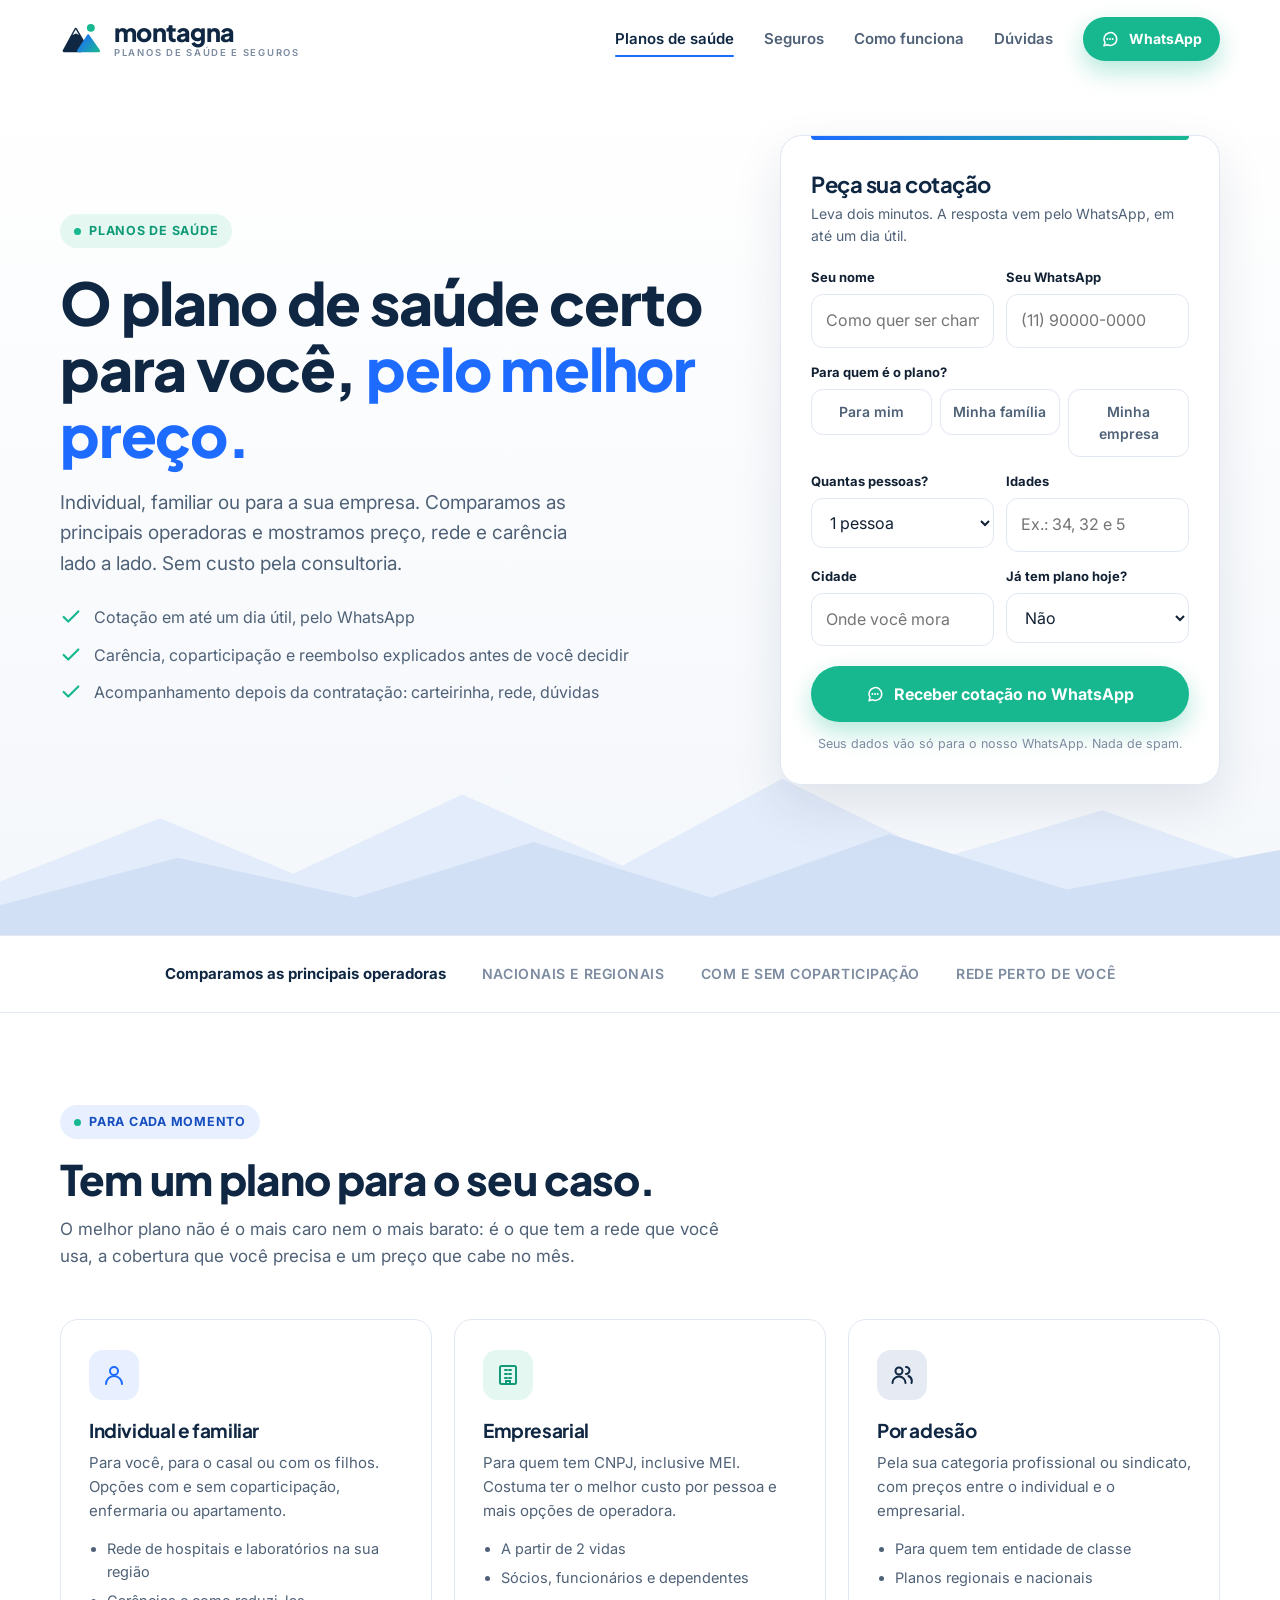
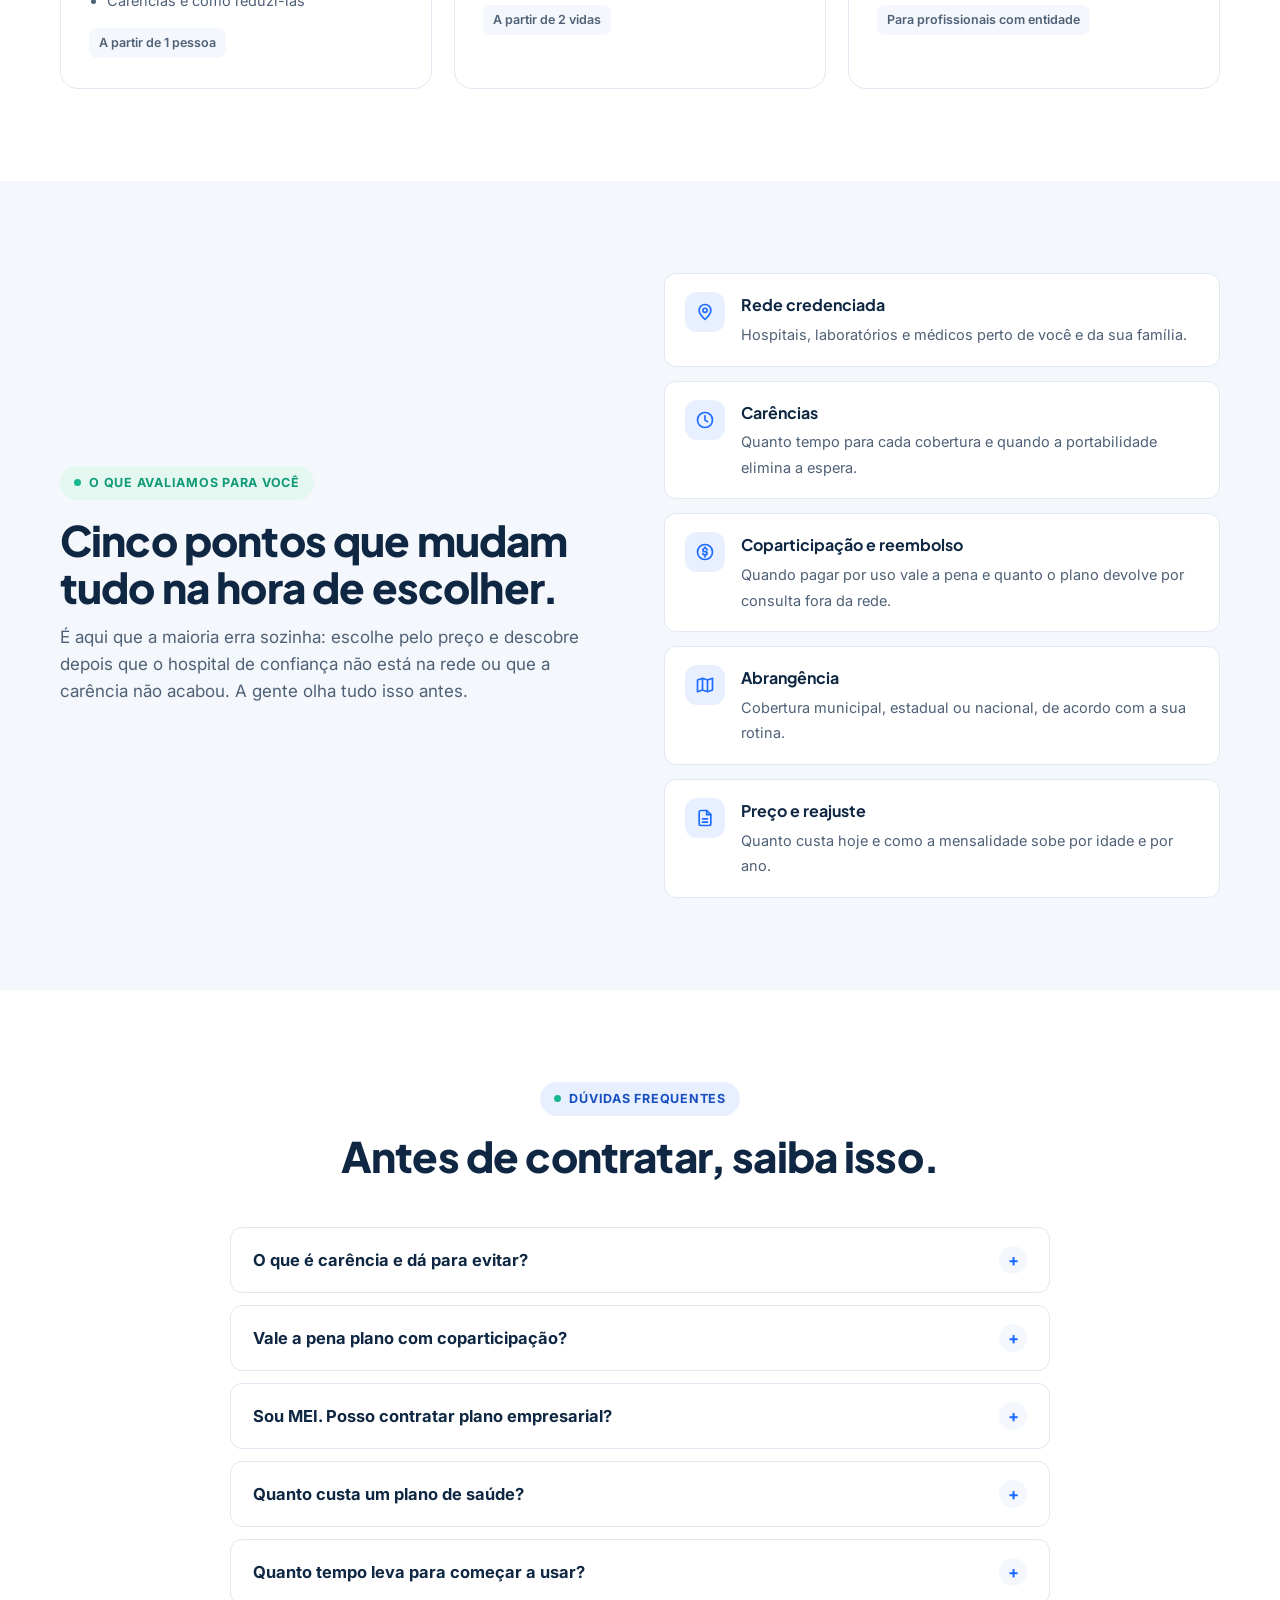
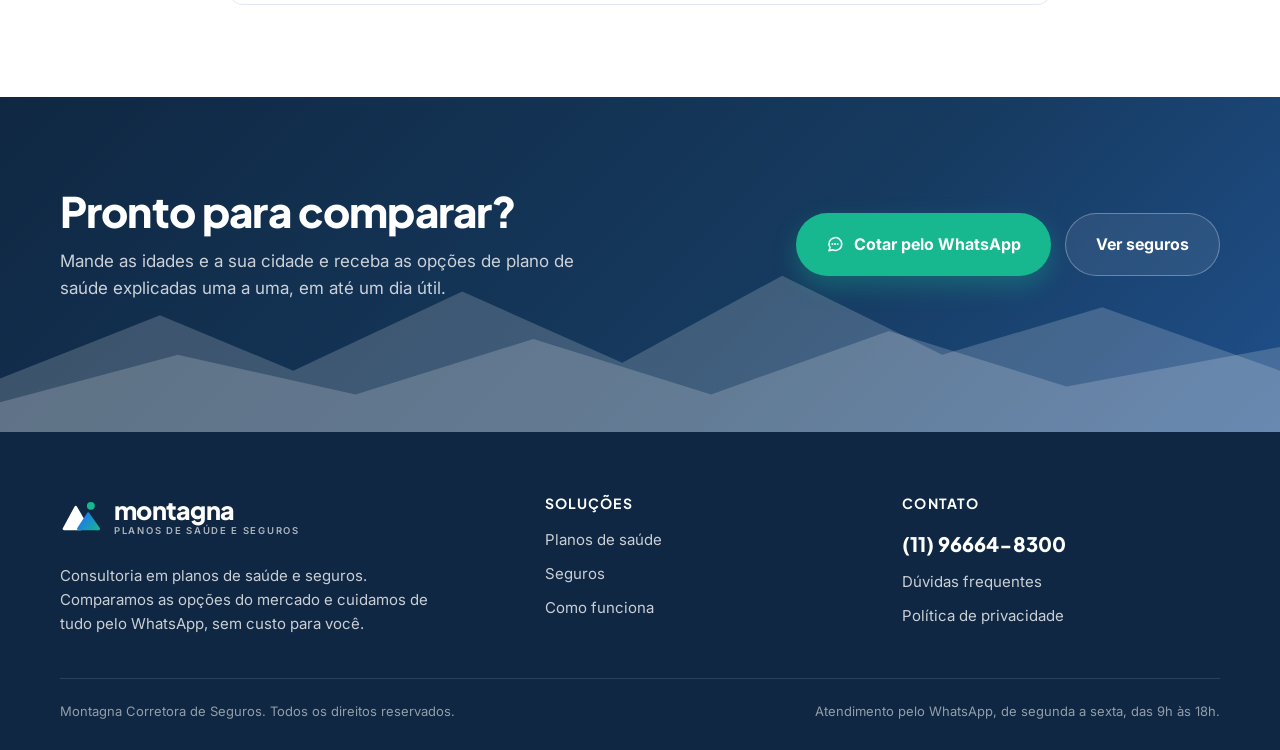
==== planos-de-saude.html @ b4730256 "Site da Montagna: home, planos de saude, seguros, privacidade e logo Site de vendas de planos de sau" ====
<!DOCTYPE html>
<html lang="pt-BR">
<head>
  <meta charset="UTF-8">
  <meta name="viewport" content="width=device-width, initial-scale=1">
  <title>Planos de saúde | Montagna</title>
  <meta name="description" content="Cotação de plano de saúde individual, familiar ou empresarial. Comparamos as principais operadoras e mostramos preço, rede e carência lado a lado. Sem custo pela consultoria.">
  <link rel="icon" href="favicon.svg" type="image/svg+xml">
  <meta property="og:type" content="website">
  <meta property="og:locale" content="pt_BR">
  <meta property="og:site_name" content="Montagna">
  <meta property="og:title" content="Planos de saúde | Montagna">
  <meta property="og:description" content="O plano de saúde certo para você, pelo melhor preço. Cotação em até 1 dia útil pelo WhatsApp.">
  <meta property="og:image" content="img/og.png">
  <link rel="preconnect" href="https://fonts.googleapis.com">
  <link rel="preconnect" href="https://fonts.gstatic.com" crossorigin>
  <link href="https://fonts.googleapis.com/css2?family=Plus+Jakarta+Sans:wght@600;700;800&family=Inter:wght@400;500;600;700&display=swap" rel="stylesheet">
  <link rel="stylesheet" href="estilo.css">
</head>
<body>

<svg width="0" height="0" style="position:absolute" aria-hidden="true">
  <defs>
    <linearGradient id="mg" x1="30" y1="26" x2="60" y2="52" gradientUnits="userSpaceOnUse"><stop offset="0" stop-color="#1E6BFF"/><stop offset="1" stop-color="#17B890"/></linearGradient>
    <symbol id="marca" viewBox="0 0 64 64"><circle cx="47" cy="15" r="6" fill="#17B890"/><path d="M6 50 L24 17 L38 41 L32 50 Z" fill="currentColor" stroke="currentColor" stroke-width="4" stroke-linejoin="round"/><path d="M28 50 L43 27 L59 50 Z" fill="url(#mg)" stroke="url(#mg)" stroke-width="4" stroke-linejoin="round"/><path d="M24 17 L29 26 L24.5 23.5 L19 26 Z" fill="#FFFFFF" opacity="0.92"/></symbol>
    <symbol id="i-check" viewBox="0 0 24 24"><path d="M20 6 9 17l-5-5" fill="none" stroke="currentColor" stroke-width="2.4" stroke-linecap="round" stroke-linejoin="round"/></symbol>
    <symbol id="i-seta" viewBox="0 0 24 24"><path d="M5 12h14M13 6l6 6-6 6" fill="none" stroke="currentColor" stroke-width="2.2" stroke-linecap="round" stroke-linejoin="round"/></symbol>
    <symbol id="i-chat" viewBox="0 0 24 24"><path d="M21 12a8.5 8.5 0 0 1-12.4 7.6L4 21l1.4-4.3A8.5 8.5 0 1 1 21 12z" fill="none" stroke="currentColor" stroke-width="2" stroke-linecap="round" stroke-linejoin="round"/><path d="M8.5 12h.01M12 12h.01M15.5 12h.01" stroke="currentColor" stroke-width="2.6" stroke-linecap="round"/></symbol>
    <symbol id="i-pessoa" viewBox="0 0 24 24"><circle cx="12" cy="8" r="4" fill="none" stroke="currentColor" stroke-width="2"/><path d="M4 21a8 8 0 0 1 16 0" fill="none" stroke="currentColor" stroke-width="2" stroke-linecap="round"/></symbol>
    <symbol id="i-pessoas" viewBox="0 0 24 24"><circle cx="9" cy="8" r="3.5" fill="none" stroke="currentColor" stroke-width="2"/><path d="M2.5 20a6.5 6.5 0 0 1 13 0M16 4a3.5 3.5 0 0 1 0 7M18.5 13a6 6 0 0 1 3 7" fill="none" stroke="currentColor" stroke-width="2" stroke-linecap="round"/></symbol>
    <symbol id="i-predio" viewBox="0 0 24 24"><rect x="4" y="3" width="16" height="18" rx="1.5" fill="none" stroke="currentColor" stroke-width="2"/><path d="M9 7h2M13 7h2M9 11h2M13 11h2M9 15h2M13 15h2M10 21v-3h4v3" fill="none" stroke="currentColor" stroke-width="2" stroke-linecap="round"/></symbol>
    <symbol id="i-pino" viewBox="0 0 24 24"><path d="M12 21s-7-6.2-7-11a7 7 0 0 1 14 0c0 4.8-7 11-7 11z" fill="none" stroke="currentColor" stroke-width="2" stroke-linejoin="round"/><circle cx="12" cy="10" r="2.5" fill="none" stroke="currentColor" stroke-width="2"/></symbol>
    <symbol id="i-relogio" viewBox="0 0 24 24"><circle cx="12" cy="12" r="9" fill="none" stroke="currentColor" stroke-width="2"/><path d="M12 7v5l3 2" fill="none" stroke="currentColor" stroke-width="2" stroke-linecap="round" stroke-linejoin="round"/></symbol>
    <symbol id="i-moeda" viewBox="0 0 24 24"><circle cx="12" cy="12" r="9" fill="none" stroke="currentColor" stroke-width="2"/><path d="M14.5 9.5c0-1.1-1.1-2-2.5-2s-2.5.9-2.5 2 1.1 2 2.5 2 2.5.9 2.5 2-1.1 2-2.5 2-2.5-.9-2.5-2M12 6v1.5M12 16.5V18" fill="none" stroke="currentColor" stroke-width="2" stroke-linecap="round"/></symbol>
    <symbol id="i-mapa" viewBox="0 0 24 24"><path d="M3 6l6-2 6 2 6-2v14l-6 2-6-2-6 2zM9 4v14M15 6v14" fill="none" stroke="currentColor" stroke-width="2" stroke-linejoin="round"/></symbol>
    <symbol id="i-documento" viewBox="0 0 24 24"><path d="M14 3H7a2 2 0 0 0-2 2v14a2 2 0 0 0 2 2h10a2 2 0 0 0 2-2V8z" fill="none" stroke="currentColor" stroke-width="2" stroke-linejoin="round"/><path d="M14 3v5h5M9 13h6M9 17h6" fill="none" stroke="currentColor" stroke-width="2" stroke-linecap="round"/></symbol>
  </defs>
</svg>

<header class="topo" id="topo">
  <div class="dentro topo-dentro">
    <a class="logo" href="index.html" aria-label="Montagna, início"><svg class="logo-marca"><use href="#marca"/></svg><span class="logo-nome">montagna<small>planos de saúde e seguros</small></span></a>
    <nav class="menu" id="menu" aria-label="Principal">
      <a href="planos-de-saude.html" class="ativo">Planos de saúde</a>
      <a href="seguros.html">Seguros</a>
      <a href="index.html#como-funciona">Como funciona</a>
      <a href="#duvidas">Dúvidas</a>
      <a class="botao botao-verde" href="#" data-whats data-conversao="saude" data-mensagem="Olá! Vim pelo site da Montagna e quero uma cotação de plano de saúde."><svg><use href="#i-chat"/></svg>WhatsApp</a>
    </nav>
    <button class="menu-botao" id="menuBotao" aria-expanded="false" aria-controls="menu" aria-label="Abrir menu"><span></span><span></span><span></span></button>
  </div>
</header>

<main>
  <section class="abertura campanha">
    <div class="dentro abertura-dentro">
      <div>
        <span class="etiqueta verde">Planos de saúde</span>
        <h1>O plano de saúde certo para você, <em>pelo melhor preço.</em></h1>
        <p class="apoio">Individual, familiar ou para a sua empresa. Comparamos as principais operadoras e mostramos preço, rede e carência lado a lado. Sem custo pela consultoria.</p>
        <ul class="lista-check">
          <li><svg><use href="#i-check"/></svg><span>Cotação em até um dia útil, pelo WhatsApp</span></li>
          <li><svg><use href="#i-check"/></svg><span>Carência, coparticipação e reembolso explicados antes de você decidir</span></li>
          <li><svg><use href="#i-check"/></svg><span>Acompanhamento depois da contratação: carteirinha, rede, dúvidas</span></li>
        </ul>
      </div>
      <form class="form-cartao sobe" data-cotacao="saude" novalidate>
        <h2>Peça sua cotação</h2>
        <p class="nota">Leva dois minutos. A resposta vem pelo WhatsApp, em até um dia útil.</p>
        <div class="campos-2">
          <div class="campo"><label for="s-nome">Seu nome</label><input id="s-nome" name="nome" data-rotulo="Nome" type="text" autocomplete="name" placeholder="Como quer ser chamado" required></div>
          <div class="campo"><label for="s-tel">Seu WhatsApp</label><input id="s-tel" name="whatsapp" data-rotulo="WhatsApp" type="tel" inputmode="numeric" autocomplete="tel" data-mascara="telefone" placeholder="(11) 90000-0000" required></div>
        </div>
        <div class="campo">
          <span class="campo-rotulo" style="font-size:13px;font-weight:700">Para quem é o plano?</span>
          <div class="opcoes" role="radiogroup" aria-label="Para quem é o plano">
            <label class="opcao"><input type="radio" name="para" data-rotulo="Para quem" value="Para mim" required><span>Para mim</span></label>
            <label class="opcao"><input type="radio" name="para" data-rotulo="Para quem" value="Minha família"><span>Minha família</span></label>
            <label class="opcao"><input type="radio" name="para" data-rotulo="Para quem" value="Minha empresa"><span>Minha empresa</span></label>
          </div>
        </div>
        <div class="campos-2">
          <div class="campo"><label for="s-qtd">Quantas pessoas?</label><select id="s-qtd" name="pessoas" data-rotulo="Pessoas"><option value="1 pessoa">1 pessoa</option><option value="2 pessoas">2 pessoas</option><option value="3 pessoas">3 pessoas</option><option value="4 pessoas">4 pessoas</option><option value="5 ou mais">5 ou mais</option></select></div>
          <div class="campo"><label for="s-idades">Idades</label><input id="s-idades" name="idades" data-rotulo="Idades" type="text" inputmode="numeric" placeholder="Ex.: 34, 32 e 5"></div>
        </div>
        <div class="campos-2">
          <div class="campo"><label for="s-cidade">Cidade</label><input id="s-cidade" name="cidade" data-rotulo="Cidade" type="text" autocomplete="address-level2" placeholder="Onde você mora"></div>
          <div class="campo"><label for="s-tem">Já tem plano hoje?</label><select id="s-tem" name="tem_plano" data-rotulo="Já tem plano"><option value="Não">Não</option><option value="Sim, quero trocar">Sim, quero trocar</option></select></div>
        </div>
        <button class="botao botao-verde botao-grande" type="submit"><svg><use href="#i-chat"/></svg>Receber cotação no WhatsApp</button>
        <p class="form-pe">Seus dados vão só para o nosso WhatsApp. Nada de spam.</p>
        <p class="form-ok" role="status">Abrimos o WhatsApp com os seus dados. É só enviar a mensagem.</p>
      </form>
    </div>
    <svg class="montanhas" viewBox="0 0 1440 240" preserveAspectRatio="none" aria-hidden="true"><path d="M0 240V170L180 90l150 70 190-100 180 90 180-110 180 100 180-60 200 80v80z" fill="#E3ECFA"/><path d="M0 240v-40l200-60 200 50 200-70 200 70 200-80 200 70 240-50v110z" fill="#D2E0F6"/></svg>
  </section>

  <div class="faixa"><div class="dentro faixa-dentro"><b>Comparamos as principais operadoras</b><span>Nacionais e regionais</span><span>Com e sem coparticipação</span><span>Rede perto de você</span></div></div>

  <section class="secao" id="tipos">
    <div class="dentro">
      <div class="cabeca sobe">
        <span class="etiqueta">Para cada momento</span>
        <h2>Tem um plano para o seu caso.</h2>
        <p>O melhor plano não é o mais caro nem o mais barato: é o que tem a rede que você usa, a cobertura que você precisa e um preço que cabe no mês.</p>
      </div>
      <div class="grade-3">
        <article class="cartao sobe"><span class="cartao-icone"><svg><use href="#i-pessoa"/></svg></span><h3>Individual e familiar</h3><p>Para você, para o casal ou com os filhos. Opções com e sem coparticipação, enfermaria ou apartamento.</p><ul><li>Rede de hospitais e laboratórios na sua região</li><li>Carências e como reduzi-las</li></ul><span class="tag">A partir de 1 pessoa</span></article>
        <article class="cartao sobe"><span class="cartao-icone verde"><svg><use href="#i-predio"/></svg></span><h3>Empresarial</h3><p>Para quem tem CNPJ, inclusive MEI. Costuma ter o melhor custo por pessoa e mais opções de operadora.</p><ul><li>A partir de 2 vidas</li><li>Sócios, funcionários e dependentes</li></ul><span class="tag">A partir de 2 vidas</span></article>
        <article class="cartao sobe"><span class="cartao-icone navy"><svg><use href="#i-pessoas"/></svg></span><h3>Por adesão</h3><p>Pela sua categoria profissional ou sindicato, com preços entre o individual e o empresarial.</p><ul><li>Para quem tem entidade de classe</li><li>Planos regionais e nacionais</li></ul><span class="tag">Para profissionais com entidade</span></article>
      </div>
    </div>
  </section>

  <section class="secao neve" id="avaliamos">
    <div class="dentro avaliamos">
      <div class="cabeca sobe">
        <span class="etiqueta verde">O que avaliamos para você</span>
        <h2>Cinco pontos que mudam tudo na hora de escolher.</h2>
        <p>É aqui que a maioria erra sozinha: escolhe pelo preço e descobre depois que o hospital de confiança não está na rede ou que a carência não acabou. A gente olha tudo isso antes.</p>
      </div>
      <div class="avaliamos-lista">
        <div class="avaliamos-item sobe"><i><svg><use href="#i-pino"/></svg></i><div><b>Rede credenciada</b><span>Hospitais, laboratórios e médicos perto de você e da sua família.</span></div></div>
        <div class="avaliamos-item sobe"><i><svg><use href="#i-relogio"/></svg></i><div><b>Carências</b><span>Quanto tempo para cada cobertura e quando a portabilidade elimina a espera.</span></div></div>
        <div class="avaliamos-item sobe"><i><svg><use href="#i-moeda"/></svg></i><div><b>Coparticipação e reembolso</b><span>Quando pagar por uso vale a pena e quanto o plano devolve por consulta fora da rede.</span></div></div>
        <div class="avaliamos-item sobe"><i><svg><use href="#i-mapa"/></svg></i><div><b>Abrangência</b><span>Cobertura municipal, estadual ou nacional, de acordo com a sua rotina.</span></div></div>
        <div class="avaliamos-item sobe"><i><svg><use href="#i-documento"/></svg></i><div><b>Preço e reajuste</b><span>Quanto custa hoje e como a mensalidade sobe por idade e por ano.</span></div></div>
      </div>
    </div>
  </section>

  <section class="secao" id="duvidas">
    <div class="dentro">
      <div class="cabeca centro sobe">
        <span class="etiqueta">Dúvidas frequentes</span>
        <h2>Antes de contratar, saiba isso.</h2>
      </div>
      <div class="faq sobe">
        <details><summary>O que é carência e dá para evitar?</summary><p>Carência é o tempo que você espera para usar cada cobertura depois de contratar. Em geral: 24 horas para urgência, 30 dias para consultas e exames simples e até 180 dias para internações. Se você já tem plano há mais de dois anos, a portabilidade pode zerar a carência no plano novo.</p></details>
        <details><summary>Vale a pena plano com coparticipação?</summary><p>Depende do uso. A mensalidade é menor e você paga um valor por consulta ou exame. Para quem usa pouco, costuma compensar; para famílias com crianças ou tratamentos frequentes, o plano sem coparticipação pode sair mais barato no fim do mês. Fazemos essa conta com você.</p></details>
        <details><summary>Sou MEI. Posso contratar plano empresarial?</summary><p>Pode, em várias operadoras, a partir de duas vidas (você e um dependente, por exemplo). O plano empresarial costuma custar menos por pessoa que o individual.</p></details>
        <details><summary>Quanto custa um plano de saúde?</summary><p>Varia com idade, cidade, operadora, tipo de acomodação e coparticipação. Por isso a cotação é feita para o seu caso: você manda as idades e a cidade e recebe as opções com o valor exato de cada uma.</p></details>
        <details><summary>Quanto tempo leva para começar a usar?</summary><p>Depois da assinatura, o contrato costuma ser ativado em alguns dias e a carteirinha chega em seguida. Acompanhamos essa etapa com você.</p></details>
      </div>
    </div>
  </section>

  <section class="chamada">
    <div class="dentro chamada-dentro">
      <div>
        <h2>Pronto para comparar?</h2>
        <p>Mande as idades e a sua cidade e receba as opções de plano de saúde explicadas uma a uma, em até um dia útil.</p>
      </div>
      <div class="acoes">
        <a class="botao botao-verde botao-grande" href="#" data-whats data-conversao="saude" data-mensagem="Olá! Vim pelo site da Montagna e quero uma cotação de plano de saúde."><svg><use href="#i-chat"/></svg>Cotar pelo WhatsApp</a>
        <a class="botao botao-claro botao-grande" href="seguros.html">Ver seguros</a>
      </div>
    </div>
    <svg class="montanhas" viewBox="0 0 1440 240" preserveAspectRatio="none" aria-hidden="true"><path d="M0 240V170L180 90l150 70 190-100 180 90 180-110 180 100 180-60 200 80v80z" fill="#fff"/><path d="M0 240v-40l200-60 200 50 200-70 200 70 200-80 200 70 240-50v110z" fill="#fff"/></svg>
  </section>
</main>

<footer class="rodape">
  <div class="dentro">
    <div class="rodape-dentro">
      <div class="rodape-marca">
        <a class="logo clara" href="index.html" aria-label="Montagna, início"><svg class="logo-marca" style="color:#fff"><use href="#marca"/></svg><span class="logo-nome">montagna<small>planos de saúde e seguros</small></span></a>
        <p>Consultoria em planos de saúde e seguros. Comparamos as opções do mercado e cuidamos de tudo pelo WhatsApp, sem custo para você.</p>
      </div>
      <div class="rodape-col">
        <h4>Soluções</h4>
        <a href="planos-de-saude.html">Planos de saúde</a>
        <a href="seguros.html">Seguros</a>
        <a href="index.html#como-funciona">Como funciona</a>
      </div>
      <div class="rodape-col">
        <h4>Contato</h4>
        <a class="tel" href="#" data-whats data-mensagem="Olá! Vim pelo site da Montagna." data-telefone>(11) 96664-8300</a>
        <a href="index.html#duvidas">Dúvidas frequentes</a>
        <a href="privacidade.html">Política de privacidade</a>
      </div>
    </div>
    <div class="rodape-pe">
      <p>Montagna Corretora de Seguros. Todos os direitos reservados.</p>
      <p>Atendimento pelo WhatsApp, de segunda a sexta, das 9h às 18h.</p>
    </div>
  </div>
</footer>

<a class="whats-fixo" href="#" data-whats data-conversao="saude" data-mensagem="Olá! Vim pelo site da Montagna e quero uma cotação de plano de saúde." aria-label="Falar no WhatsApp"><svg><use href="#i-chat"/></svg><span>Falar no WhatsApp</span></a>

<script src="script.js" defer></script>
</body>
</html>
---- estilo.css ----
/* Montagna: planos de saude e seguros. Folha unica para as quatro paginas.
   Paleta: montanha (navy) para confianca, azul para o ceu, verde-agua para o "sim" (WhatsApp, acoes). */
:root {
  --navy: #0F2742;
  --navy-2: #163A5F;
  --azul: #1E6BFF;
  --azul-escuro: #174FBF;
  --azul-claro: #E8F0FF;
  --verde: #17B890;
  --verde-escuro: #119A78;
  --verde-claro: #E4F7F1;
  --neve: #F4F7FB;
  --branco: #FFFFFF;
  --texto: #122033;
  --texto-2: #4F6177;
  --texto-3: #7C8BA0;
  --linha: #E1E8F2;
  --raio: 18px;
  --raio-p: 12px;
  --sombra: 0 20px 50px rgba(15, 39, 66, 0.10);
  --sombra-p: 0 8px 24px rgba(15, 39, 66, 0.08);
  --largura: 1160px;
  --titulo: 'Plus Jakarta Sans', system-ui, sans-serif;
  --corpo: 'Inter', system-ui, sans-serif;
}
* { box-sizing: border-box; }
html { scroll-behavior: smooth; -webkit-text-size-adjust: 100%; }
body { margin: 0; font-family: var(--corpo); color: var(--texto); background: var(--branco); line-height: 1.6; overflow-x: hidden; }
img, svg { display: block; max-width: 100%; }
a { color: inherit; }
h1, h2, h3, h4 { font-family: var(--titulo); letter-spacing: -0.02em; line-height: 1.12; margin: 0; }
p { margin: 0; }
.dentro { width: min(var(--largura), calc(100% - 40px)); margin: 0 auto; }
.visualmente-oculto { position: absolute; width: 1px; height: 1px; overflow: hidden; clip: rect(0 0 0 0); white-space: nowrap; }

/* ---------- botoes ---------- */
.botao { display: inline-flex; align-items: center; justify-content: center; gap: 10px; padding: 15px 24px; border-radius: 999px; font-weight: 700; font-size: 15px; text-decoration: none; border: 0; cursor: pointer; font-family: var(--corpo); transition: transform 0.2s ease, box-shadow 0.2s ease, background 0.2s ease; white-space: nowrap; }
.botao svg { width: 18px; height: 18px; }
.botao:hover { transform: translateY(-2px); }
.botao-verde { background: var(--verde); color: #fff; box-shadow: 0 10px 24px rgba(23, 184, 144, 0.32); }
.botao-verde:hover { background: var(--verde-escuro); }
.botao-azul { background: var(--azul); color: #fff; box-shadow: 0 10px 24px rgba(30, 107, 255, 0.28); }
.botao-azul:hover { background: var(--azul-escuro); }
.botao-navy { background: var(--navy); color: #fff; }
.botao-navy:hover { background: var(--navy-2); }
.botao-claro { background: var(--branco); color: var(--navy); border: 1.5px solid var(--linha); }
.botao-claro:hover { border-color: var(--azul); color: var(--azul); }
.botao-grande { padding: 18px 30px; font-size: 16px; }

/* ---------- topo ---------- */
.topo { position: sticky; top: 0; z-index: 50; background: rgba(255, 255, 255, 0.88); backdrop-filter: blur(14px); -webkit-backdrop-filter: blur(14px); border-bottom: 1px solid transparent; transition: border-color 0.3s ease; }
.topo.rolou { border-bottom-color: var(--linha); }
.topo-dentro { display: flex; align-items: center; justify-content: space-between; gap: 24px; height: 78px; }
.logo { display: inline-flex; align-items: center; gap: 12px; text-decoration: none; color: var(--navy); }
.logo-marca { width: 42px; height: 42px; flex: none; }
.logo-nome { font-family: var(--titulo); font-weight: 800; font-size: 25px; letter-spacing: -0.03em; line-height: 1; display: flex; flex-direction: column; gap: 3px; }
.logo-nome small { font-family: var(--corpo); font-weight: 600; font-size: 9.5px; letter-spacing: 0.18em; text-transform: uppercase; color: var(--texto-3); }
.logo.clara { color: #fff; } .logo.clara .logo-nome small { color: rgba(255, 255, 255, 0.65); }
.menu { display: flex; align-items: center; gap: 30px; }
.menu > a:not(.botao) { text-decoration: none; font-weight: 600; font-size: 15px; color: var(--texto-2); padding: 6px 0; position: relative; }
.menu > a:not(.botao)::after { content: ''; position: absolute; left: 0; right: 0; bottom: 0; height: 2px; border-radius: 2px; background: var(--azul); transform: scaleX(0); transition: transform 0.25s ease; transform-origin: left; }
.menu > a:not(.botao):hover::after, .menu > a.ativo::after { transform: scaleX(1); }
.menu > a.ativo { color: var(--navy); }
.menu .botao { padding: 11px 18px; font-size: 14px; }
.menu-botao { display: none; width: 44px; height: 44px; border: 1.5px solid var(--linha); background: #fff; border-radius: 12px; cursor: pointer; flex-direction: column; align-items: center; justify-content: center; gap: 5px; }
.menu-botao span { width: 20px; height: 2px; background: var(--navy); border-radius: 2px; transition: 0.3s ease; }
.menu-botao[aria-expanded="true"] span:nth-child(1) { transform: translateY(7px) rotate(45deg); }
.menu-botao[aria-expanded="true"] span:nth-child(2) { opacity: 0; }
.menu-botao[aria-expanded="true"] span:nth-child(3) { transform: translateY(-7px) rotate(-45deg); }

/* ---------- abertura ---------- */
.abertura { position: relative; background: linear-gradient(180deg, #FFFFFF 0%, var(--neve) 100%); overflow: hidden; }
.abertura-dentro { display: grid; grid-template-columns: 1.05fr 0.95fr; gap: 56px; align-items: center; padding: 72px 0 150px; position: relative; z-index: 2; }
.etiqueta { display: inline-flex; align-items: center; gap: 8px; padding: 7px 14px; border-radius: 999px; background: var(--azul-claro); color: var(--azul-escuro); font-weight: 700; font-size: 12.5px; letter-spacing: 0.06em; text-transform: uppercase; }
.etiqueta::before { content: ''; width: 7px; height: 7px; border-radius: 50%; background: var(--verde); }
.etiqueta.verde { background: var(--verde-claro); color: var(--verde-escuro); }
.abertura h1 { font-size: clamp(38px, 4.6vw, 60px); font-weight: 800; margin: 22px 0 20px; color: var(--navy); }
.abertura h1 em { font-style: normal; color: var(--azul); }
.abertura .apoio { font-size: 19px; color: var(--texto-2); max-width: 540px; }
.acoes { display: flex; flex-wrap: wrap; gap: 14px; margin-top: 32px; }
.provas { display: flex; flex-wrap: wrap; gap: 22px 34px; margin-top: 38px; }
.prova { display: flex; align-items: center; gap: 10px; font-size: 14.5px; color: var(--texto-2); font-weight: 500; }
.prova svg { width: 20px; height: 20px; color: var(--verde); flex: none; }
.montanhas { position: absolute; left: 0; right: 0; bottom: -2px; width: 100%; height: 190px; z-index: 1; pointer-events: none; }

/* cartoes de caminho na home */
.caminhos { display: grid; gap: 18px; }
.caminho { position: relative; display: block; text-decoration: none; color: inherit; background: #fff; border: 1.5px solid var(--linha); border-radius: var(--raio); padding: 26px 26px 26px 94px; box-shadow: var(--sombra-p); transition: transform 0.25s ease, box-shadow 0.25s ease, border-color 0.25s ease; }
.caminho:hover { transform: translateY(-4px); box-shadow: var(--sombra); border-color: transparent; }
.caminho-icone { position: absolute; left: 24px; top: 26px; width: 52px; height: 52px; border-radius: 16px; display: grid; place-items: center; color: #fff; }
.caminho-icone svg { width: 26px; height: 26px; }
.caminho.saude .caminho-icone { background: linear-gradient(135deg, var(--azul), #5B93FF); }
.caminho.seguros .caminho-icone { background: linear-gradient(135deg, var(--navy), var(--navy-2)); }
.caminho h3 { font-size: 21px; color: var(--navy); margin-bottom: 6px; }
.caminho p { color: var(--texto-2); font-size: 15px; }
.caminho .ir { display: inline-flex; align-items: center; gap: 6px; margin-top: 14px; font-weight: 700; color: var(--azul); font-size: 14.5px; }
.caminho .ir svg { width: 16px; height: 16px; transition: transform 0.25s ease; }
.caminho:hover .ir svg { transform: translateX(4px); }

/* ---------- secoes ---------- */
.secao { padding: 92px 0; }
.secao.neve { background: var(--neve); }
.cabeca { max-width: 680px; margin-bottom: 48px; }
.cabeca.centro { margin-left: auto; margin-right: auto; text-align: center; }
.cabeca h2 { font-size: clamp(28px, 3.4vw, 42px); font-weight: 800; color: var(--navy); margin: 16px 0 14px; }
.cabeca p { font-size: 17px; color: var(--texto-2); }
.grade-3 { display: grid; grid-template-columns: repeat(3, 1fr); gap: 22px; }
.grade-4 { display: grid; grid-template-columns: repeat(4, 1fr); gap: 22px; }
.grade-2 { display: grid; grid-template-columns: repeat(2, 1fr); gap: 22px; }
.cartao { background: #fff; border: 1.5px solid var(--linha); border-radius: var(--raio); padding: 30px 28px; transition: transform 0.25s ease, box-shadow 0.25s ease; }
.cartao:hover { transform: translateY(-4px); box-shadow: var(--sombra-p); }
.cartao-icone { width: 50px; height: 50px; border-radius: 14px; background: var(--azul-claro); color: var(--azul); display: grid; place-items: center; margin-bottom: 20px; }
.cartao-icone.verde { background: var(--verde-claro); color: var(--verde-escuro); }
.cartao-icone.navy { background: #E6EBF3; color: var(--navy); }
.cartao-icone svg { width: 24px; height: 24px; }
.cartao h3 { font-size: 19px; color: var(--navy); margin-bottom: 10px; }
.cartao p { color: var(--texto-2); font-size: 15px; }
.cartao ul { margin: 14px 0 0; padding-left: 18px; color: var(--texto-2); font-size: 14.5px; }
.cartao li + li { margin-top: 6px; }
.cartao .tag { display: inline-block; margin-top: 16px; padding: 5px 10px; border-radius: 8px; background: var(--neve); color: var(--texto-2); font-size: 12.5px; font-weight: 600; }

/* passos */
.passos { display: grid; grid-template-columns: repeat(3, 1fr); gap: 22px; counter-reset: passo; }
.passo { position: relative; padding: 30px 28px 30px; background: #fff; border-radius: var(--raio); border: 1.5px solid var(--linha); }
.passo::before { counter-increment: passo; content: counter(passo, decimal-leading-zero); font-family: var(--titulo); font-weight: 800; font-size: 44px; line-height: 1; color: var(--azul-claro); position: absolute; right: 24px; top: 20px; }
.passo h3 { font-size: 19px; color: var(--navy); margin-bottom: 10px; position: relative; padding-right: 72px; }
.passo p { color: var(--texto-2); font-size: 15px; position: relative; }

/* faq */
.faq { max-width: 820px; margin: 0 auto; display: flex; flex-direction: column; gap: 12px; }
.faq details { background: #fff; border: 1.5px solid var(--linha); border-radius: var(--raio-p); padding: 0 22px; }
.faq summary { list-style: none; cursor: pointer; display: flex; justify-content: space-between; align-items: center; gap: 16px; padding: 18px 0; font-weight: 700; font-size: 16.5px; color: var(--navy); }
.faq summary::-webkit-details-marker { display: none; }
.faq summary::after { content: '+'; width: 28px; height: 28px; border-radius: 50%; background: var(--neve); display: grid; place-items: center; color: var(--azul); font-weight: 700; flex: none; transition: transform 0.25s ease; }
.faq details[open] summary::after { content: '\2212'; transform: rotate(180deg); }
.faq details p { padding: 0 0 20px; color: var(--texto-2); font-size: 15.5px; }

/* chamada final */
.chamada { position: relative; overflow: hidden; background: linear-gradient(135deg, var(--navy) 0%, var(--navy-2) 60%, #1F4F8A 100%); color: #fff; }
.chamada-dentro { position: relative; z-index: 2; padding: 90px 0 130px; display: grid; grid-template-columns: 1.2fr 0.8fr; gap: 40px; align-items: center; }
.chamada h2 { font-size: clamp(28px, 3.4vw, 42px); font-weight: 800; }
.chamada p { margin-top: 14px; font-size: 17px; color: rgba(255, 255, 255, 0.78); max-width: 520px; }
.chamada .acoes { justify-content: flex-end; margin-top: 0; }
.chamada .montanhas path { opacity: 0.18; }
.chamada .botao-claro { border-color: rgba(255, 255, 255, 0.3); color: #fff; background: rgba(255, 255, 255, 0.08); }
.chamada .botao-claro:hover { background: rgba(255, 255, 255, 0.16); }

/* ---------- formulario de cotacao ---------- */
.form-cartao { background: #fff; border-radius: 22px; box-shadow: var(--sombra); padding: 30px; border: 1.5px solid var(--linha); position: relative; }
.form-cartao::before { content: ''; position: absolute; left: 30px; right: 30px; top: 0; height: 4px; border-radius: 0 0 6px 6px; background: linear-gradient(90deg, var(--azul), var(--verde)); }
.form-cartao h2 { font-size: 22px; color: var(--navy); margin: 6px 0 6px; }
.form-cartao .nota { font-size: 14px; color: var(--texto-2); margin-bottom: 20px; }
.campo { display: flex; flex-direction: column; gap: 6px; margin-bottom: 14px; }
.campo label { font-size: 13px; font-weight: 700; color: var(--texto); }
.campo input, .campo select, .campo textarea { width: 100%; font: inherit; font-size: 16px; padding: 13px 14px; border: 1.5px solid var(--linha); border-radius: 12px; background: #fff; color: var(--texto); outline: none; transition: border-color 0.2s ease, box-shadow 0.2s ease; }
.campo input:focus, .campo select:focus, .campo textarea:focus { border-color: var(--azul); box-shadow: 0 0 0 4px rgba(30, 107, 255, 0.12); }
.campo input.erro, .campo select.erro { border-color: #E0455A; }
.campo textarea { resize: vertical; min-height: 88px; }
.campos-2 { display: grid; grid-template-columns: 1fr 1fr; gap: 12px; }
.opcoes { display: grid; grid-template-columns: repeat(3, 1fr); gap: 8px; }
.opcao { position: relative; }
.opcao input { position: absolute; opacity: 0; inset: 0; }
.opcao span { display: block; text-align: center; padding: 11px 8px; border: 1.5px solid var(--linha); border-radius: 12px; font-size: 14px; font-weight: 600; color: var(--texto-2); cursor: pointer; transition: 0.2s ease; }
.opcao input:checked + span { border-color: var(--azul); background: var(--azul-claro); color: var(--azul-escuro); }
.opcao input:focus-visible + span { box-shadow: 0 0 0 3px rgba(30, 107, 255, 0.2); }
.form-cartao .botao { width: 100%; margin-top: 6px; }
.form-pe { margin-top: 12px; font-size: 12.5px; color: var(--texto-3); text-align: center; }
.form-ok { display: none; margin-top: 14px; padding: 12px 14px; border-radius: 12px; background: var(--verde-claro); color: var(--verde-escuro); font-weight: 600; font-size: 14px; }
.form-ok.ver { display: block; }

/* paginas de campanha: abertura com formulario */
.abertura.campanha .abertura-dentro { grid-template-columns: 1fr 440px; gap: 48px; padding-top: 56px; }
.lista-check { list-style: none; padding: 0; margin: 26px 0 0; display: grid; gap: 12px; }
.lista-check li { display: flex; gap: 12px; align-items: flex-start; color: var(--texto-2); font-size: 16px; }
.lista-check svg { width: 22px; height: 22px; color: var(--verde); flex: none; margin-top: 1px; }

/* faixa de operadoras / seguradoras (texto, sem logos) */
.faixa { padding: 26px 0; background: #fff; border-top: 1px solid var(--linha); border-bottom: 1px solid var(--linha); }
.faixa-dentro { display: flex; flex-wrap: wrap; gap: 14px 36px; align-items: center; justify-content: center; color: var(--texto-3); font-size: 14px; font-weight: 600; letter-spacing: 0.04em; text-transform: uppercase; }
.faixa-dentro b { color: var(--navy); font-weight: 700; letter-spacing: 0; text-transform: none; font-size: 15px; }

/* comparacao do que avaliamos */
.avaliamos { display: grid; grid-template-columns: 1fr 1fr; gap: 48px; align-items: center; }
.avaliamos .cabeca { margin-bottom: 0; }
.avaliamos-lista { display: grid; gap: 14px; }
.avaliamos-item { display: flex; gap: 16px; padding: 18px 20px; background: #fff; border: 1.5px solid var(--linha); border-radius: var(--raio-p); }
.avaliamos-item b { display: block; color: var(--navy); font-family: var(--titulo); font-size: 16px; margin-bottom: 4px; }
.avaliamos-item span { color: var(--texto-2); font-size: 14.5px; }
.avaliamos-item i { width: 40px; height: 40px; flex: none; border-radius: 12px; background: var(--azul-claro); color: var(--azul); display: grid; place-items: center; font-style: normal; }
.avaliamos-item i svg { width: 20px; height: 20px; }

/* ---------- rodape ---------- */
.rodape { background: var(--navy); color: rgba(255, 255, 255, 0.78); padding: 64px 0 28px; }
.rodape-dentro { display: grid; grid-template-columns: 1.4fr 1fr 1fr; gap: 40px; padding-bottom: 40px; border-bottom: 1px solid rgba(255, 255, 255, 0.12); }
.rodape-marca p { margin-top: 18px; max-width: 380px; font-size: 15px; }
.rodape h4 { color: #fff; font-size: 14px; letter-spacing: 0.08em; text-transform: uppercase; margin-bottom: 16px; }
.rodape-col a { display: block; text-decoration: none; color: rgba(255, 255, 255, 0.78); margin-bottom: 10px; font-size: 15px; }
.rodape-col a:hover { color: #fff; }
.rodape-col .tel { font-family: var(--titulo); font-weight: 800; font-size: 20px; color: #fff; }
.rodape-pe { display: flex; justify-content: space-between; gap: 16px; flex-wrap: wrap; padding-top: 22px; font-size: 13px; color: rgba(255, 255, 255, 0.55); }

/* botao fixo do WhatsApp */
.whats-fixo { position: fixed; right: 20px; bottom: 20px; z-index: 60; display: inline-flex; align-items: center; gap: 10px; padding: 14px 18px; border-radius: 999px; background: var(--verde); color: #fff; text-decoration: none; font-weight: 700; font-size: 15px; box-shadow: 0 14px 30px rgba(23, 184, 144, 0.4); transition: transform 0.2s ease; }
.whats-fixo:hover { transform: translateY(-2px); }
.whats-fixo svg { width: 22px; height: 22px; }
/* some enquanto a abertura (que ja tem o formulario ou os botoes) esta na tela, para nao cobrir nada */
.whats-fixo.escondido { opacity: 0; pointer-events: none; transform: translateY(12px); }
.whats-fixo { transition: transform 0.25s ease, opacity 0.25s ease; }

/* pagina de texto (privacidade) */
.texto-pagina { max-width: 760px; margin: 0 auto; padding: 56px 0 90px; }
.texto-pagina h1 { font-size: clamp(30px, 3.6vw, 42px); color: var(--navy); margin-bottom: 10px; }
.texto-pagina .data { color: var(--texto-3); font-size: 14px; margin-bottom: 36px; }
.texto-pagina h2 { font-size: 21px; color: var(--navy); margin: 34px 0 10px; }
.texto-pagina p, .texto-pagina li { color: var(--texto-2); font-size: 16px; }
.texto-pagina ul { padding-left: 20px; }
.texto-pagina li + li { margin-top: 6px; }

/* ---------- animacao de entrada ---------- */
.sobe { opacity: 0; transform: translateY(14px); transition: opacity 0.6s ease, transform 0.6s ease; }
.sobe.visivel { opacity: 1; transform: none; }
@media (prefers-reduced-motion: reduce) { .sobe { opacity: 1; transform: none; transition: none; } html { scroll-behavior: auto; } }

/* ---------- celular e tablet ---------- */
@media (max-width: 1000px) {
  .abertura-dentro, .abertura.campanha .abertura-dentro { grid-template-columns: 1fr; gap: 36px; padding: 44px 0 120px; }
  .grade-3, .grade-4, .passos { grid-template-columns: 1fr 1fr; }
  .avaliamos { grid-template-columns: 1fr; gap: 28px; }
  .chamada-dentro { grid-template-columns: 1fr; padding: 70px 0 120px; }
  .chamada .acoes { justify-content: flex-start; margin-top: 26px; }
  .rodape-dentro { grid-template-columns: 1fr 1fr; }
  .rodape-marca { grid-column: 1 / -1; }
}
@media (max-width: 760px) {
  .dentro { width: calc(100% - 32px); }
  .topo-dentro { height: 68px; }
  .logo-marca { width: 36px; height: 36px; }
  .logo-nome { font-size: 21px; }
  .logo-nome small { display: none; }
  .menu-botao { display: flex; }
  .menu { position: absolute; left: 16px; right: 16px; top: 76px; flex-direction: column; align-items: stretch; gap: 4px; background: #fff; border: 1.5px solid var(--linha); border-radius: var(--raio); padding: 12px; box-shadow: var(--sombra); opacity: 0; visibility: hidden; transform: translateY(-8px); transition: 0.25s ease; }
  .menu.aberto { opacity: 1; visibility: visible; transform: none; }
  .menu > a:not(.botao) { padding: 12px 10px; font-size: 16px; }
  .menu > a:not(.botao)::after { display: none; }
  .menu .botao { margin-top: 6px; justify-content: center; }
  .abertura-dentro, .abertura.campanha .abertura-dentro { padding: 32px 0 110px; }
  .abertura h1 { font-size: clamp(32px, 9vw, 40px); }
  .abertura .apoio { font-size: 17px; }
  .acoes .botao { width: 100%; }
  .montanhas { height: 110px; }
  .secao { padding: 64px 0; }
  .cabeca { margin-bottom: 30px; }
  .grade-3, .grade-4, .grade-2, .passos { grid-template-columns: 1fr; gap: 14px; }
  .cartao, .passo { padding: 24px 20px; }
  .caminho { padding: 22px 20px 22px 86px; }
  .caminho-icone { left: 20px; top: 22px; width: 48px; height: 48px; }
  .form-cartao { padding: 24px 18px; }
  .campos-2 { grid-template-columns: 1fr; gap: 0; }
  .opcoes { grid-template-columns: 1fr 1fr; }
  .faq summary { font-size: 15.5px; }
  .rodape-dentro { grid-template-columns: 1fr; gap: 28px; }
  .rodape-pe { flex-direction: column; }
  .whats-fixo { right: 14px; bottom: 14px; padding: 13px 15px; }
  .whats-fixo span { display: none; }
  .whats-fixo svg { width: 26px; height: 26px; }
  .faixa-dentro { gap: 10px 20px; font-size: 12.5px; }
}
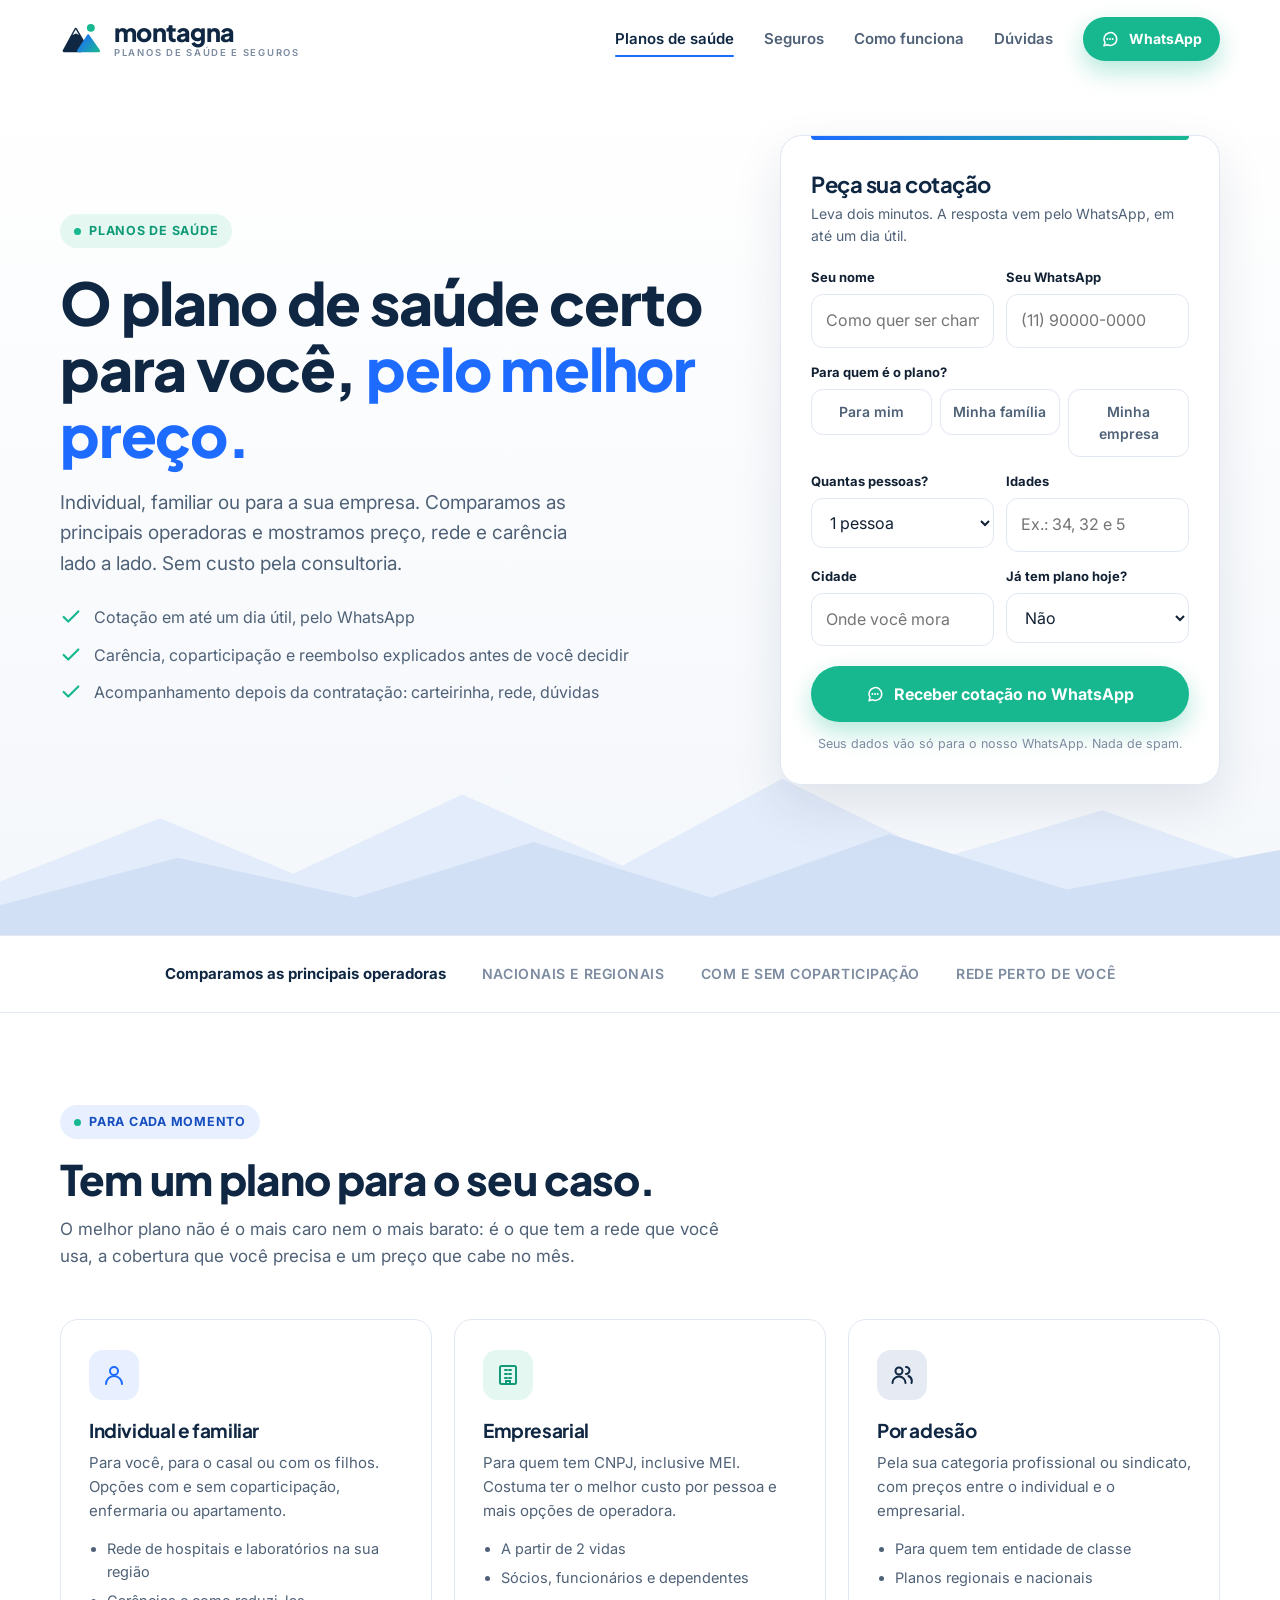
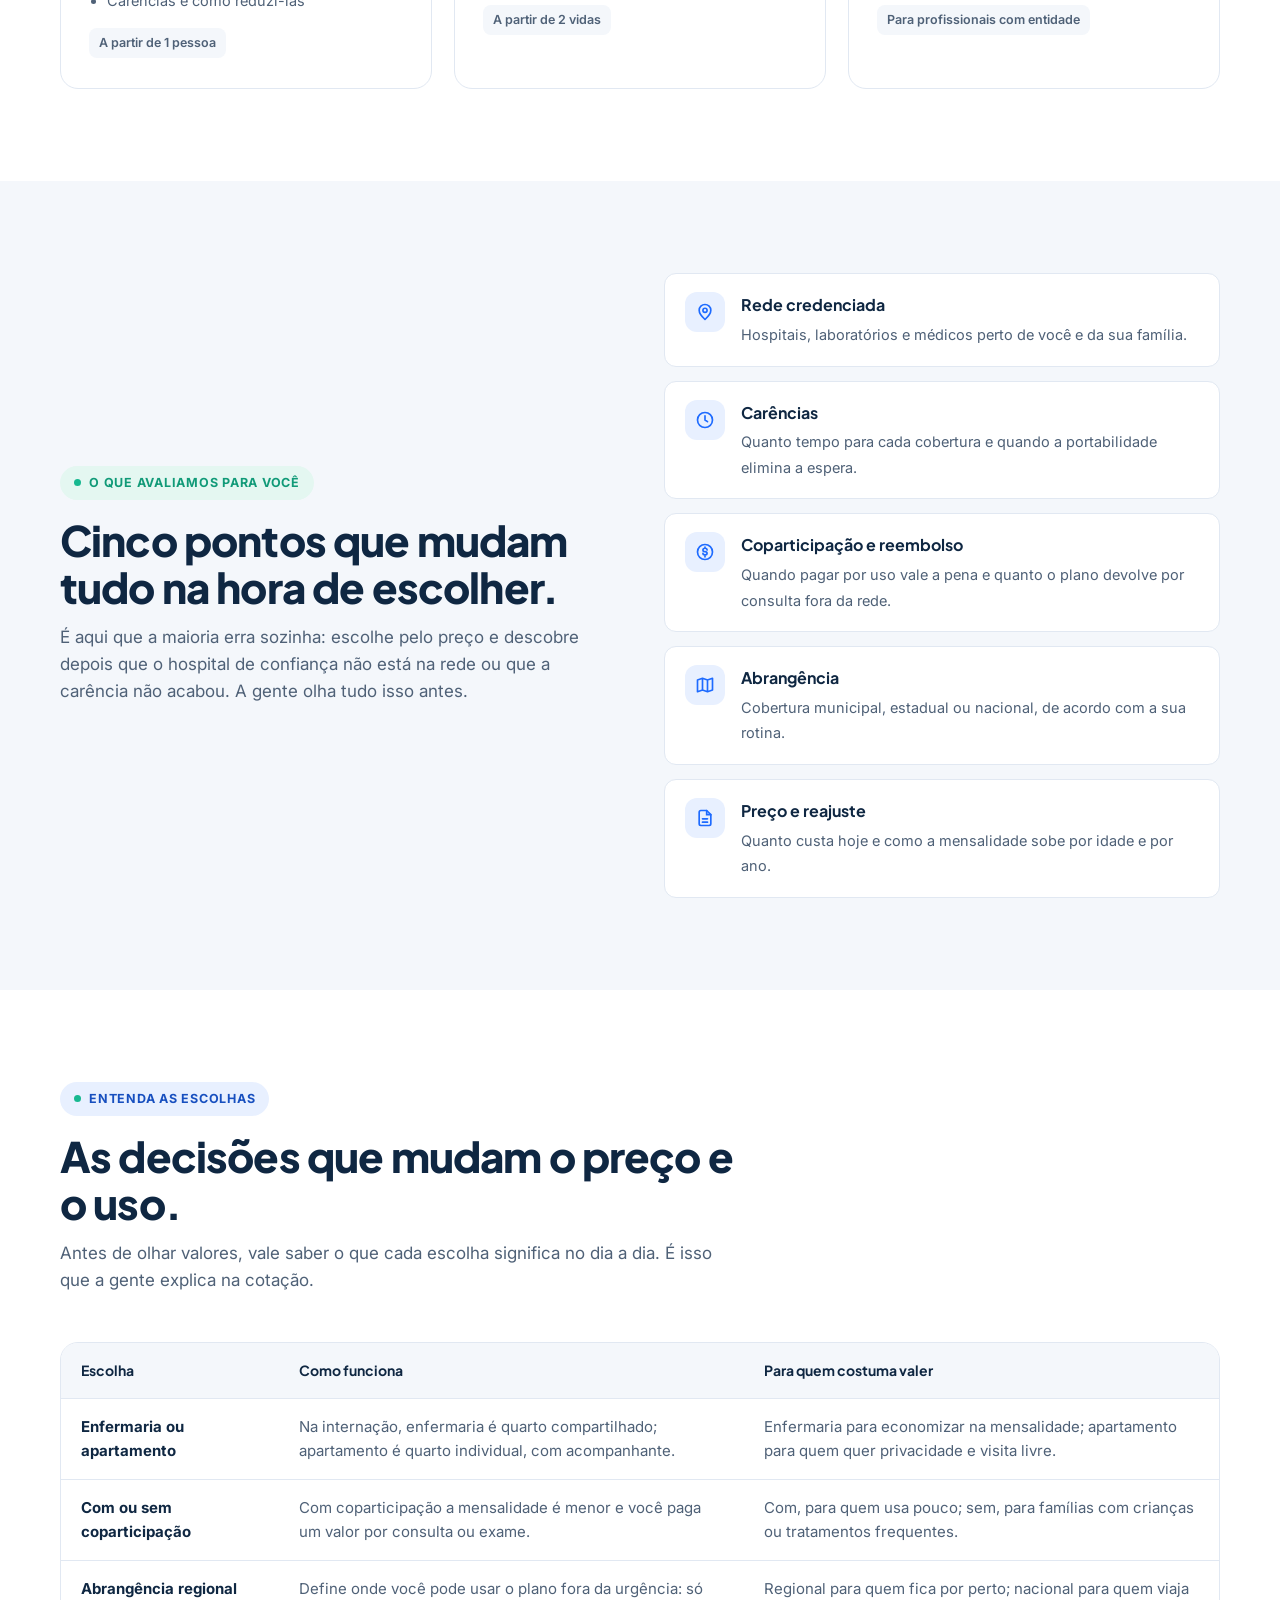
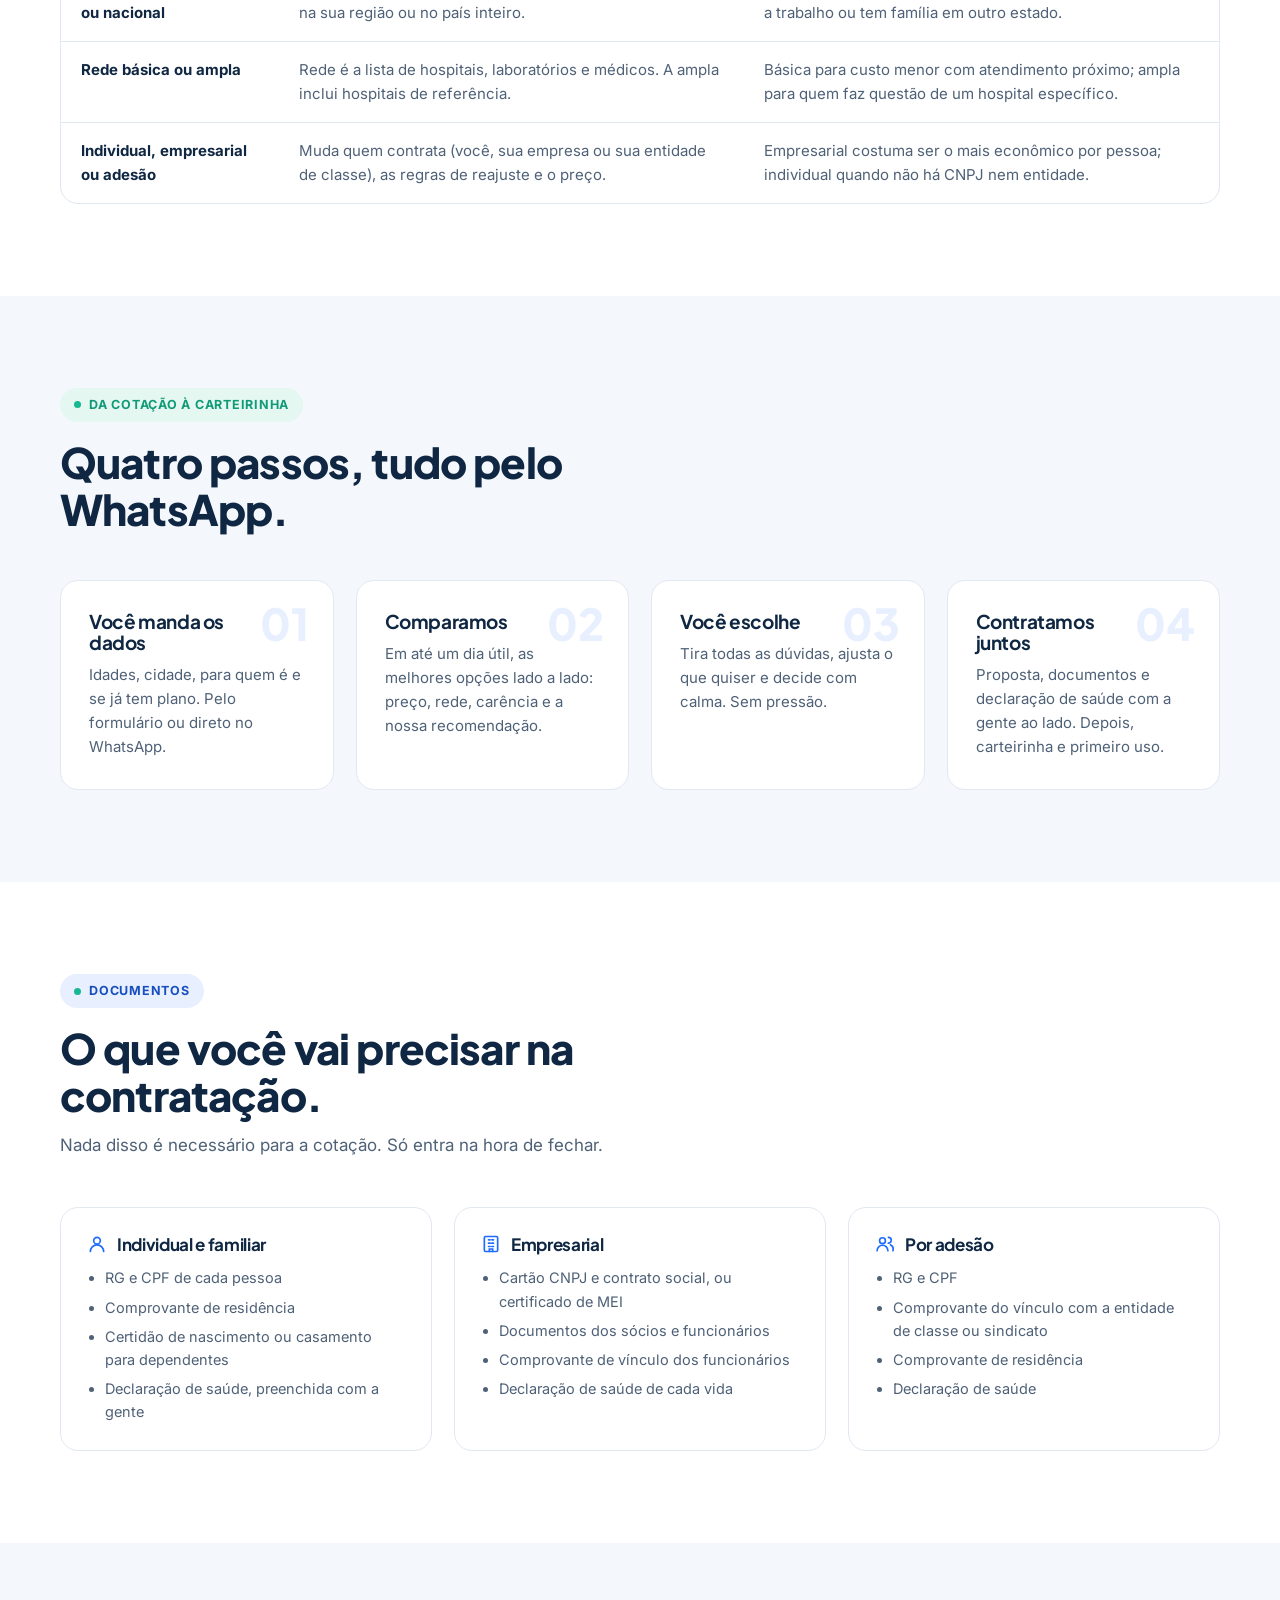
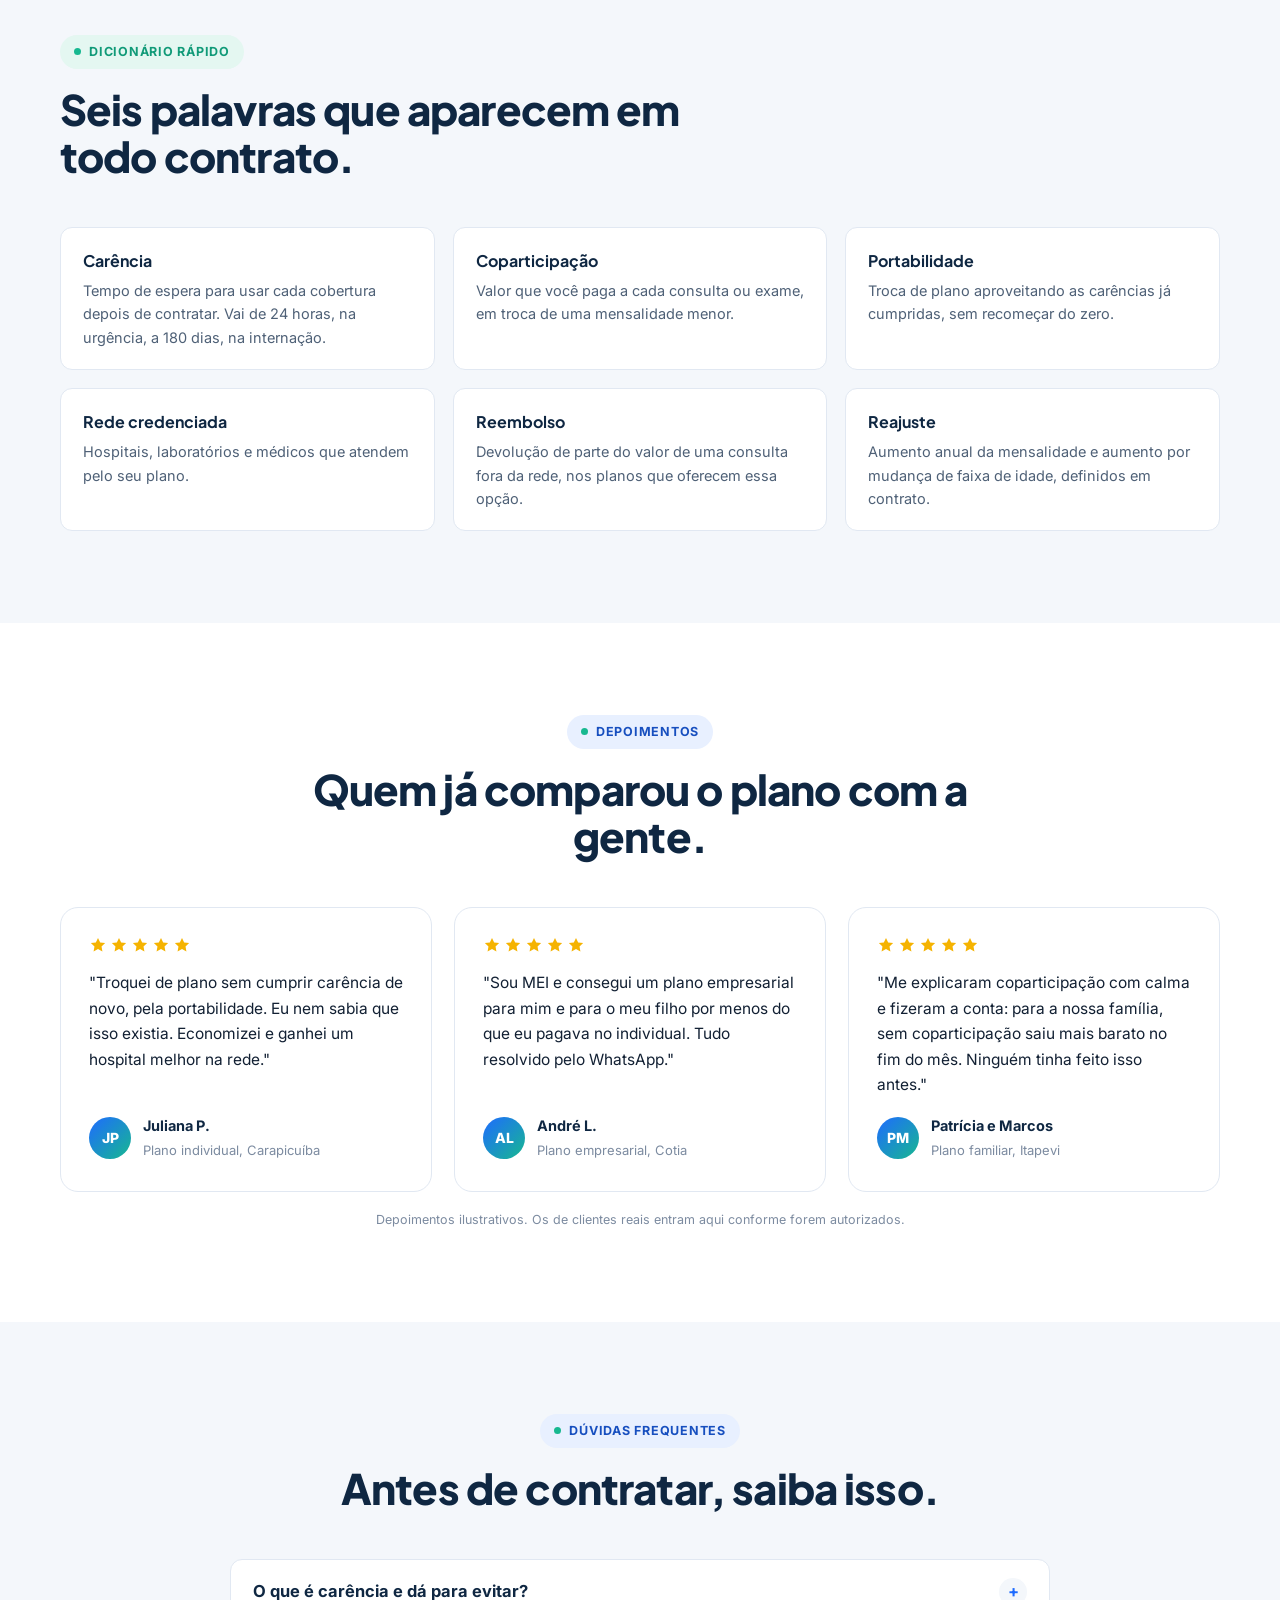
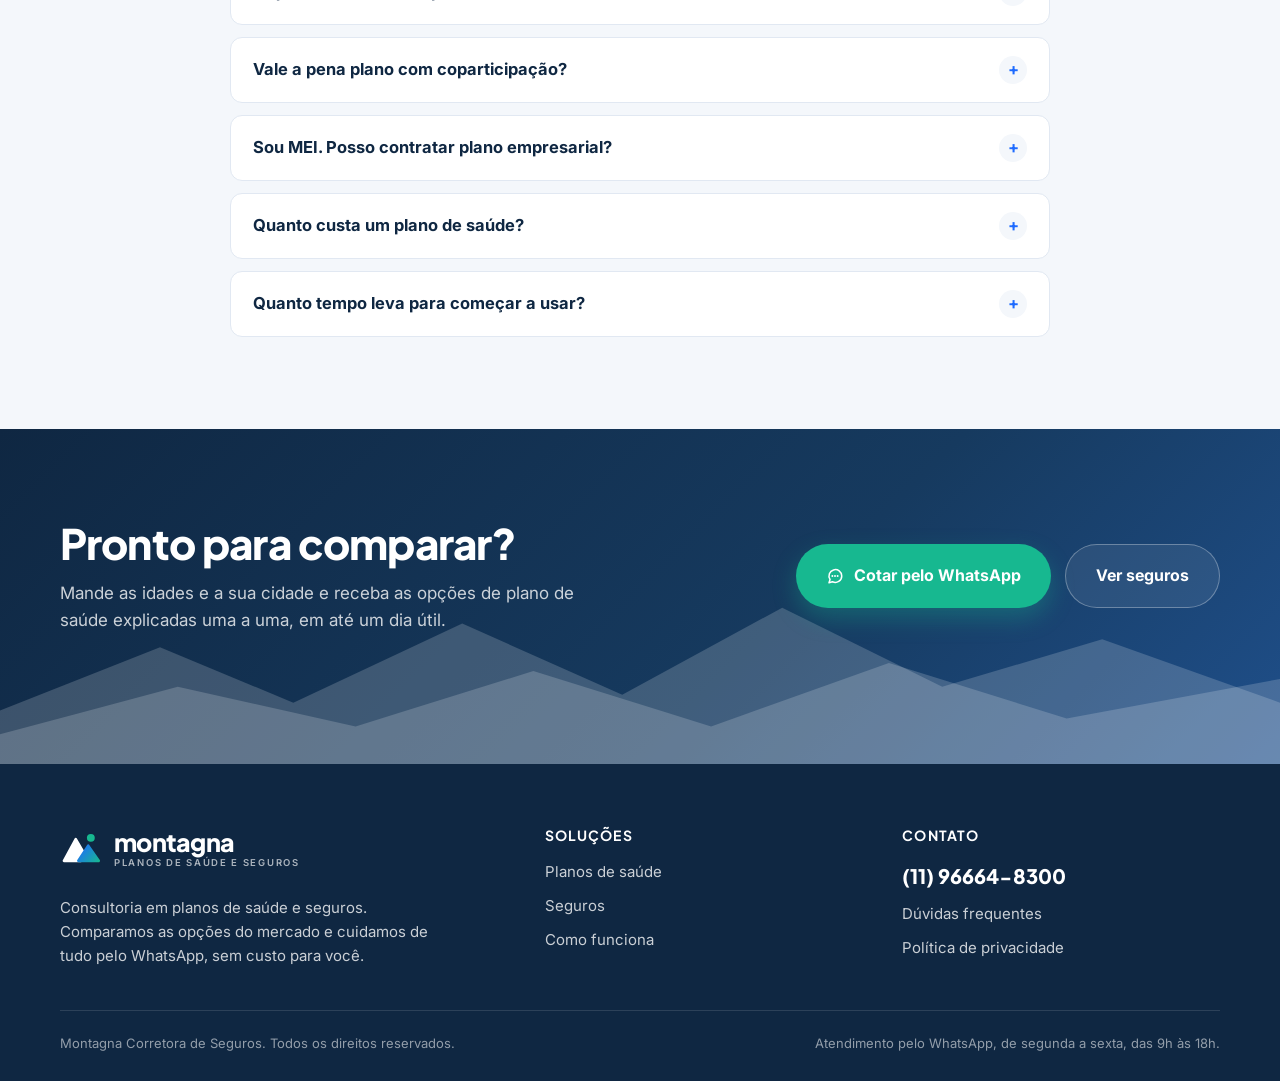
==== commit be3ceee8: "Mais conteudo: compromissos, para quem, tabelas, passos, documentos, glossario e depoimentos Ela: "t" ====
--- a/planos-de-saude.html
+++ b/planos-de-saude.html
@@ -34,6 +34,7 @@
     <symbol id="i-moeda" viewBox="0 0 24 24"><circle cx="12" cy="12" r="9" fill="none" stroke="currentColor" stroke-width="2"/><path d="M14.5 9.5c0-1.1-1.1-2-2.5-2s-2.5.9-2.5 2 1.1 2 2.5 2 2.5.9 2.5 2-1.1 2-2.5 2-2.5-.9-2.5-2M12 6v1.5M12 16.5V18" fill="none" stroke="currentColor" stroke-width="2" stroke-linecap="round"/></symbol>
     <symbol id="i-mapa" viewBox="0 0 24 24"><path d="M3 6l6-2 6 2 6-2v14l-6 2-6-2-6 2zM9 4v14M15 6v14" fill="none" stroke="currentColor" stroke-width="2" stroke-linejoin="round"/></symbol>
     <symbol id="i-documento" viewBox="0 0 24 24"><path d="M14 3H7a2 2 0 0 0-2 2v14a2 2 0 0 0 2 2h10a2 2 0 0 0 2-2V8z" fill="none" stroke="currentColor" stroke-width="2" stroke-linejoin="round"/><path d="M14 3v5h5M9 13h6M9 17h6" fill="none" stroke="currentColor" stroke-width="2" stroke-linecap="round"/></symbol>
+    <symbol id="i-estrela" viewBox="0 0 24 24"><path d="M12 2.5l2.9 6 6.6.9-4.8 4.6 1.2 6.5L12 17.4 6.1 20.5l1.2-6.5L2.5 9.4l6.6-.9z" fill="currentColor"/></symbol>
   </defs>
 </svg>
 
@@ -129,7 +130,89 @@
     </div>
   </section>
 
-  <section class="secao" id="duvidas">
+  <section class="secao" id="escolhas">
+    <div class="dentro">
+      <div class="cabeca sobe">
+        <span class="etiqueta">Entenda as escolhas</span>
+        <h2>As decisões que mudam o preço e o uso.</h2>
+        <p>Antes de olhar valores, vale saber o que cada escolha significa no dia a dia. É isso que a gente explica na cotação.</p>
+      </div>
+      <div class="tabela-caixa sobe"><table class="tabela">
+        <thead><tr><th>Escolha</th><th>Como funciona</th><th>Para quem costuma valer</th></tr></thead>
+        <tbody>
+          <tr><td>Enfermaria ou apartamento</td><td>Na internação, enfermaria é quarto compartilhado; apartamento é quarto individual, com acompanhante.</td><td>Enfermaria para economizar na mensalidade; apartamento para quem quer privacidade e visita livre.</td></tr>
+          <tr><td>Com ou sem coparticipação</td><td>Com coparticipação a mensalidade é menor e você paga um valor por consulta ou exame.</td><td>Com, para quem usa pouco; sem, para famílias com crianças ou tratamentos frequentes.</td></tr>
+          <tr><td>Abrangência regional ou nacional</td><td>Define onde você pode usar o plano fora da urgência: só na sua região ou no país inteiro.</td><td>Regional para quem fica por perto; nacional para quem viaja a trabalho ou tem família em outro estado.</td></tr>
+          <tr><td>Rede básica ou ampla</td><td>Rede é a lista de hospitais, laboratórios e médicos. A ampla inclui hospitais de referência.</td><td>Básica para custo menor com atendimento próximo; ampla para quem faz questão de um hospital específico.</td></tr>
+          <tr><td>Individual, empresarial ou adesão</td><td>Muda quem contrata (você, sua empresa ou sua entidade de classe), as regras de reajuste e o preço.</td><td>Empresarial costuma ser o mais econômico por pessoa; individual quando não há CNPJ nem entidade.</td></tr>
+        </tbody>
+      </table></div>
+    </div>
+  </section>
+
+  <section class="secao neve" id="passo-a-passo">
+    <div class="dentro">
+      <div class="cabeca sobe">
+        <span class="etiqueta verde">Da cotação à carteirinha</span>
+        <h2>Quatro passos, tudo pelo WhatsApp.</h2>
+      </div>
+      <div class="passos quatro">
+        <article class="passo sobe"><h3>Você manda os dados</h3><p>Idades, cidade, para quem é e se já tem plano. Pelo formulário ou direto no WhatsApp.</p></article>
+        <article class="passo sobe"><h3>Comparamos</h3><p>Em até um dia útil, as melhores opções lado a lado: preço, rede, carência e a nossa recomendação.</p></article>
+        <article class="passo sobe"><h3>Você escolhe</h3><p>Tira todas as dúvidas, ajusta o que quiser e decide com calma. Sem pressão.</p></article>
+        <article class="passo sobe"><h3>Contratamos juntos</h3><p>Proposta, documentos e declaração de saúde com a gente ao lado. Depois, carteirinha e primeiro uso.</p></article>
+      </div>
+    </div>
+  </section>
+
+  <section class="secao" id="documentos">
+    <div class="dentro">
+      <div class="cabeca sobe">
+        <span class="etiqueta">Documentos</span>
+        <h2>O que você vai precisar na contratação.</h2>
+        <p>Nada disso é necessário para a cotação. Só entra na hora de fechar.</p>
+      </div>
+      <div class="docs">
+        <article class="doc sobe"><h3><svg><use href="#i-pessoa"/></svg>Individual e familiar</h3><ul><li>RG e CPF de cada pessoa</li><li>Comprovante de residência</li><li>Certidão de nascimento ou casamento para dependentes</li><li>Declaração de saúde, preenchida com a gente</li></ul></article>
+        <article class="doc sobe"><h3><svg><use href="#i-predio"/></svg>Empresarial</h3><ul><li>Cartão CNPJ e contrato social, ou certificado de MEI</li><li>Documentos dos sócios e funcionários</li><li>Comprovante de vínculo dos funcionários</li><li>Declaração de saúde de cada vida</li></ul></article>
+        <article class="doc sobe"><h3><svg><use href="#i-pessoas"/></svg>Por adesão</h3><ul><li>RG e CPF</li><li>Comprovante do vínculo com a entidade de classe ou sindicato</li><li>Comprovante de residência</li><li>Declaração de saúde</li></ul></article>
+      </div>
+    </div>
+  </section>
+
+  <section class="secao neve" id="glossario">
+    <div class="dentro">
+      <div class="cabeca sobe">
+        <span class="etiqueta verde">Dicionário rápido</span>
+        <h2>Seis palavras que aparecem em todo contrato.</h2>
+      </div>
+      <div class="glossario">
+        <div class="termo sobe"><b>Carência</b><p>Tempo de espera para usar cada cobertura depois de contratar. Vai de 24 horas, na urgência, a 180 dias, na internação.</p></div>
+        <div class="termo sobe"><b>Coparticipação</b><p>Valor que você paga a cada consulta ou exame, em troca de uma mensalidade menor.</p></div>
+        <div class="termo sobe"><b>Portabilidade</b><p>Troca de plano aproveitando as carências já cumpridas, sem recomeçar do zero.</p></div>
+        <div class="termo sobe"><b>Rede credenciada</b><p>Hospitais, laboratórios e médicos que atendem pelo seu plano.</p></div>
+        <div class="termo sobe"><b>Reembolso</b><p>Devolução de parte do valor de uma consulta fora da rede, nos planos que oferecem essa opção.</p></div>
+        <div class="termo sobe"><b>Reajuste</b><p>Aumento anual da mensalidade e aumento por mudança de faixa de idade, definidos em contrato.</p></div>
+      </div>
+    </div>
+  </section>
+
+  <section class="secao" id="depoimentos">
+    <div class="dentro">
+      <div class="cabeca centro sobe">
+        <span class="etiqueta">Depoimentos</span>
+        <h2>Quem já comparou o plano com a gente.</h2>
+      </div>
+      <div class="depoimentos">
+        <article class="depoimento sobe"><div class="estrelas" aria-label="5 estrelas"><svg><use href="#i-estrela"/></svg><svg><use href="#i-estrela"/></svg><svg><use href="#i-estrela"/></svg><svg><use href="#i-estrela"/></svg><svg><use href="#i-estrela"/></svg></div><p>"Troquei de plano sem cumprir carência de novo, pela portabilidade. Eu nem sabia que isso existia. Economizei e ganhei um hospital melhor na rede."</p><footer><span class="avatar">JP</span><div><b>Juliana P.</b><small>Plano individual, Carapicuíba</small></div></footer></article>
+        <article class="depoimento sobe"><div class="estrelas" aria-label="5 estrelas"><svg><use href="#i-estrela"/></svg><svg><use href="#i-estrela"/></svg><svg><use href="#i-estrela"/></svg><svg><use href="#i-estrela"/></svg><svg><use href="#i-estrela"/></svg></div><p>"Sou MEI e consegui um plano empresarial para mim e para o meu filho por menos do que eu pagava no individual. Tudo resolvido pelo WhatsApp."</p><footer><span class="avatar">AL</span><div><b>André L.</b><small>Plano empresarial, Cotia</small></div></footer></article>
+        <article class="depoimento sobe"><div class="estrelas" aria-label="5 estrelas"><svg><use href="#i-estrela"/></svg><svg><use href="#i-estrela"/></svg><svg><use href="#i-estrela"/></svg><svg><use href="#i-estrela"/></svg><svg><use href="#i-estrela"/></svg></div><p>"Me explicaram coparticipação com calma e fizeram a conta: para a nossa família, sem coparticipação saiu mais barato no fim do mês. Ninguém tinha feito isso antes."</p><footer><span class="avatar">PM</span><div><b>Patrícia e Marcos</b><small>Plano familiar, Itapevi</small></div></footer></article>
+      </div>
+      <p class="nota-pe">Depoimentos ilustrativos. Os de clientes reais entram aqui conforme forem autorizados.</p>
+    </div>
+  </section>
+
+  <section class="secao neve" id="duvidas">
     <div class="dentro">
       <div class="cabeca centro sobe">
         <span class="etiqueta">Dúvidas frequentes</span>
--- a/estilo.css
+++ b/estilo.css
@@ -265,3 +265,65 @@
   .whats-fixo svg { width: 26px; height: 26px; }
   .faixa-dentro { gap: 10px 20px; font-size: 12.5px; }
 }
+
+/* ---------- conteudo extra (21/10): compromissos, para quem, depoimentos, quem somos, tabelas, glossario ---------- */
+.compromissos { background: var(--navy); color: #fff; }
+.compromissos-dentro { display: grid; grid-template-columns: repeat(4, 1fr); gap: 20px; padding: 34px 0; }
+.compromisso { display: flex; flex-direction: column; gap: 6px; padding: 4px 22px; border-left: 1px solid rgba(255, 255, 255, 0.16); }
+.compromisso b { font-family: var(--titulo); font-size: 34px; font-weight: 800; letter-spacing: -0.03em; color: #fff; line-height: 1; }
+.compromisso span { font-size: 14px; color: rgba(255, 255, 255, 0.72); }
+
+.depoimentos { display: grid; grid-template-columns: repeat(3, 1fr); gap: 22px; }
+.depoimento { background: #fff; border: 1.5px solid var(--linha); border-radius: var(--raio); padding: 28px; display: flex; flex-direction: column; gap: 16px; }
+.estrelas { display: flex; gap: 3px; color: #F5B301; }
+.estrelas svg { width: 18px; height: 18px; }
+.depoimento p { color: var(--texto); font-size: 15.5px; line-height: 1.65; flex: 1; }
+.depoimento footer { display: flex; align-items: center; gap: 12px; }
+.avatar { width: 42px; height: 42px; border-radius: 50%; display: grid; place-items: center; font-weight: 800; font-size: 14px; color: #fff; background: linear-gradient(135deg, var(--azul), var(--verde)); flex: none; }
+.depoimento b { display: block; font-size: 14.5px; color: var(--navy); }
+.depoimento small { color: var(--texto-3); font-size: 13px; }
+.nota-pe { margin-top: 18px; text-align: center; font-size: 12.5px; color: var(--texto-3); }
+
+.sobre { display: grid; grid-template-columns: 1fr 1fr; gap: 56px; align-items: center; }
+.sobre .cabeca { margin-bottom: 0; }
+.sobre .cabeca p + p { margin-top: 14px; }
+.sobre-caixa { background: #fff; border: 1.5px solid var(--linha); border-radius: 22px; padding: 34px; box-shadow: var(--sombra-p); }
+.sobre-caixa h3 { font-size: 20px; color: var(--navy); margin-bottom: 18px; }
+.sobre-caixa ul { list-style: none; margin: 0; padding: 0; display: grid; gap: 14px; }
+.sobre-caixa li { display: flex; gap: 12px; color: var(--texto-2); font-size: 15px; }
+.sobre-caixa li svg { width: 22px; height: 22px; color: var(--verde); flex: none; }
+
+.glossario { display: grid; grid-template-columns: repeat(3, 1fr); gap: 18px; }
+.termo { background: #fff; border: 1.5px solid var(--linha); border-radius: var(--raio-p); padding: 20px 22px; }
+.termo b { display: block; font-family: var(--titulo); font-size: 16px; color: var(--navy); margin-bottom: 6px; }
+.termo p { font-size: 14.5px; color: var(--texto-2); }
+
+.tabela-caixa { overflow-x: auto; border: 1.5px solid var(--linha); border-radius: var(--raio); background: #fff; }
+.tabela { width: 100%; border-collapse: collapse; min-width: 680px; font-size: 15px; }
+.tabela th, .tabela td { text-align: left; padding: 16px 20px; border-bottom: 1px solid var(--linha); vertical-align: top; }
+.tabela th { background: var(--neve); font-family: var(--titulo); font-size: 14px; color: var(--navy); }
+.tabela tr:last-child td { border-bottom: 0; }
+.tabela td:first-child { font-weight: 700; color: var(--navy); }
+.tabela td { color: var(--texto-2); }
+
+.passos.quatro { grid-template-columns: repeat(4, 1fr); }
+.docs { display: grid; grid-template-columns: repeat(3, 1fr); gap: 22px; }
+.doc { background: #fff; border: 1.5px solid var(--linha); border-radius: var(--raio); padding: 26px; }
+.doc h3 { font-size: 17px; color: var(--navy); margin-bottom: 12px; display: flex; align-items: center; gap: 10px; }
+.doc h3 svg { width: 20px; height: 20px; color: var(--azul); flex: none; }
+.doc ul { margin: 0; padding-left: 18px; color: var(--texto-2); font-size: 14.5px; }
+.doc li + li { margin-top: 6px; }
+
+@media (max-width: 1000px) {
+  .compromissos-dentro { grid-template-columns: 1fr 1fr; }
+  .depoimentos, .glossario, .docs, .passos.quatro { grid-template-columns: 1fr 1fr; }
+  .sobre { grid-template-columns: 1fr; gap: 28px; }
+}
+@media (max-width: 760px) {
+  .compromissos-dentro { grid-template-columns: 1fr 1fr; gap: 18px; padding: 26px 0; }
+  .compromisso { padding: 2px 14px; }
+  .compromisso b { font-size: 26px; }
+  .depoimentos, .glossario, .docs, .passos.quatro { grid-template-columns: 1fr; gap: 14px; }
+  .sobre-caixa { padding: 24px 20px; }
+  .tabela th, .tabela td { padding: 12px 14px; font-size: 14px; }
+}
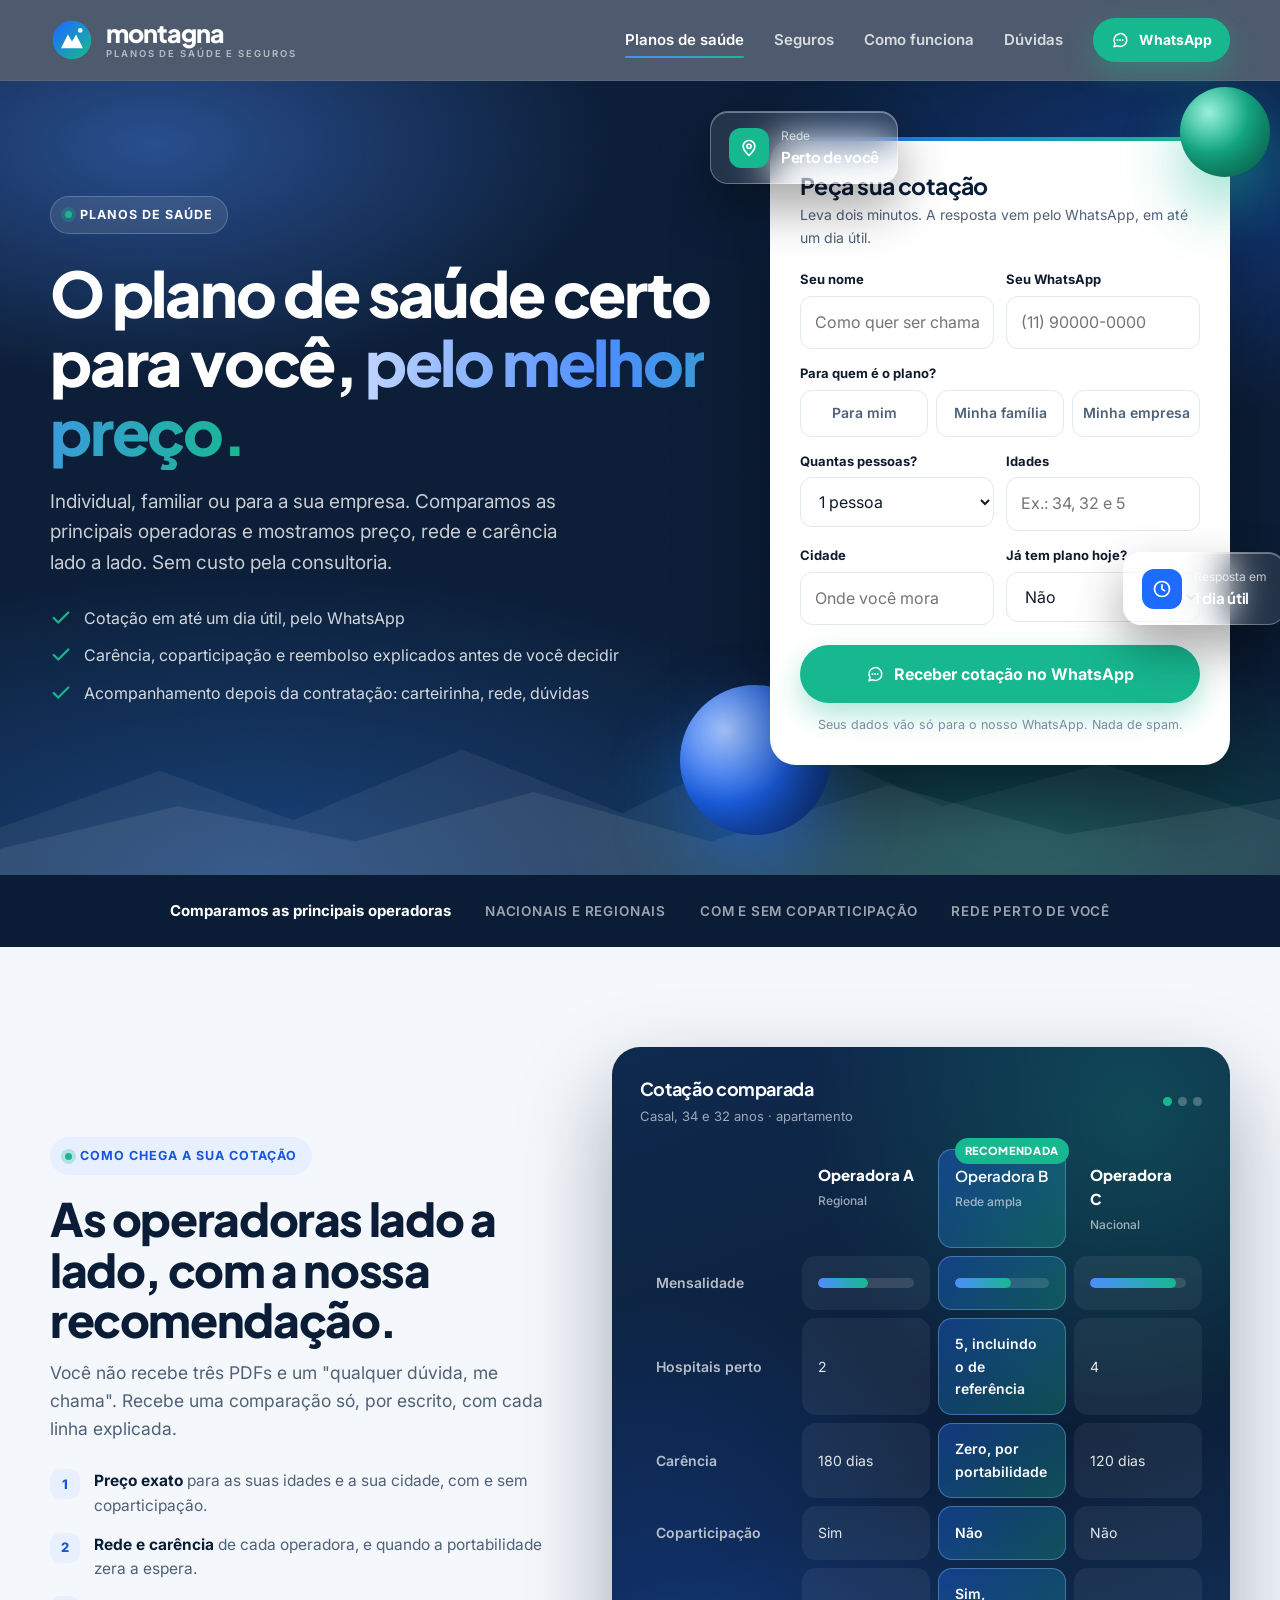
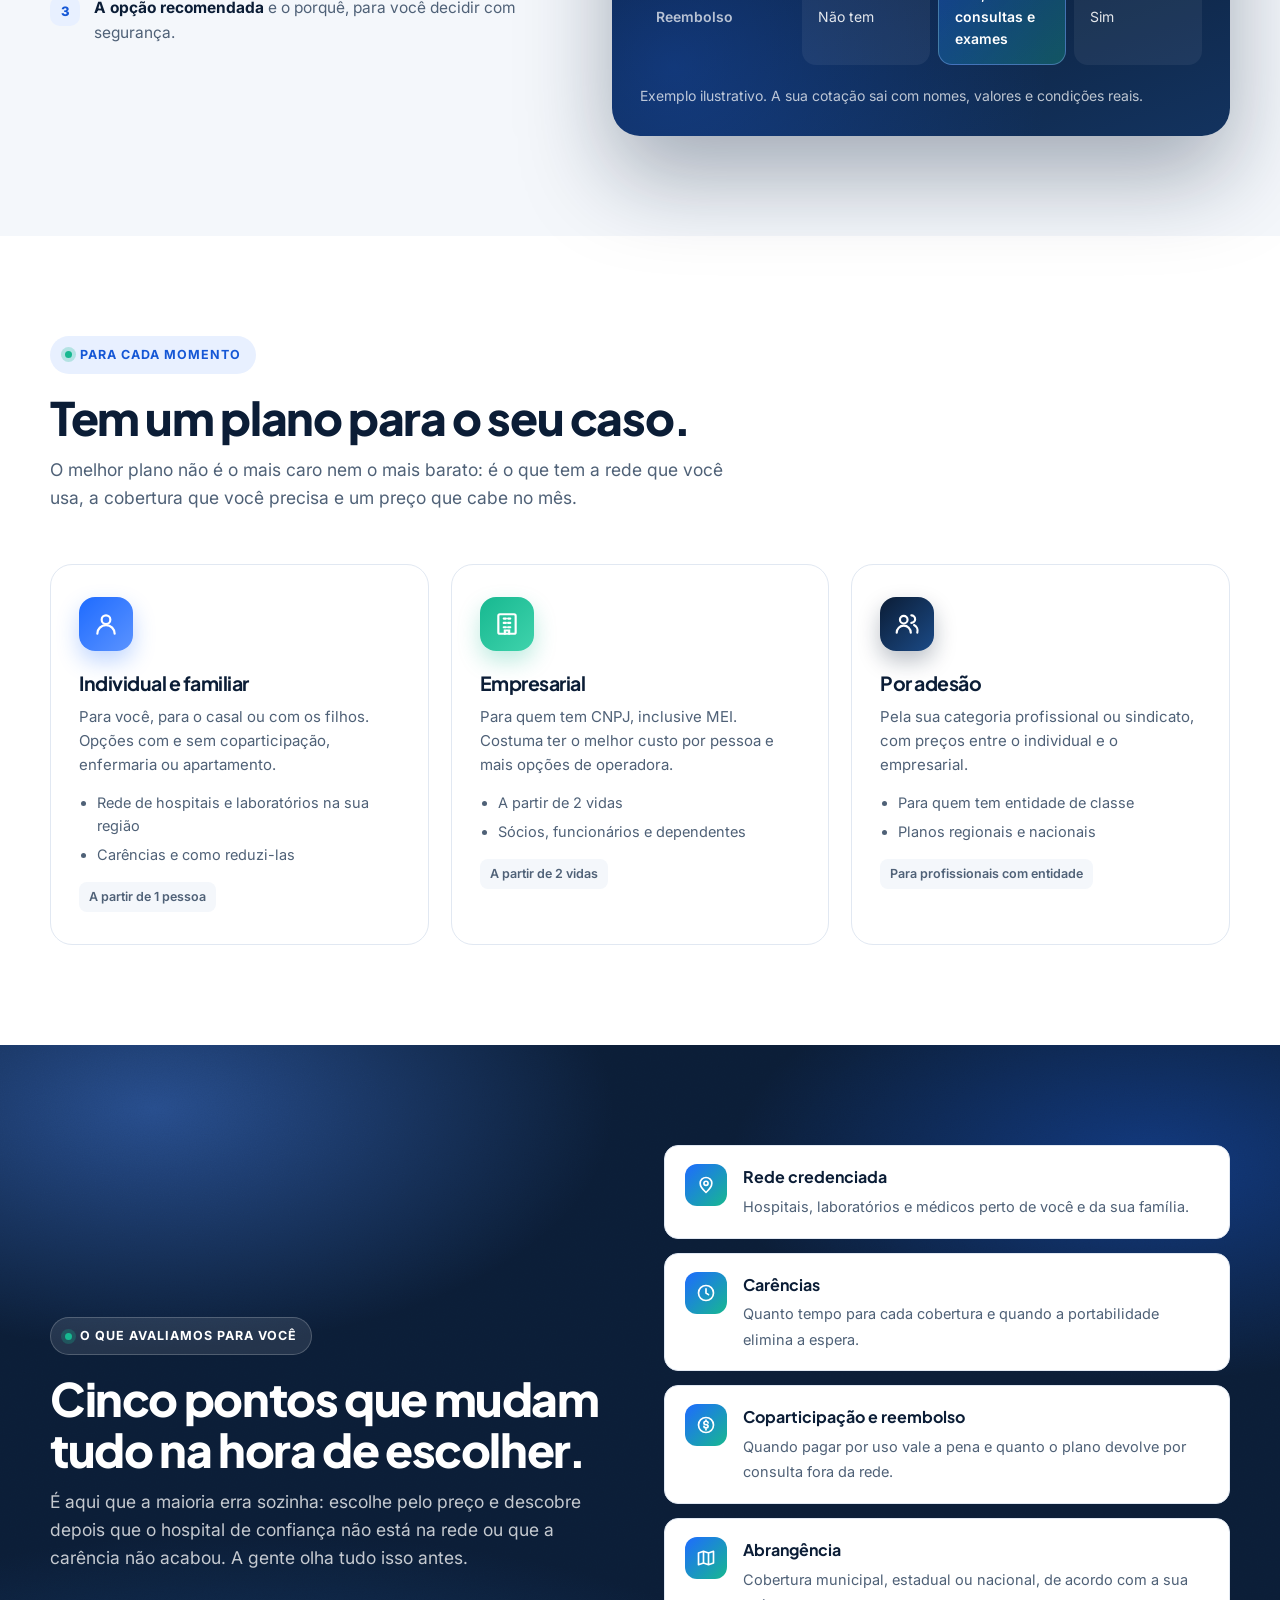
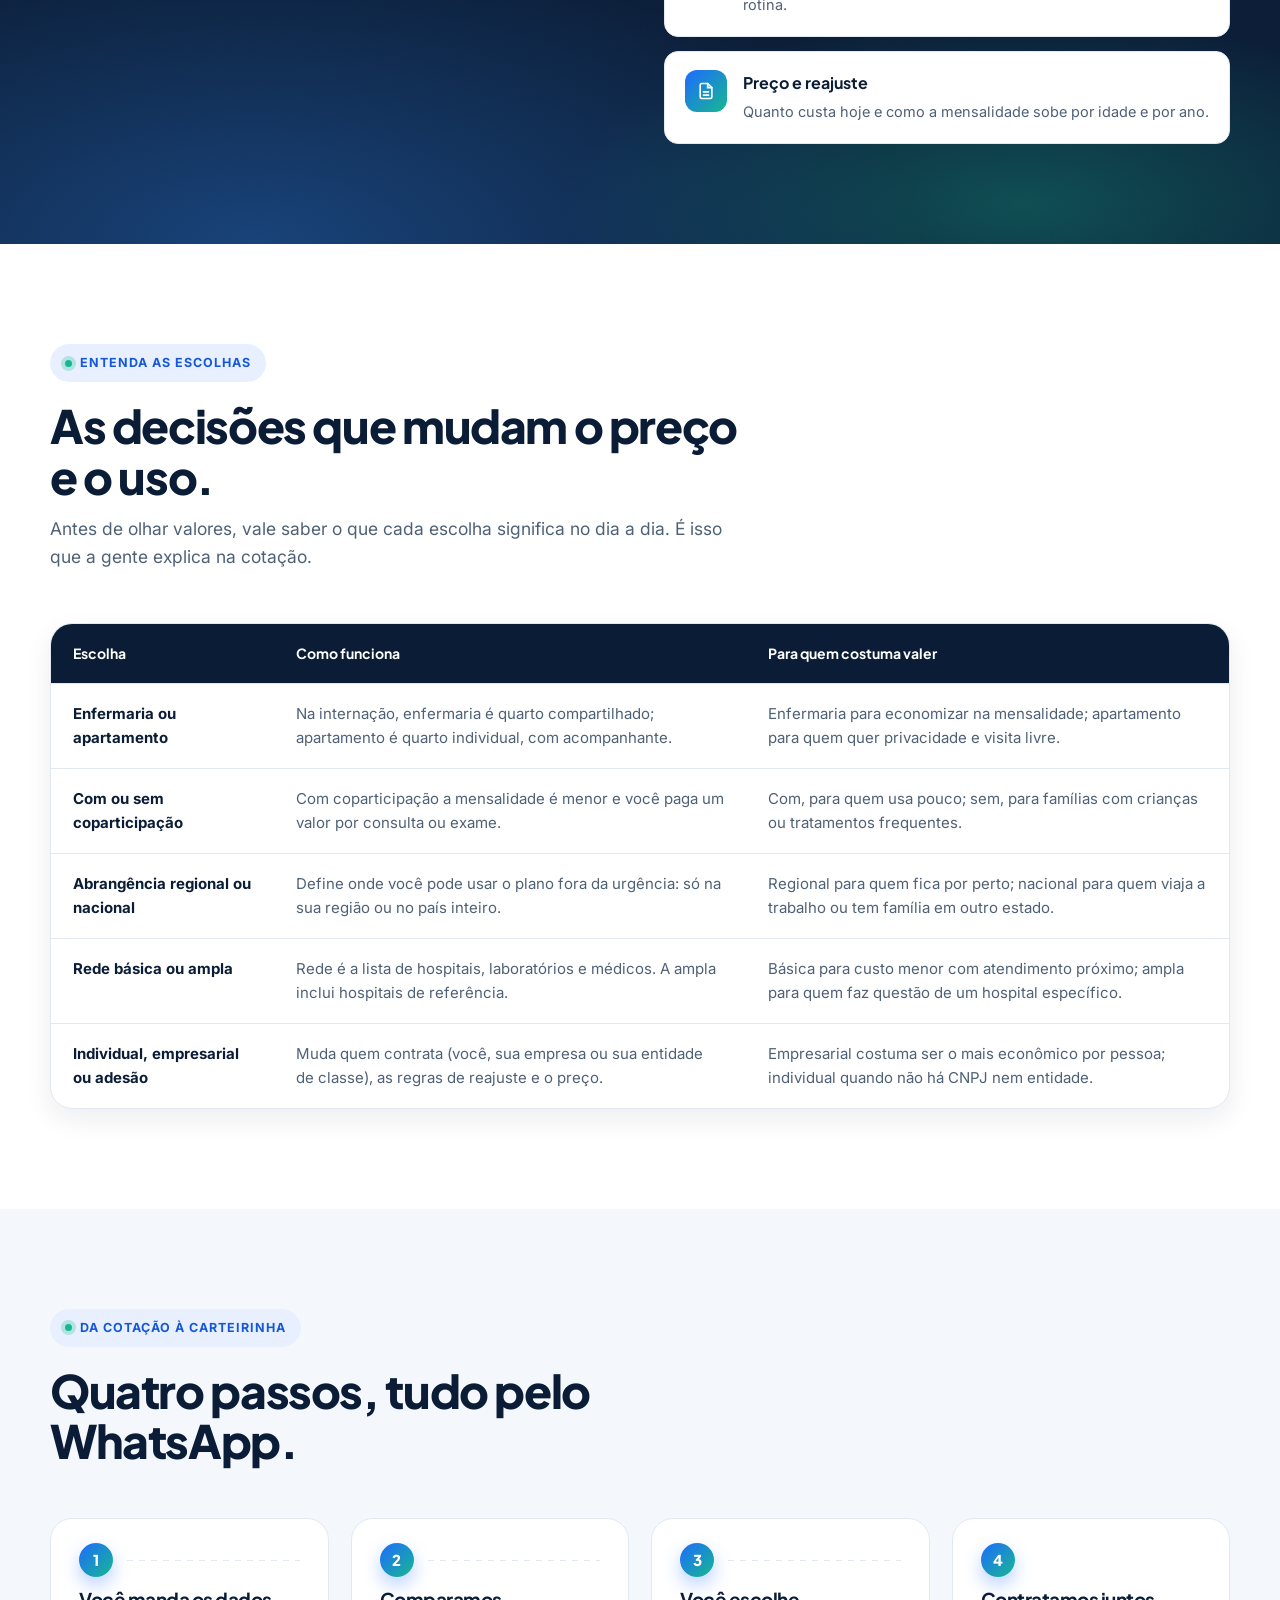
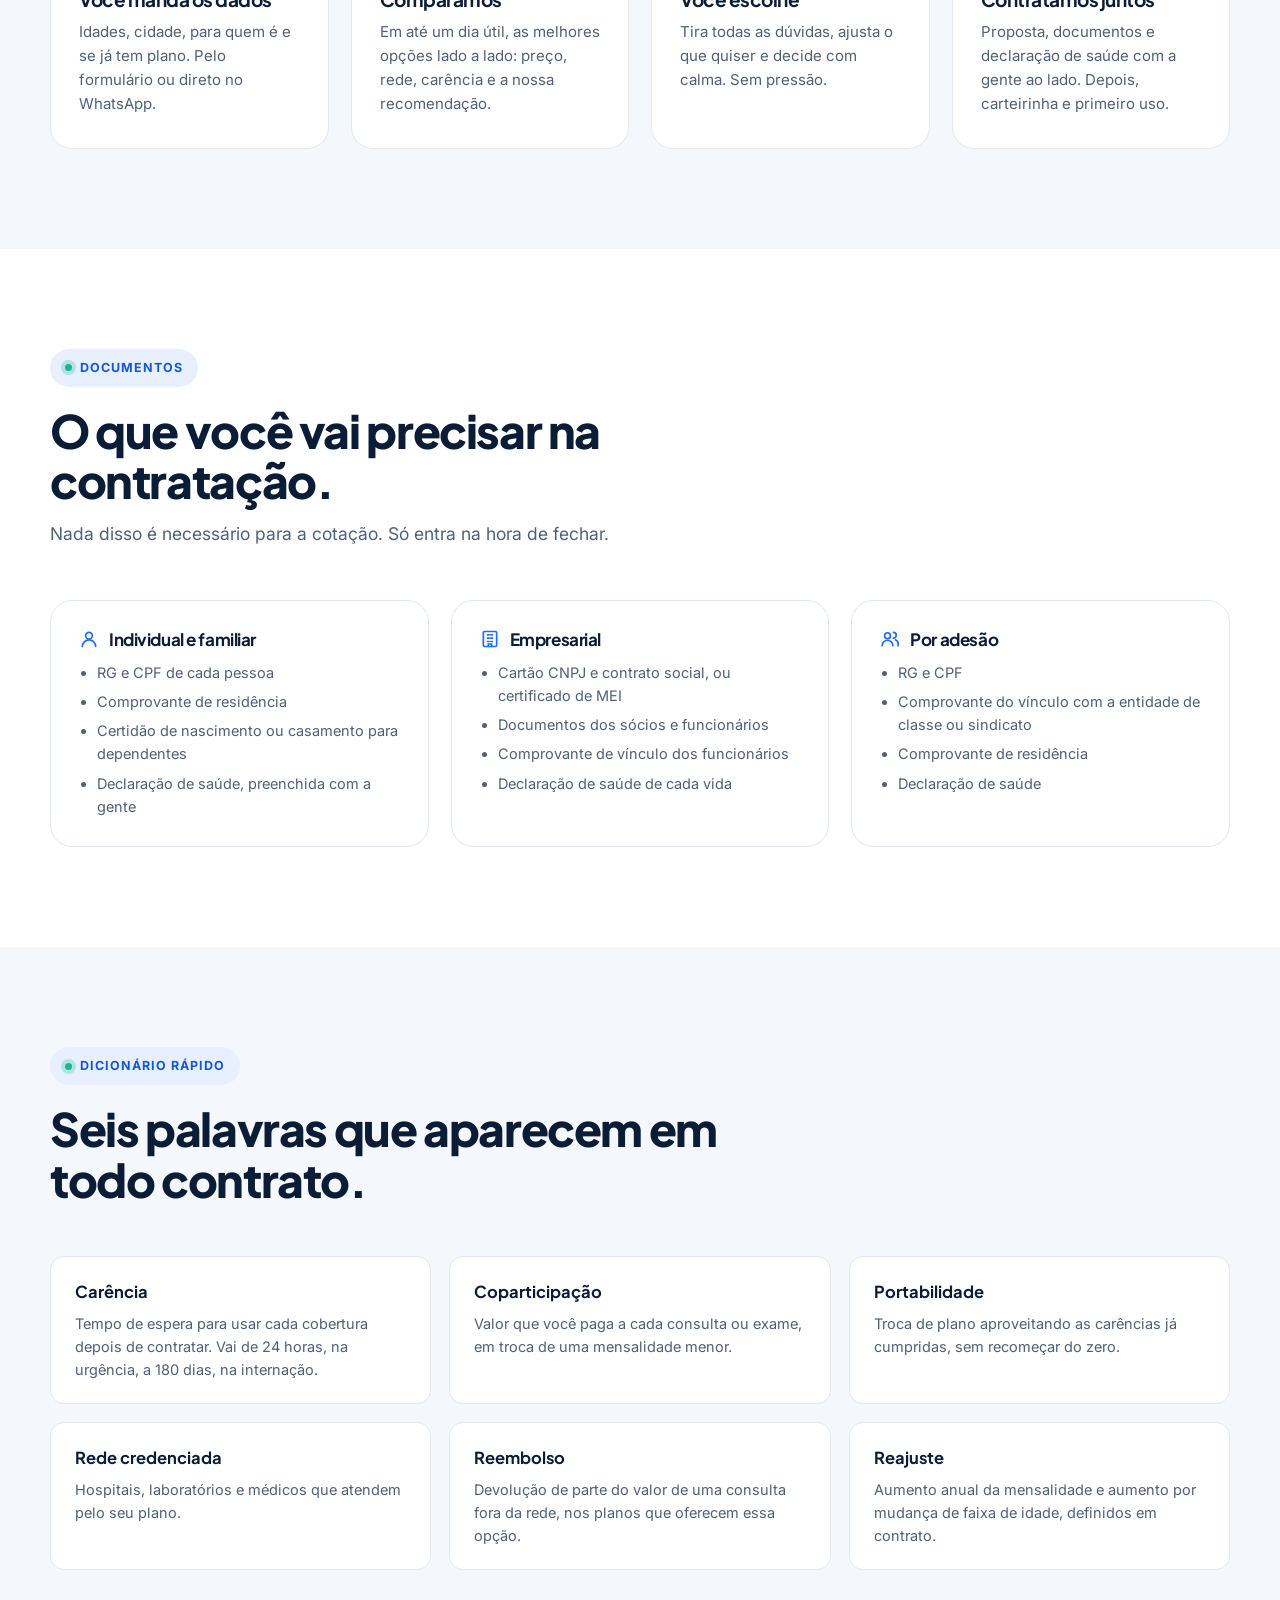
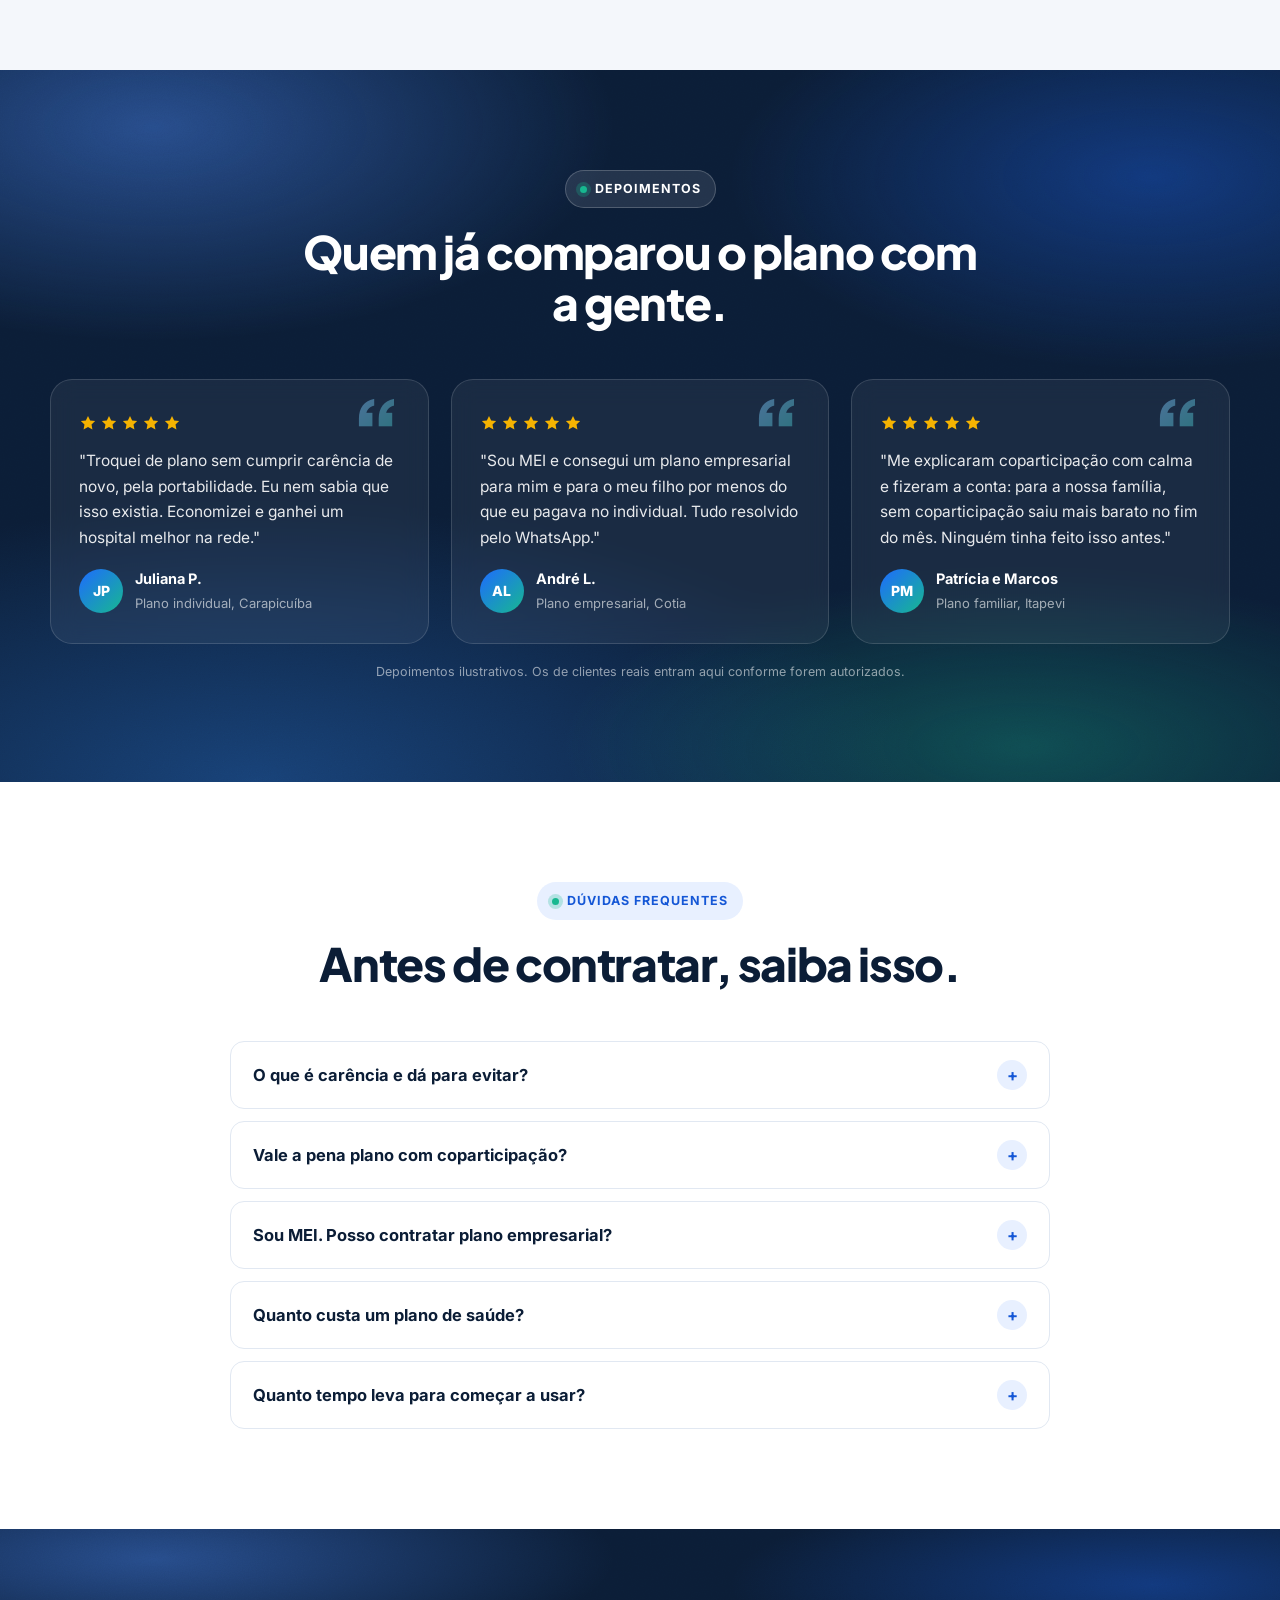
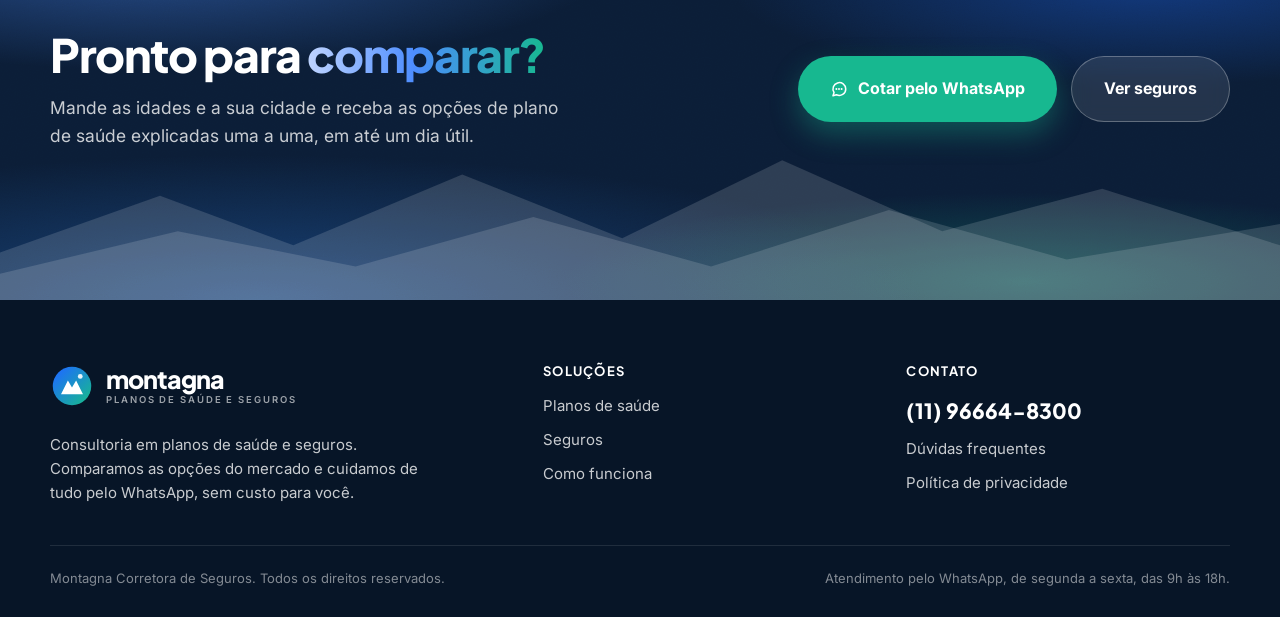
==== commit cf391bda: "Visual novo: cena escura com celular, cartoes de vidro e cotacao comparada; logo monograma Ela: "nao" ====
--- a/planos-de-saude.html
+++ b/planos-de-saude.html
@@ -21,8 +21,9 @@
 
 <svg width="0" height="0" style="position:absolute" aria-hidden="true">
   <defs>
-    <linearGradient id="mg" x1="30" y1="26" x2="60" y2="52" gradientUnits="userSpaceOnUse"><stop offset="0" stop-color="#1E6BFF"/><stop offset="1" stop-color="#17B890"/></linearGradient>
-    <symbol id="marca" viewBox="0 0 64 64"><circle cx="47" cy="15" r="6" fill="#17B890"/><path d="M6 50 L24 17 L38 41 L32 50 Z" fill="currentColor" stroke="currentColor" stroke-width="4" stroke-linejoin="round"/><path d="M28 50 L43 27 L59 50 Z" fill="url(#mg)" stroke="url(#mg)" stroke-width="4" stroke-linejoin="round"/><path d="M24 17 L29 26 L24.5 23.5 L19 26 Z" fill="#FFFFFF" opacity="0.92"/></symbol>
+    <linearGradient id="mg" x1="8" y1="8" x2="56" y2="56" gradientUnits="userSpaceOnUse"><stop offset="0" stop-color="#1E6BFF"/><stop offset="1" stop-color="#17B890"/></linearGradient>
+    <symbol id="marca" viewBox="0 0 64 64"><circle cx="32" cy="32" r="28" fill="url(#mg)"/><path d="M16 44 L26 24 L32 34 L38 24 L48 44 Z" fill="#fff"/><circle cx="44" cy="18" r="3.5" fill="#fff" opacity="0.9"/></symbol>
+    <filter id="grao-f"><feTurbulence type="fractalNoise" baseFrequency="0.85" numOctaves="2" stitchTiles="stitch"/><feColorMatrix values="0 0 0 0 1  0 0 0 0 1  0 0 0 0 1  0 0 0 0.07 0"/></filter>
     <symbol id="i-check" viewBox="0 0 24 24"><path d="M20 6 9 17l-5-5" fill="none" stroke="currentColor" stroke-width="2.4" stroke-linecap="round" stroke-linejoin="round"/></symbol>
     <symbol id="i-seta" viewBox="0 0 24 24"><path d="M5 12h14M13 6l6 6-6 6" fill="none" stroke="currentColor" stroke-width="2.2" stroke-linecap="round" stroke-linejoin="round"/></symbol>
     <symbol id="i-chat" viewBox="0 0 24 24"><path d="M21 12a8.5 8.5 0 0 1-12.4 7.6L4 21l1.4-4.3A8.5 8.5 0 1 1 21 12z" fill="none" stroke="currentColor" stroke-width="2" stroke-linecap="round" stroke-linejoin="round"/><path d="M8.5 12h.01M12 12h.01M15.5 12h.01" stroke="currentColor" stroke-width="2.6" stroke-linecap="round"/></symbol>
@@ -34,6 +35,7 @@
     <symbol id="i-moeda" viewBox="0 0 24 24"><circle cx="12" cy="12" r="9" fill="none" stroke="currentColor" stroke-width="2"/><path d="M14.5 9.5c0-1.1-1.1-2-2.5-2s-2.5.9-2.5 2 1.1 2 2.5 2 2.5.9 2.5 2-1.1 2-2.5 2-2.5-.9-2.5-2M12 6v1.5M12 16.5V18" fill="none" stroke="currentColor" stroke-width="2" stroke-linecap="round"/></symbol>
     <symbol id="i-mapa" viewBox="0 0 24 24"><path d="M3 6l6-2 6 2 6-2v14l-6 2-6-2-6 2zM9 4v14M15 6v14" fill="none" stroke="currentColor" stroke-width="2" stroke-linejoin="round"/></symbol>
     <symbol id="i-documento" viewBox="0 0 24 24"><path d="M14 3H7a2 2 0 0 0-2 2v14a2 2 0 0 0 2 2h10a2 2 0 0 0 2-2V8z" fill="none" stroke="currentColor" stroke-width="2" stroke-linejoin="round"/><path d="M14 3v5h5M9 13h6M9 17h6" fill="none" stroke="currentColor" stroke-width="2" stroke-linecap="round"/></symbol>
+    <symbol id="i-balanca" viewBox="0 0 24 24"><path d="M12 3v18M4 21h16M6 7h12M6 7l-3 7a3 3 0 0 0 6 0zM18 7l-3 7a3 3 0 0 0 6 0z" fill="none" stroke="currentColor" stroke-width="2" stroke-linecap="round" stroke-linejoin="round"/></symbol>
     <symbol id="i-estrela" viewBox="0 0 24 24"><path d="M12 2.5l2.9 6 6.6.9-4.8 4.6 1.2 6.5L12 17.4 6.1 20.5l1.2-6.5L2.5 9.4l6.6-.9z" fill="currentColor"/></symbol>
   </defs>
 </svg>
@@ -53,11 +55,12 @@
 </header>
 
 <main>
-  <section class="abertura campanha">
+  <section class="abertura campanha escuro">
+    <svg class="grao" aria-hidden="true"><rect width="100%" height="100%" filter="url(#grao-f)"/></svg>
     <div class="dentro abertura-dentro">
       <div>
-        <span class="etiqueta verde">Planos de saúde</span>
-        <h1>O plano de saúde certo para você, <em>pelo melhor preço.</em></h1>
+        <span class="etiqueta">Planos de saúde</span>
+        <h1>O plano de saúde certo para você, <span class="grad">pelo melhor preço.</span></h1>
         <p class="apoio">Individual, familiar ou para a sua empresa. Comparamos as principais operadoras e mostramos preço, rede e carência lado a lado. Sem custo pela consultoria.</p>
         <ul class="lista-check">
           <li><svg><use href="#i-check"/></svg><span>Cotação em até um dia útil, pelo WhatsApp</span></li>
@@ -65,38 +68,88 @@
           <li><svg><use href="#i-check"/></svg><span>Acompanhamento depois da contratação: carteirinha, rede, dúvidas</span></li>
         </ul>
       </div>
-      <form class="form-cartao sobe" data-cotacao="saude" novalidate>
-        <h2>Peça sua cotação</h2>
-        <p class="nota">Leva dois minutos. A resposta vem pelo WhatsApp, em até um dia útil.</p>
-        <div class="campos-2">
-          <div class="campo"><label for="s-nome">Seu nome</label><input id="s-nome" name="nome" data-rotulo="Nome" type="text" autocomplete="name" placeholder="Como quer ser chamado" required></div>
-          <div class="campo"><label for="s-tel">Seu WhatsApp</label><input id="s-tel" name="whatsapp" data-rotulo="WhatsApp" type="tel" inputmode="numeric" autocomplete="tel" data-mascara="telefone" placeholder="(11) 90000-0000" required></div>
+      <div class="form-cena">
+        <span class="esfera e1" aria-hidden="true"></span><span class="esfera e2" aria-hidden="true"></span>
+        <div class="flutuante f1" aria-hidden="true"><span class="ico verde"><svg><use href="#i-pino"/></svg></span><div><small>Rede</small><b>Perto de você</b></div></div>
+        <div class="flutuante f2" aria-hidden="true"><span class="ico azul"><svg><use href="#i-relogio"/></svg></span><div><small>Resposta em</small><b>1 dia útil</b></div></div>
+        <form class="form-cartao sobe" data-cotacao="saude" novalidate>
+          <h2>Peça sua cotação</h2>
+          <p class="nota">Leva dois minutos. A resposta vem pelo WhatsApp, em até um dia útil.</p>
+          <div class="campos-2">
+            <div class="campo"><label for="s-nome">Seu nome</label><input id="s-nome" name="nome" data-rotulo="Nome" type="text" autocomplete="name" placeholder="Como quer ser chamado" required></div>
+            <div class="campo"><label for="s-tel">Seu WhatsApp</label><input id="s-tel" name="whatsapp" data-rotulo="WhatsApp" type="tel" inputmode="numeric" autocomplete="tel" data-mascara="telefone" placeholder="(11) 90000-0000" required></div>
+          </div>
+          <div class="campo">
+            <span class="campo-rotulo">Para quem é o plano?</span>
+            <div class="opcoes" role="radiogroup" aria-label="Para quem é o plano">
+              <label class="opcao"><input type="radio" name="para" data-rotulo="Para quem" value="Para mim" required><span>Para mim</span></label>
+              <label class="opcao"><input type="radio" name="para" data-rotulo="Para quem" value="Minha família"><span>Minha família</span></label>
+              <label class="opcao"><input type="radio" name="para" data-rotulo="Para quem" value="Minha empresa"><span>Minha empresa</span></label>
+            </div>
+          </div>
+          <div class="campos-2">
+            <div class="campo"><label for="s-qtd">Quantas pessoas?</label><select id="s-qtd" name="pessoas" data-rotulo="Pessoas"><option value="1 pessoa">1 pessoa</option><option value="2 pessoas">2 pessoas</option><option value="3 pessoas">3 pessoas</option><option value="4 pessoas">4 pessoas</option><option value="5 ou mais">5 ou mais</option></select></div>
+            <div class="campo"><label for="s-idades">Idades</label><input id="s-idades" name="idades" data-rotulo="Idades" type="text" inputmode="numeric" placeholder="Ex.: 34, 32 e 5"></div>
+          </div>
+          <div class="campos-2">
+            <div class="campo"><label for="s-cidade">Cidade</label><input id="s-cidade" name="cidade" data-rotulo="Cidade" type="text" autocomplete="address-level2" placeholder="Onde você mora"></div>
+            <div class="campo"><label for="s-tem">Já tem plano hoje?</label><select id="s-tem" name="tem_plano" data-rotulo="Já tem plano"><option value="Não">Não</option><option value="Sim, quero trocar">Sim, quero trocar</option></select></div>
+          </div>
+          <button class="botao botao-verde botao-grande" type="submit"><svg><use href="#i-chat"/></svg>Receber cotação no WhatsApp</button>
+          <p class="form-pe">Seus dados vão só para o nosso WhatsApp. Nada de spam.</p>
+          <p class="form-ok" role="status">Abrimos o WhatsApp com os seus dados. É só enviar a mensagem.</p>
+        </form>
+      </div>
+    </div>
+    <svg class="montanhas" viewBox="0 0 1440 240" preserveAspectRatio="none" aria-hidden="true"><path d="M0 240V170L180 90l150 70 190-100 180 90 180-110 180 100 180-60 200 80v80z" fill="#fff" opacity="0.06"/><path d="M0 240v-40l200-60 200 50 200-70 200 70 200-80 200 70 240-50v110z" fill="#fff" opacity="0.08"/></svg>
+  </section>
+
+  <div class="faixa"><div class="dentro faixa-dentro"><b>Comparamos as principais operadoras</b><span>Nacionais e regionais</span><span>Com e sem coparticipação</span><span>Rede perto de você</span></div></div>
+
+  <section class="secao neve" id="comparacao">
+    <div class="dentro comparacao-wrap">
+      <div class="cabeca sobe">
+        <span class="etiqueta">Como chega a sua cotação</span>
+        <h2>As operadoras lado a lado, com a nossa recomendação.</h2>
+        <p>Você não recebe três PDFs e um "qualquer dúvida, me chama". Recebe uma comparação só, por escrito, com cada linha explicada.</p>
+        <ul class="lista-pontos">
+          <li><i>1</i><span><b>Preço exato</b> para as suas idades e a sua cidade, com e sem coparticipação.</span></li>
+          <li><i>2</i><span><b>Rede e carência</b> de cada operadora, e quando a portabilidade zera a espera.</span></li>
+          <li><i>3</i><span><b>A opção recomendada</b> e o porquê, para você decidir com segurança.</span></li>
+        </ul>
+      </div>
+      <div class="comparacao sobe" aria-label="Exemplo de cotação comparada">
+        <div class="comparacao-topo"><div><b>Cotação comparada</b><small>Casal, 34 e 32 anos · apartamento</small></div><span class="pontos"><i></i><i></i><i></i></span></div>
+        <div class="comparacao-grade">
+          <div class="criterio"></div>
+          <div class="cabecalho">Operadora A<small>Regional</small></div>
+          <div class="cabecalho melhor"><span class="selo-rec">Recomendada</span>Operadora B<small>Rede ampla</small></div>
+          <div class="cabecalho">Operadora C<small>Nacional</small></div>
+          <div class="criterio">Mensalidade</div>
+          <div class="celula"><span class="barra"><i style="width:52%"></i></span></div>
+          <div class="celula melhor"><span class="barra"><i style="width:60%"></i></span></div>
+          <div class="celula"><span class="barra"><i style="width:90%"></i></span></div>
+          <div class="criterio">Hospitais perto</div>
+          <div class="celula">2</div>
+          <div class="celula melhor">5, incluindo o de referência</div>
+          <div class="celula">4</div>
+          <div class="criterio">Carência</div>
+          <div class="celula">180 dias</div>
+          <div class="celula melhor">Zero, por portabilidade</div>
+          <div class="celula">120 dias</div>
+          <div class="criterio">Coparticipação</div>
+          <div class="celula">Sim</div>
+          <div class="celula melhor">Não</div>
+          <div class="celula">Não</div>
+          <div class="criterio">Reembolso</div>
+          <div class="celula">Não tem</div>
+          <div class="celula melhor">Sim, consultas e exames</div>
+          <div class="celula">Sim</div>
         </div>
-        <div class="campo">
-          <span class="campo-rotulo" style="font-size:13px;font-weight:700">Para quem é o plano?</span>
-          <div class="opcoes" role="radiogroup" aria-label="Para quem é o plano">
-            <label class="opcao"><input type="radio" name="para" data-rotulo="Para quem" value="Para mim" required><span>Para mim</span></label>
-            <label class="opcao"><input type="radio" name="para" data-rotulo="Para quem" value="Minha família"><span>Minha família</span></label>
-            <label class="opcao"><input type="radio" name="para" data-rotulo="Para quem" value="Minha empresa"><span>Minha empresa</span></label>
-          </div>
-        </div>
-        <div class="campos-2">
-          <div class="campo"><label for="s-qtd">Quantas pessoas?</label><select id="s-qtd" name="pessoas" data-rotulo="Pessoas"><option value="1 pessoa">1 pessoa</option><option value="2 pessoas">2 pessoas</option><option value="3 pessoas">3 pessoas</option><option value="4 pessoas">4 pessoas</option><option value="5 ou mais">5 ou mais</option></select></div>
-          <div class="campo"><label for="s-idades">Idades</label><input id="s-idades" name="idades" data-rotulo="Idades" type="text" inputmode="numeric" placeholder="Ex.: 34, 32 e 5"></div>
-        </div>
-        <div class="campos-2">
-          <div class="campo"><label for="s-cidade">Cidade</label><input id="s-cidade" name="cidade" data-rotulo="Cidade" type="text" autocomplete="address-level2" placeholder="Onde você mora"></div>
-          <div class="campo"><label for="s-tem">Já tem plano hoje?</label><select id="s-tem" name="tem_plano" data-rotulo="Já tem plano"><option value="Não">Não</option><option value="Sim, quero trocar">Sim, quero trocar</option></select></div>
-        </div>
-        <button class="botao botao-verde botao-grande" type="submit"><svg><use href="#i-chat"/></svg>Receber cotação no WhatsApp</button>
-        <p class="form-pe">Seus dados vão só para o nosso WhatsApp. Nada de spam.</p>
-        <p class="form-ok" role="status">Abrimos o WhatsApp com os seus dados. É só enviar a mensagem.</p>
-      </form>
-    </div>
-    <svg class="montanhas" viewBox="0 0 1440 240" preserveAspectRatio="none" aria-hidden="true"><path d="M0 240V170L180 90l150 70 190-100 180 90 180-110 180 100 180-60 200 80v80z" fill="#E3ECFA"/><path d="M0 240v-40l200-60 200 50 200-70 200 70 200-80 200 70 240-50v110z" fill="#D2E0F6"/></svg>
-  </section>
-
-  <div class="faixa"><div class="dentro faixa-dentro"><b>Comparamos as principais operadoras</b><span>Nacionais e regionais</span><span>Com e sem coparticipação</span><span>Rede perto de você</span></div></div>
+        <div class="comparacao-pe"><span>Exemplo ilustrativo. A sua cotação sai com nomes, valores e condições reais.</span></div>
+      </div>
+    </div>
+  </section>
 
   <section class="secao" id="tipos">
     <div class="dentro">
@@ -113,10 +166,11 @@
     </div>
   </section>
 
-  <section class="secao neve" id="avaliamos">
+  <section class="secao escuro" id="avaliamos">
+    <svg class="grao" aria-hidden="true"><rect width="100%" height="100%" filter="url(#grao-f)"/></svg>
     <div class="dentro avaliamos">
       <div class="cabeca sobe">
-        <span class="etiqueta verde">O que avaliamos para você</span>
+        <span class="etiqueta">O que avaliamos para você</span>
         <h2>Cinco pontos que mudam tudo na hora de escolher.</h2>
         <p>É aqui que a maioria erra sozinha: escolhe pelo preço e descobre depois que o hospital de confiança não está na rede ou que a carência não acabou. A gente olha tudo isso antes.</p>
       </div>
@@ -153,7 +207,7 @@
   <section class="secao neve" id="passo-a-passo">
     <div class="dentro">
       <div class="cabeca sobe">
-        <span class="etiqueta verde">Da cotação à carteirinha</span>
+        <span class="etiqueta">Da cotação à carteirinha</span>
         <h2>Quatro passos, tudo pelo WhatsApp.</h2>
       </div>
       <div class="passos quatro">
@@ -183,7 +237,7 @@
   <section class="secao neve" id="glossario">
     <div class="dentro">
       <div class="cabeca sobe">
-        <span class="etiqueta verde">Dicionário rápido</span>
+        <span class="etiqueta">Dicionário rápido</span>
         <h2>Seis palavras que aparecem em todo contrato.</h2>
       </div>
       <div class="glossario">
@@ -197,7 +251,8 @@
     </div>
   </section>
 
-  <section class="secao" id="depoimentos">
+  <section class="secao escuro" id="depoimentos">
+    <svg class="grao" aria-hidden="true"><rect width="100%" height="100%" filter="url(#grao-f)"/></svg>
     <div class="dentro">
       <div class="cabeca centro sobe">
         <span class="etiqueta">Depoimentos</span>
@@ -212,7 +267,7 @@
     </div>
   </section>
 
-  <section class="secao neve" id="duvidas">
+  <section class="secao" id="duvidas">
     <div class="dentro">
       <div class="cabeca centro sobe">
         <span class="etiqueta">Dúvidas frequentes</span>
@@ -228,18 +283,19 @@
     </div>
   </section>
 
-  <section class="chamada">
+  <section class="chamada escuro">
+    <svg class="grao" aria-hidden="true"><rect width="100%" height="100%" filter="url(#grao-f)"/></svg>
     <div class="dentro chamada-dentro">
       <div>
-        <h2>Pronto para comparar?</h2>
+        <h2>Pronto para <span class="grad">comparar?</span></h2>
         <p>Mande as idades e a sua cidade e receba as opções de plano de saúde explicadas uma a uma, em até um dia útil.</p>
       </div>
       <div class="acoes">
         <a class="botao botao-verde botao-grande" href="#" data-whats data-conversao="saude" data-mensagem="Olá! Vim pelo site da Montagna e quero uma cotação de plano de saúde."><svg><use href="#i-chat"/></svg>Cotar pelo WhatsApp</a>
-        <a class="botao botao-claro botao-grande" href="seguros.html">Ver seguros</a>
-      </div>
-    </div>
-    <svg class="montanhas" viewBox="0 0 1440 240" preserveAspectRatio="none" aria-hidden="true"><path d="M0 240V170L180 90l150 70 190-100 180 90 180-110 180 100 180-60 200 80v80z" fill="#fff"/><path d="M0 240v-40l200-60 200 50 200-70 200 70 200-80 200 70 240-50v110z" fill="#fff"/></svg>
+        <a class="botao botao-vidro botao-grande" href="seguros.html">Ver seguros</a>
+      </div>
+    </div>
+    <svg class="montanhas" viewBox="0 0 1440 240" preserveAspectRatio="none" aria-hidden="true"><path d="M0 240V170L180 90l150 70 190-100 180 90 180-110 180 100 180-60 200 80v80z"/><path d="M0 240v-40l200-60 200 50 200-70 200 70 200-80 200 70 240-50v110z"/></svg>
   </section>
 </main>
 
@@ -247,7 +303,7 @@
   <div class="dentro">
     <div class="rodape-dentro">
       <div class="rodape-marca">
-        <a class="logo clara" href="index.html" aria-label="Montagna, início"><svg class="logo-marca" style="color:#fff"><use href="#marca"/></svg><span class="logo-nome">montagna<small>planos de saúde e seguros</small></span></a>
+        <a class="logo" href="index.html" aria-label="Montagna, início"><svg class="logo-marca"><use href="#marca"/></svg><span class="logo-nome">montagna<small>planos de saúde e seguros</small></span></a>
         <p>Consultoria em planos de saúde e seguros. Comparamos as opções do mercado e cuidamos de tudo pelo WhatsApp, sem custo para você.</p>
       </div>
       <div class="rodape-col">
--- a/estilo.css
+++ b/estilo.css
@@ -1,25 +1,27 @@
-/* Montagna: planos de saude e seguros. Folha unica para as quatro paginas.
-   Paleta: montanha (navy) para confianca, azul para o ceu, verde-agua para o "sim" (WhatsApp, acoes). */
+/* Montagna, versao 2 (21/10): cena escura com malha de cores e grao, celular com a conversa, cartoes de vidro,
+   cotacao comparada como tela de app. Folha unica para as quatro paginas. */
 :root {
-  --navy: #0F2742;
-  --navy-2: #163A5F;
+  --navy: #0B1D36;
+  --navy-2: #12305A;
+  --navy-3: #1B4A86;
   --azul: #1E6BFF;
-  --azul-escuro: #174FBF;
-  --azul-claro: #E8F0FF;
+  --azul-vivo: #4D8DFF;
+  --azul-claro: #8DB8FF;
+  --azul-pastel: #E8F0FF;
   --verde: #17B890;
   --verde-escuro: #119A78;
   --verde-claro: #E4F7F1;
   --neve: #F4F7FB;
   --branco: #FFFFFF;
-  --texto: #122033;
+  --texto: #0F1B2D;
   --texto-2: #4F6177;
   --texto-3: #7C8BA0;
   --linha: #E1E8F2;
-  --raio: 18px;
-  --raio-p: 12px;
-  --sombra: 0 20px 50px rgba(15, 39, 66, 0.10);
-  --sombra-p: 0 8px 24px rgba(15, 39, 66, 0.08);
-  --largura: 1160px;
+  --raio: 22px;
+  --raio-p: 14px;
+  --sombra: 0 30px 70px rgba(11, 29, 54, 0.14);
+  --sombra-p: 0 10px 28px rgba(11, 29, 54, 0.08);
+  --largura: 1180px;
   --titulo: 'Plus Jakarta Sans', system-ui, sans-serif;
   --corpo: 'Inter', system-ui, sans-serif;
 }
@@ -28,130 +30,129 @@
 body { margin: 0; font-family: var(--corpo); color: var(--texto); background: var(--branco); line-height: 1.6; overflow-x: hidden; }
 img, svg { display: block; max-width: 100%; }
 a { color: inherit; }
-h1, h2, h3, h4 { font-family: var(--titulo); letter-spacing: -0.02em; line-height: 1.12; margin: 0; }
+h1, h2, h3, h4 { font-family: var(--titulo); letter-spacing: -0.025em; line-height: 1.1; margin: 0; }
 p { margin: 0; }
-.dentro { width: min(var(--largura), calc(100% - 40px)); margin: 0 auto; }
-.visualmente-oculto { position: absolute; width: 1px; height: 1px; overflow: hidden; clip: rect(0 0 0 0); white-space: nowrap; }
+.dentro { width: min(var(--largura), calc(100% - 40px)); margin: 0 auto; position: relative; z-index: 2; }
+.grad { background: linear-gradient(90deg, #BFD4FF 0%, var(--azul-vivo) 45%, var(--verde) 100%); -webkit-background-clip: text; background-clip: text; color: transparent; }
+.grad-escuro { background: linear-gradient(90deg, var(--azul) 0%, var(--verde) 100%); -webkit-background-clip: text; background-clip: text; color: transparent; }
+
+/* ---------- fundos escuros com malha e grao ---------- */
+.escuro { position: relative; overflow: hidden; color: #fff; background: var(--navy); }
+.escuro::before { content: ''; position: absolute; inset: 0; pointer-events: none; background:
+  radial-gradient(ellipse 60% 50% at 12% 8%, rgba(77, 141, 255, 0.42), transparent 60%),
+  radial-gradient(ellipse 55% 45% at 90% 15%, rgba(30, 107, 255, 0.35), transparent 60%),
+  radial-gradient(ellipse 60% 40% at 80% 95%, rgba(23, 184, 144, 0.30), transparent 60%),
+  radial-gradient(ellipse 80% 60% at 20% 100%, rgba(27, 74, 134, 0.8), transparent 65%); }
+.grao { position: absolute; inset: 0; width: 100%; height: 100%; mix-blend-mode: overlay; opacity: 0.9; pointer-events: none; z-index: 1; }
+.escuro .dentro { z-index: 3; }
 
 /* ---------- botoes ---------- */
-.botao { display: inline-flex; align-items: center; justify-content: center; gap: 10px; padding: 15px 24px; border-radius: 999px; font-weight: 700; font-size: 15px; text-decoration: none; border: 0; cursor: pointer; font-family: var(--corpo); transition: transform 0.2s ease, box-shadow 0.2s ease, background 0.2s ease; white-space: nowrap; }
-.botao svg { width: 18px; height: 18px; }
+.botao { display: inline-flex; align-items: center; justify-content: center; gap: 10px; padding: 16px 26px; border-radius: 999px; font-weight: 700; font-size: 15px; text-decoration: none; border: 0; cursor: pointer; font-family: var(--corpo); transition: transform 0.2s ease, box-shadow 0.2s ease, background 0.2s ease; white-space: nowrap; }
+.botao svg { width: 18px; height: 18px; flex: none; }
 .botao:hover { transform: translateY(-2px); }
-.botao-verde { background: var(--verde); color: #fff; box-shadow: 0 10px 24px rgba(23, 184, 144, 0.32); }
+.botao-verde { background: var(--verde); color: #fff; box-shadow: 0 12px 28px rgba(23, 184, 144, 0.35); }
 .botao-verde:hover { background: var(--verde-escuro); }
-.botao-azul { background: var(--azul); color: #fff; box-shadow: 0 10px 24px rgba(30, 107, 255, 0.28); }
-.botao-azul:hover { background: var(--azul-escuro); }
-.botao-navy { background: var(--navy); color: #fff; }
-.botao-navy:hover { background: var(--navy-2); }
-.botao-claro { background: var(--branco); color: var(--navy); border: 1.5px solid var(--linha); }
+.botao-azul { background: var(--azul); color: #fff; box-shadow: 0 12px 28px rgba(30, 107, 255, 0.3); }
+.botao-azul:hover { background: #1557D6; }
+.botao-branco { background: #fff; color: var(--navy); box-shadow: 0 12px 28px rgba(0, 0, 0, 0.18); }
+.botao-branco:hover { background: #F2F5FA; }
+.botao-vidro { background: rgba(255, 255, 255, 0.1); color: #fff; border: 1.5px solid rgba(255, 255, 255, 0.28); backdrop-filter: blur(10px); }
+.botao-vidro:hover { background: rgba(255, 255, 255, 0.18); }
+.botao-claro { background: #fff; color: var(--navy); border: 1.5px solid var(--linha); }
 .botao-claro:hover { border-color: var(--azul); color: var(--azul); }
-.botao-grande { padding: 18px 30px; font-size: 16px; }
+.botao-grande { padding: 19px 32px; font-size: 16px; }
 
 /* ---------- topo ---------- */
-.topo { position: sticky; top: 0; z-index: 50; background: rgba(255, 255, 255, 0.88); backdrop-filter: blur(14px); -webkit-backdrop-filter: blur(14px); border-bottom: 1px solid transparent; transition: border-color 0.3s ease; }
-.topo.rolou { border-bottom-color: var(--linha); }
-.topo-dentro { display: flex; align-items: center; justify-content: space-between; gap: 24px; height: 78px; }
-.logo { display: inline-flex; align-items: center; gap: 12px; text-decoration: none; color: var(--navy); }
-.logo-marca { width: 42px; height: 42px; flex: none; }
-.logo-nome { font-family: var(--titulo); font-weight: 800; font-size: 25px; letter-spacing: -0.03em; line-height: 1; display: flex; flex-direction: column; gap: 3px; }
-.logo-nome small { font-family: var(--corpo); font-weight: 600; font-size: 9.5px; letter-spacing: 0.18em; text-transform: uppercase; color: var(--texto-3); }
-.logo.clara { color: #fff; } .logo.clara .logo-nome small { color: rgba(255, 255, 255, 0.65); }
+.topo { position: sticky; top: 0; z-index: 50; background: rgba(11, 29, 54, 0.72); backdrop-filter: blur(16px); -webkit-backdrop-filter: blur(16px); border-bottom: 1px solid rgba(255, 255, 255, 0.08); color: #fff; }
+.topo-dentro { display: flex; align-items: center; justify-content: space-between; gap: 24px; height: 80px; }
+.logo { display: inline-flex; align-items: center; gap: 12px; text-decoration: none; color: #fff; }
+.logo-marca { width: 44px; height: 44px; flex: none; }
+.logo-nome { font-family: var(--titulo); font-weight: 800; font-size: 25px; letter-spacing: -0.04em; line-height: 1; display: flex; flex-direction: column; gap: 3px; }
+.logo-nome small { font-family: var(--corpo); font-weight: 600; font-size: 9.5px; letter-spacing: 0.2em; text-transform: uppercase; color: rgba(255, 255, 255, 0.6); }
 .menu { display: flex; align-items: center; gap: 30px; }
-.menu > a:not(.botao) { text-decoration: none; font-weight: 600; font-size: 15px; color: var(--texto-2); padding: 6px 0; position: relative; }
-.menu > a:not(.botao)::after { content: ''; position: absolute; left: 0; right: 0; bottom: 0; height: 2px; border-radius: 2px; background: var(--azul); transform: scaleX(0); transition: transform 0.25s ease; transform-origin: left; }
+.menu > a:not(.botao) { text-decoration: none; font-weight: 600; font-size: 15px; color: rgba(255, 255, 255, 0.78); padding: 6px 0; position: relative; transition: color 0.2s ease; }
+.menu > a:not(.botao):hover, .menu > a.ativo { color: #fff; }
+.menu > a:not(.botao)::after { content: ''; position: absolute; left: 0; right: 0; bottom: 0; height: 2px; border-radius: 2px; background: linear-gradient(90deg, var(--azul-vivo), var(--verde)); transform: scaleX(0); transition: transform 0.25s ease; transform-origin: left; }
 .menu > a:not(.botao):hover::after, .menu > a.ativo::after { transform: scaleX(1); }
-.menu > a.ativo { color: var(--navy); }
 .menu .botao { padding: 11px 18px; font-size: 14px; }
-.menu-botao { display: none; width: 44px; height: 44px; border: 1.5px solid var(--linha); background: #fff; border-radius: 12px; cursor: pointer; flex-direction: column; align-items: center; justify-content: center; gap: 5px; }
-.menu-botao span { width: 20px; height: 2px; background: var(--navy); border-radius: 2px; transition: 0.3s ease; }
+.menu-botao { display: none; width: 44px; height: 44px; border: 1.5px solid rgba(255, 255, 255, 0.25); background: rgba(255, 255, 255, 0.08); border-radius: 12px; cursor: pointer; flex-direction: column; align-items: center; justify-content: center; gap: 5px; }
+.menu-botao span { width: 20px; height: 2px; background: #fff; border-radius: 2px; transition: 0.3s ease; }
 .menu-botao[aria-expanded="true"] span:nth-child(1) { transform: translateY(7px) rotate(45deg); }
 .menu-botao[aria-expanded="true"] span:nth-child(2) { opacity: 0; }
 .menu-botao[aria-expanded="true"] span:nth-child(3) { transform: translateY(-7px) rotate(-45deg); }
 
-/* ---------- abertura ---------- */
-.abertura { position: relative; background: linear-gradient(180deg, #FFFFFF 0%, var(--neve) 100%); overflow: hidden; }
-.abertura-dentro { display: grid; grid-template-columns: 1.05fr 0.95fr; gap: 56px; align-items: center; padding: 72px 0 150px; position: relative; z-index: 2; }
-.etiqueta { display: inline-flex; align-items: center; gap: 8px; padding: 7px 14px; border-radius: 999px; background: var(--azul-claro); color: var(--azul-escuro); font-weight: 700; font-size: 12.5px; letter-spacing: 0.06em; text-transform: uppercase; }
-.etiqueta::before { content: ''; width: 7px; height: 7px; border-radius: 50%; background: var(--verde); }
-.etiqueta.verde { background: var(--verde-claro); color: var(--verde-escuro); }
-.abertura h1 { font-size: clamp(38px, 4.6vw, 60px); font-weight: 800; margin: 22px 0 20px; color: var(--navy); }
-.abertura h1 em { font-style: normal; color: var(--azul); }
-.abertura .apoio { font-size: 19px; color: var(--texto-2); max-width: 540px; }
-.acoes { display: flex; flex-wrap: wrap; gap: 14px; margin-top: 32px; }
-.provas { display: flex; flex-wrap: wrap; gap: 22px 34px; margin-top: 38px; }
-.prova { display: flex; align-items: center; gap: 10px; font-size: 14.5px; color: var(--texto-2); font-weight: 500; }
+/* ---------- abertura (cena) ---------- */
+.abertura { padding: 0; }
+.abertura-dentro { display: grid; grid-template-columns: 1.02fr 0.98fr; gap: 40px; align-items: center; min-height: 700px; padding: 60px 0 90px; }
+.etiqueta { display: inline-flex; align-items: center; gap: 8px; padding: 8px 14px; border-radius: 999px; background: rgba(255, 255, 255, 0.1); border: 1px solid rgba(255, 255, 255, 0.2); color: #fff; font-weight: 700; font-size: 12.5px; letter-spacing: 0.08em; text-transform: uppercase; }
+.etiqueta::before { content: ''; width: 7px; height: 7px; border-radius: 50%; background: var(--verde); box-shadow: 0 0 0 4px rgba(23, 184, 144, 0.25); }
+.claro-fundo .etiqueta, .neve .etiqueta, .secao:not(.escuro) .etiqueta { background: var(--azul-pastel); border-color: transparent; color: #1557D6; }
+.abertura h1 { font-size: clamp(40px, 4.9vw, 66px); font-weight: 800; margin: 24px 0 22px; color: #fff; letter-spacing: -0.035em; }
+.abertura .apoio { font-size: 19px; color: rgba(255, 255, 255, 0.78); max-width: 540px; line-height: 1.6; }
+.acoes { display: flex; flex-wrap: wrap; gap: 14px; margin-top: 34px; }
+.provas { display: flex; flex-wrap: wrap; gap: 14px 30px; margin-top: 36px; }
+.prova { display: flex; align-items: center; gap: 10px; font-size: 14.5px; color: rgba(255, 255, 255, 0.8); font-weight: 500; }
 .prova svg { width: 20px; height: 20px; color: var(--verde); flex: none; }
-.montanhas { position: absolute; left: 0; right: 0; bottom: -2px; width: 100%; height: 190px; z-index: 1; pointer-events: none; }
-
-/* cartoes de caminho na home */
-.caminhos { display: grid; gap: 18px; }
-.caminho { position: relative; display: block; text-decoration: none; color: inherit; background: #fff; border: 1.5px solid var(--linha); border-radius: var(--raio); padding: 26px 26px 26px 94px; box-shadow: var(--sombra-p); transition: transform 0.25s ease, box-shadow 0.25s ease, border-color 0.25s ease; }
-.caminho:hover { transform: translateY(-4px); box-shadow: var(--sombra); border-color: transparent; }
-.caminho-icone { position: absolute; left: 24px; top: 26px; width: 52px; height: 52px; border-radius: 16px; display: grid; place-items: center; color: #fff; }
-.caminho-icone svg { width: 26px; height: 26px; }
-.caminho.saude .caminho-icone { background: linear-gradient(135deg, var(--azul), #5B93FF); }
-.caminho.seguros .caminho-icone { background: linear-gradient(135deg, var(--navy), var(--navy-2)); }
-.caminho h3 { font-size: 21px; color: var(--navy); margin-bottom: 6px; }
-.caminho p { color: var(--texto-2); font-size: 15px; }
-.caminho .ir { display: inline-flex; align-items: center; gap: 6px; margin-top: 14px; font-weight: 700; color: var(--azul); font-size: 14.5px; }
-.caminho .ir svg { width: 16px; height: 16px; transition: transform 0.25s ease; }
-.caminho:hover .ir svg { transform: translateX(4px); }
-
-/* ---------- secoes ---------- */
-.secao { padding: 92px 0; }
-.secao.neve { background: var(--neve); }
-.cabeca { max-width: 680px; margin-bottom: 48px; }
-.cabeca.centro { margin-left: auto; margin-right: auto; text-align: center; }
-.cabeca h2 { font-size: clamp(28px, 3.4vw, 42px); font-weight: 800; color: var(--navy); margin: 16px 0 14px; }
-.cabeca p { font-size: 17px; color: var(--texto-2); }
-.grade-3 { display: grid; grid-template-columns: repeat(3, 1fr); gap: 22px; }
-.grade-4 { display: grid; grid-template-columns: repeat(4, 1fr); gap: 22px; }
-.grade-2 { display: grid; grid-template-columns: repeat(2, 1fr); gap: 22px; }
-.cartao { background: #fff; border: 1.5px solid var(--linha); border-radius: var(--raio); padding: 30px 28px; transition: transform 0.25s ease, box-shadow 0.25s ease; }
-.cartao:hover { transform: translateY(-4px); box-shadow: var(--sombra-p); }
-.cartao-icone { width: 50px; height: 50px; border-radius: 14px; background: var(--azul-claro); color: var(--azul); display: grid; place-items: center; margin-bottom: 20px; }
-.cartao-icone.verde { background: var(--verde-claro); color: var(--verde-escuro); }
-.cartao-icone.navy { background: #E6EBF3; color: var(--navy); }
-.cartao-icone svg { width: 24px; height: 24px; }
-.cartao h3 { font-size: 19px; color: var(--navy); margin-bottom: 10px; }
-.cartao p { color: var(--texto-2); font-size: 15px; }
-.cartao ul { margin: 14px 0 0; padding-left: 18px; color: var(--texto-2); font-size: 14.5px; }
-.cartao li + li { margin-top: 6px; }
-.cartao .tag { display: inline-block; margin-top: 16px; padding: 5px 10px; border-radius: 8px; background: var(--neve); color: var(--texto-2); font-size: 12.5px; font-weight: 600; }
-
-/* passos */
-.passos { display: grid; grid-template-columns: repeat(3, 1fr); gap: 22px; counter-reset: passo; }
-.passo { position: relative; padding: 30px 28px 30px; background: #fff; border-radius: var(--raio); border: 1.5px solid var(--linha); }
-.passo::before { counter-increment: passo; content: counter(passo, decimal-leading-zero); font-family: var(--titulo); font-weight: 800; font-size: 44px; line-height: 1; color: var(--azul-claro); position: absolute; right: 24px; top: 20px; }
-.passo h3 { font-size: 19px; color: var(--navy); margin-bottom: 10px; position: relative; padding-right: 72px; }
-.passo p { color: var(--texto-2); font-size: 15px; position: relative; }
-
-/* faq */
-.faq { max-width: 820px; margin: 0 auto; display: flex; flex-direction: column; gap: 12px; }
-.faq details { background: #fff; border: 1.5px solid var(--linha); border-radius: var(--raio-p); padding: 0 22px; }
-.faq summary { list-style: none; cursor: pointer; display: flex; justify-content: space-between; align-items: center; gap: 16px; padding: 18px 0; font-weight: 700; font-size: 16.5px; color: var(--navy); }
-.faq summary::-webkit-details-marker { display: none; }
-.faq summary::after { content: '+'; width: 28px; height: 28px; border-radius: 50%; background: var(--neve); display: grid; place-items: center; color: var(--azul); font-weight: 700; flex: none; transition: transform 0.25s ease; }
-.faq details[open] summary::after { content: '\2212'; transform: rotate(180deg); }
-.faq details p { padding: 0 0 20px; color: var(--texto-2); font-size: 15.5px; }
-
-/* chamada final */
-.chamada { position: relative; overflow: hidden; background: linear-gradient(135deg, var(--navy) 0%, var(--navy-2) 60%, #1F4F8A 100%); color: #fff; }
-.chamada-dentro { position: relative; z-index: 2; padding: 90px 0 130px; display: grid; grid-template-columns: 1.2fr 0.8fr; gap: 40px; align-items: center; }
-.chamada h2 { font-size: clamp(28px, 3.4vw, 42px); font-weight: 800; }
-.chamada p { margin-top: 14px; font-size: 17px; color: rgba(255, 255, 255, 0.78); max-width: 520px; }
-.chamada .acoes { justify-content: flex-end; margin-top: 0; }
-.chamada .montanhas path { opacity: 0.18; }
-.chamada .botao-claro { border-color: rgba(255, 255, 255, 0.3); color: #fff; background: rgba(255, 255, 255, 0.08); }
-.chamada .botao-claro:hover { background: rgba(255, 255, 255, 0.16); }
-
-/* ---------- formulario de cotacao ---------- */
-.form-cartao { background: #fff; border-radius: 22px; box-shadow: var(--sombra); padding: 30px; border: 1.5px solid var(--linha); position: relative; }
+.lista-check { list-style: none; padding: 0; margin: 28px 0 0; display: grid; gap: 12px; }
+.lista-check li { display: flex; gap: 12px; align-items: flex-start; color: rgba(255, 255, 255, 0.82); font-size: 16px; }
+.lista-check svg { width: 22px; height: 22px; color: var(--verde); flex: none; margin-top: 1px; }
+
+/* cena: celular + cartoes de vidro + esferas */
+.cena { position: relative; height: 640px; }
+.fone { position: absolute; left: 50%; top: 50%; width: 320px; height: 640px; transform: translate(-50%, -50%) perspective(1600px) rotateY(-16deg) rotateX(6deg) rotateZ(-5deg); border-radius: 50px; padding: 14px; background: linear-gradient(150deg, #2B3F66, #0C1830 55%, #22365C); box-shadow: 0 60px 110px rgba(0, 0, 0, 0.55), 0 0 0 1.5px rgba(255, 255, 255, 0.22), inset 0 0 0 2px rgba(255, 255, 255, 0.05); z-index: 3; }
+.fone::after { content: ''; position: absolute; inset: 0; border-radius: 50px; background: linear-gradient(115deg, rgba(255, 255, 255, 0.2), transparent 35%, transparent 70%, rgba(255, 255, 255, 0.06)); pointer-events: none; }
+.tela { height: 100%; border-radius: 38px; background: #ECEFF5; overflow: hidden; color: var(--texto); display: flex; flex-direction: column; }
+.chat-topo { display: flex; align-items: center; gap: 10px; padding: 22px 16px 12px; background: var(--navy); color: #fff; }
+.chat-topo .logo-marca { width: 34px; height: 34px; }
+.chat-topo b { display: block; font-family: var(--titulo); font-size: 14px; letter-spacing: -0.02em; }
+.chat-topo small { display: flex; align-items: center; gap: 5px; font-size: 11px; color: rgba(255, 255, 255, 0.7); }
+.chat-topo small::before { content: ''; width: 6px; height: 6px; border-radius: 50%; background: var(--verde); }
+.chat { flex: 1; padding: 14px 12px; display: flex; flex-direction: column; gap: 9px; background: radial-gradient(circle at 20% 20%, #F6F8FC, #E9EDF4); }
+.balao { max-width: 86%; padding: 9px 12px; border-radius: 16px; font-size: 12.5px; line-height: 1.45; box-shadow: 0 2px 6px rgba(11, 29, 54, 0.06); }
+.balao.de { align-self: flex-start; background: #fff; border-bottom-left-radius: 5px; }
+.balao.para { align-self: flex-end; background: #DDF7EE; border-bottom-right-radius: 5px; }
+.balao.cartao-cotacao { align-self: flex-end; max-width: 92%; background: #fff; padding: 12px; border-radius: 16px; border: 1.5px solid #D8E3F5; }
+.cartao-cotacao b { display: block; font-family: var(--titulo); font-size: 12.5px; color: var(--navy); margin-bottom: 8px; }
+.cotacao-linha { display: flex; align-items: center; justify-content: space-between; gap: 8px; padding: 7px 9px; border-radius: 10px; background: var(--neve); font-size: 11.5px; color: var(--texto-2); }
+.cotacao-linha + .cotacao-linha { margin-top: 5px; }
+.cotacao-linha.melhor { background: linear-gradient(135deg, rgba(30, 107, 255, 0.12), rgba(23, 184, 144, 0.14)); border: 1px solid rgba(30, 107, 255, 0.25); color: var(--navy); font-weight: 600; }
+.cotacao-linha i { font-style: normal; font-size: 10px; font-weight: 700; padding: 2px 7px; border-radius: 999px; background: var(--verde); color: #fff; letter-spacing: 0.04em; }
+.digitando { align-self: flex-start; display: inline-flex; gap: 4px; padding: 10px 12px; background: #fff; border-radius: 16px; border-bottom-left-radius: 5px; }
+.digitando i { width: 6px; height: 6px; border-radius: 50%; background: #AFC0D6; animation: pisca 1.2s infinite; }
+.digitando i:nth-child(2) { animation-delay: 0.2s; } .digitando i:nth-child(3) { animation-delay: 0.4s; }
+@keyframes pisca { 0%, 60%, 100% { opacity: 0.35; transform: translateY(0); } 30% { opacity: 1; transform: translateY(-3px); } }
+.flutuante { position: absolute; z-index: 5; display: flex; align-items: center; gap: 12px; padding: 14px 18px; border-radius: 18px; background: rgba(255, 255, 255, 0.1); border: 1px solid rgba(255, 255, 255, 0.3); backdrop-filter: blur(20px); -webkit-backdrop-filter: blur(20px); box-shadow: 0 24px 50px rgba(0, 0, 0, 0.35), inset 0 1px 0 rgba(255, 255, 255, 0.35); color: #fff; animation: flutua 6s ease-in-out infinite; }
+.flutuante small { display: block; font-size: 12px; color: rgba(255, 255, 255, 0.72); }
+.flutuante b { display: block; font-family: var(--titulo); font-size: 15px; letter-spacing: -0.02em; }
+.flutuante .ico { width: 40px; height: 40px; border-radius: 12px; display: grid; place-items: center; flex: none; }
+.flutuante .ico svg { width: 20px; height: 20px; }
+.flutuante .ico.verde { background: var(--verde); color: #fff; } .flutuante .ico.azul { background: var(--azul); color: #fff; } .flutuante .ico.branco { background: #fff; color: var(--navy); }
+.flutuante.f1 { left: -10px; top: 70px; animation-delay: 0s; }
+.flutuante.f2 { right: -24px; top: 210px; animation-delay: 1.5s; }
+.flutuante.f3 { left: 4px; bottom: 96px; animation-delay: 3s; }
+.pilula { position: absolute; z-index: 5; right: 10px; bottom: 150px; padding: 10px 16px; border-radius: 999px; background: #fff; color: var(--navy); font-weight: 800; font-size: 13.5px; box-shadow: 0 16px 34px rgba(0, 0, 0, 0.3); transform: rotate(6deg); }
+@keyframes flutua { 0%, 100% { transform: translateY(0); } 50% { transform: translateY(-10px); } }
+.esfera { position: absolute; border-radius: 50%; z-index: 2; pointer-events: none; }
+.esfera.e1 { width: 120px; height: 120px; right: 40px; top: 20px; background: radial-gradient(circle at 32% 28%, #9BF0DA, var(--verde) 45%, #0B7A5F 100%); box-shadow: 0 30px 60px rgba(23, 184, 144, 0.45), inset -14px -18px 36px rgba(0, 0, 0, 0.25); z-index: 6; }
+.esfera.e2 { width: 220px; height: 220px; left: -80px; bottom: -40px; background: radial-gradient(circle at 30% 30%, #A9C8FF, var(--azul) 50%, #0E3A8F 100%); box-shadow: 0 30px 70px rgba(30, 107, 255, 0.45), inset -20px -24px 48px rgba(0, 0, 0, 0.3); }
+.esfera.e3 { width: 46px; height: 46px; left: 60px; top: 10px; background: radial-gradient(circle at 30% 30%, #fff, #BFD4FF 50%, var(--azul-vivo) 100%); box-shadow: 0 14px 28px rgba(141, 184, 255, 0.5); }
+.chao { position: absolute; left: 50%; bottom: 30px; width: 600px; height: 160px; transform: translateX(-50%); border-radius: 50%; background: radial-gradient(ellipse, rgba(77, 141, 255, 0.45), transparent 65%); filter: blur(28px); z-index: 1; }
+.montanhas { position: absolute; left: 0; right: 0; bottom: -2px; width: 100%; height: 170px; z-index: 2; pointer-events: none; }
+
+/* paginas de campanha: formulario na cena */
+.abertura.campanha .abertura-dentro { grid-template-columns: 1fr 460px; gap: 56px; min-height: 0; padding: 56px 0 110px; }
+.form-cena { position: relative; }
+.form-cena .flutuante { animation-duration: 7s; }
+.form-cena .flutuante.f1 { left: -60px; top: -26px; }
+.form-cena .flutuante.f2 { right: -56px; top: auto; bottom: 140px; }
+.form-cena .esfera.e1 { width: 90px; height: 90px; right: -40px; top: -50px; }
+.form-cena .esfera.e2 { width: 150px; height: 150px; left: -90px; bottom: -70px; }
+.form-cartao { position: relative; z-index: 4; background: #fff; border-radius: 26px; box-shadow: 0 40px 90px rgba(0, 0, 0, 0.4); padding: 30px; color: var(--texto); }
 .form-cartao::before { content: ''; position: absolute; left: 30px; right: 30px; top: 0; height: 4px; border-radius: 0 0 6px 6px; background: linear-gradient(90deg, var(--azul), var(--verde)); }
-.form-cartao h2 { font-size: 22px; color: var(--navy); margin: 6px 0 6px; }
+.form-cartao h2 { font-size: 23px; color: var(--navy); margin: 6px 0 6px; }
 .form-cartao .nota { font-size: 14px; color: var(--texto-2); margin-bottom: 20px; }
 .campo { display: flex; flex-direction: column; gap: 6px; margin-bottom: 14px; }
-.campo label { font-size: 13px; font-weight: 700; color: var(--texto); }
+.campo label, .campo-rotulo { font-size: 13px; font-weight: 700; color: var(--texto); }
 .campo input, .campo select, .campo textarea { width: 100%; font: inherit; font-size: 16px; padding: 13px 14px; border: 1.5px solid var(--linha); border-radius: 12px; background: #fff; color: var(--texto); outline: none; transition: border-color 0.2s ease, box-shadow 0.2s ease; }
 .campo input:focus, .campo select:focus, .campo textarea:focus { border-color: var(--azul); box-shadow: 0 0 0 4px rgba(30, 107, 255, 0.12); }
 .campo input.erro, .campo select.erro { border-color: #E0455A; }
@@ -161,51 +162,203 @@
 .opcao { position: relative; }
 .opcao input { position: absolute; opacity: 0; inset: 0; }
 .opcao span { display: block; text-align: center; padding: 11px 8px; border: 1.5px solid var(--linha); border-radius: 12px; font-size: 14px; font-weight: 600; color: var(--texto-2); cursor: pointer; transition: 0.2s ease; }
-.opcao input:checked + span { border-color: var(--azul); background: var(--azul-claro); color: var(--azul-escuro); }
+.opcao input:checked + span { border-color: var(--azul); background: var(--azul-pastel); color: #1557D6; }
 .opcao input:focus-visible + span { box-shadow: 0 0 0 3px rgba(30, 107, 255, 0.2); }
 .form-cartao .botao { width: 100%; margin-top: 6px; }
 .form-pe { margin-top: 12px; font-size: 12.5px; color: var(--texto-3); text-align: center; }
 .form-ok { display: none; margin-top: 14px; padding: 12px 14px; border-radius: 12px; background: var(--verde-claro); color: var(--verde-escuro); font-weight: 600; font-size: 14px; }
 .form-ok.ver { display: block; }
 
-/* paginas de campanha: abertura com formulario */
-.abertura.campanha .abertura-dentro { grid-template-columns: 1fr 440px; gap: 48px; padding-top: 56px; }
-.lista-check { list-style: none; padding: 0; margin: 26px 0 0; display: grid; gap: 12px; }
-.lista-check li { display: flex; gap: 12px; align-items: flex-start; color: var(--texto-2); font-size: 16px; }
-.lista-check svg { width: 22px; height: 22px; color: var(--verde); flex: none; margin-top: 1px; }
-
-/* faixa de operadoras / seguradoras (texto, sem logos) */
-.faixa { padding: 26px 0; background: #fff; border-top: 1px solid var(--linha); border-bottom: 1px solid var(--linha); }
-.faixa-dentro { display: flex; flex-wrap: wrap; gap: 14px 36px; align-items: center; justify-content: center; color: var(--texto-3); font-size: 14px; font-weight: 600; letter-spacing: 0.04em; text-transform: uppercase; }
-.faixa-dentro b { color: var(--navy); font-weight: 700; letter-spacing: 0; text-transform: none; font-size: 15px; }
-
-/* comparacao do que avaliamos */
+/* ---------- compromissos (faixa de vidro na transicao) ---------- */
+.compromissos { position: relative; z-index: 4; margin-top: -70px; }
+.compromissos-dentro { display: grid; grid-template-columns: repeat(4, 1fr); gap: 0; background: #fff; border-radius: var(--raio); box-shadow: var(--sombra); overflow: hidden; }
+.compromisso { display: flex; flex-direction: column; gap: 6px; padding: 30px 28px; border-left: 1px solid var(--linha); }
+.compromisso:first-child { border-left: 0; }
+.compromisso b { font-family: var(--titulo); font-size: 34px; font-weight: 800; letter-spacing: -0.035em; line-height: 1; }
+.compromisso span { font-size: 14px; color: var(--texto-2); }
+
+/* ---------- secoes ---------- */
+.secao { padding: 100px 0; position: relative; }
+.secao.neve { background: var(--neve); }
+.cabeca { max-width: 700px; margin-bottom: 52px; }
+.cabeca.centro { margin-left: auto; margin-right: auto; text-align: center; }
+.cabeca h2 { font-size: clamp(30px, 3.6vw, 46px); font-weight: 800; color: var(--navy); margin: 18px 0 14px; letter-spacing: -0.03em; }
+.cabeca p { font-size: 17.5px; color: var(--texto-2); }
+.cabeca p + p { margin-top: 12px; }
+.escuro .cabeca h2 { color: #fff; }
+.escuro .cabeca p { color: rgba(255, 255, 255, 0.76); }
+.grade-2 { display: grid; grid-template-columns: repeat(2, 1fr); gap: 22px; }
+.grade-3 { display: grid; grid-template-columns: repeat(3, 1fr); gap: 22px; }
+.grade-4 { display: grid; grid-template-columns: repeat(4, 1fr); gap: 22px; }
+
+/* os dois caminhos: cartoes grandes com cena */
+.caminhos { display: grid; grid-template-columns: 1fr 1fr; gap: 24px; }
+.caminho { position: relative; display: flex; flex-direction: column; justify-content: flex-end; min-height: 420px; padding: 36px; border-radius: 28px; text-decoration: none; color: #fff; overflow: hidden; isolation: isolate; transition: transform 0.3s ease, box-shadow 0.3s ease; box-shadow: var(--sombra); }
+.caminho:hover { transform: translateY(-6px); box-shadow: 0 40px 90px rgba(11, 29, 54, 0.22); }
+.caminho.saude { background: linear-gradient(160deg, #1557D6 0%, var(--azul) 45%, #5B93FF 100%); }
+.caminho.seguros { background: linear-gradient(160deg, #0B1D36 0%, var(--navy-2) 55%, var(--navy-3) 100%); }
+.caminho::before { content: ''; position: absolute; inset: 0; background: radial-gradient(circle at 80% 20%, rgba(255, 255, 255, 0.22), transparent 45%); }
+.caminho-icone { position: absolute; right: 30px; top: 30px; width: 150px; height: 150px; border-radius: 40px; display: grid; place-items: center; background: rgba(255, 255, 255, 0.14); border: 1px solid rgba(255, 255, 255, 0.3); backdrop-filter: blur(14px); color: #fff; transform: rotate(8deg); transition: transform 0.4s ease; }
+.caminho:hover .caminho-icone { transform: rotate(0deg) scale(1.04); }
+.caminho-icone svg { width: 70px; height: 70px; }
+.caminho .esfera { opacity: 0.9; }
+.caminho .esfera.c1 { width: 70px; height: 70px; right: 170px; top: 150px; background: radial-gradient(circle at 30% 30%, #9BF0DA, var(--verde) 50%, #0B7A5F 100%); box-shadow: 0 20px 40px rgba(23, 184, 144, 0.45); z-index: 2; }
+.caminho .esfera.c2 { width: 40px; height: 40px; right: 50px; top: 200px; background: radial-gradient(circle at 30% 30%, #fff, #BFD4FF 50%, var(--azul-vivo) 100%); box-shadow: 0 12px 24px rgba(141, 184, 255, 0.5); z-index: 2; }
+.caminho .rotulo { font-size: 12.5px; font-weight: 700; letter-spacing: 0.1em; text-transform: uppercase; color: rgba(255, 255, 255, 0.72); margin-bottom: 10px; position: relative; }
+.caminho h3 { font-size: 36px; margin-bottom: 10px; position: relative; letter-spacing: -0.03em; }
+.caminho p { color: rgba(255, 255, 255, 0.82); font-size: 15.5px; max-width: 420px; position: relative; }
+.caminho .ir { display: inline-flex; align-items: center; gap: 8px; margin-top: 22px; padding: 12px 18px; border-radius: 999px; background: #fff; color: var(--navy); font-weight: 700; font-size: 14.5px; width: max-content; position: relative; }
+.caminho .ir svg { width: 16px; height: 16px; transition: transform 0.25s ease; }
+.caminho:hover .ir svg { transform: translateX(4px); }
+
+/* cartoes de conteudo */
+.cartao { position: relative; background: #fff; border: 1.5px solid var(--linha); border-radius: var(--raio); padding: 32px 28px; transition: transform 0.25s ease, box-shadow 0.25s ease, border-color 0.25s ease; overflow: hidden; }
+.cartao::after { content: ''; position: absolute; left: 28px; right: 28px; bottom: 0; height: 3px; border-radius: 3px 3px 0 0; background: linear-gradient(90deg, var(--azul), var(--verde)); opacity: 0; transition: opacity 0.25s ease; }
+.cartao:hover { transform: translateY(-5px); box-shadow: var(--sombra-p); border-color: transparent; }
+.cartao:hover::after { opacity: 1; }
+.cartao-icone { width: 54px; height: 54px; border-radius: 16px; display: grid; place-items: center; margin-bottom: 22px; color: #fff; background: linear-gradient(135deg, var(--azul), #5B93FF); box-shadow: 0 10px 22px rgba(30, 107, 255, 0.28); }
+.cartao-icone.verde { background: linear-gradient(135deg, var(--verde), #3FD3AC); box-shadow: 0 10px 22px rgba(23, 184, 144, 0.28); }
+.cartao-icone.navy { background: linear-gradient(135deg, var(--navy), var(--navy-3)); box-shadow: 0 10px 22px rgba(11, 29, 54, 0.28); }
+.cartao-icone svg { width: 26px; height: 26px; }
+.cartao h3 { font-size: 19.5px; color: var(--navy); margin-bottom: 10px; }
+.cartao p { color: var(--texto-2); font-size: 15px; }
+.cartao ul { margin: 14px 0 0; padding-left: 18px; color: var(--texto-2); font-size: 14.5px; }
+.cartao li + li { margin-top: 6px; }
+.cartao .tag { display: inline-block; margin-top: 16px; padding: 5px 10px; border-radius: 8px; background: var(--neve); color: var(--texto-2); font-size: 12.5px; font-weight: 600; }
+.escuro .cartao { background: rgba(255, 255, 255, 0.06); border-color: rgba(255, 255, 255, 0.14); backdrop-filter: blur(12px); }
+.escuro .cartao h3 { color: #fff; } .escuro .cartao p, .escuro .cartao ul { color: rgba(255, 255, 255, 0.75); }
+.escuro .cartao .tag { background: rgba(255, 255, 255, 0.1); color: rgba(255, 255, 255, 0.8); }
+
+/* cotacao comparada (tela de app) */
+.comparacao { position: relative; border-radius: 28px; padding: 28px; background: linear-gradient(160deg, #0F2A4F, var(--navy) 60%, #13335F); color: #fff; box-shadow: 0 40px 90px rgba(11, 29, 54, 0.35); overflow: hidden; }
+.comparacao::before { content: ''; position: absolute; inset: 0; background: radial-gradient(circle at 85% 10%, rgba(23, 184, 144, 0.25), transparent 40%), radial-gradient(circle at 10% 90%, rgba(30, 107, 255, 0.3), transparent 45%); pointer-events: none; }
+.comparacao-topo { position: relative; display: flex; align-items: center; justify-content: space-between; gap: 14px; margin-bottom: 22px; }
+.comparacao-topo b { font-family: var(--titulo); font-size: 18px; letter-spacing: -0.02em; }
+.comparacao-topo small { color: rgba(255, 255, 255, 0.6); font-size: 13px; display: block; margin-top: 2px; }
+.pontos { display: flex; gap: 6px; } .pontos i { width: 9px; height: 9px; border-radius: 50%; background: rgba(255, 255, 255, 0.25); } .pontos i:first-child { background: var(--verde); }
+.comparacao-grade { position: relative; display: grid; grid-template-columns: 1.2fr 1fr 1fr 1fr; gap: 8px; }
+.comparacao-grade > div { padding: 14px 16px; border-radius: 14px; font-size: 14px; display: flex; align-items: center; min-height: 54px; }
+.comparacao-grade .criterio { color: rgba(255, 255, 255, 0.7); font-weight: 600; }
+.comparacao-grade .celula { background: rgba(255, 255, 255, 0.06); color: rgba(255, 255, 255, 0.88); }
+.comparacao-grade .cabecalho { background: transparent; font-family: var(--titulo); font-weight: 800; font-size: 15px; flex-direction: column; align-items: flex-start; gap: 4px; min-height: 0; }
+.comparacao-grade .cabecalho small { font-family: var(--corpo); font-weight: 500; font-size: 12px; color: rgba(255, 255, 255, 0.6); }
+.comparacao-grade .melhor { background: linear-gradient(135deg, rgba(30, 107, 255, 0.35), rgba(23, 184, 144, 0.3)); border: 1px solid rgba(141, 184, 255, 0.4); color: #fff; font-weight: 600; }
+.comparacao-grade .cabecalho.melhor { position: relative; overflow: visible; }
+.selo-rec { position: absolute; top: -12px; left: 16px; padding: 4px 10px; border-radius: 999px; background: var(--verde); color: #fff; font-size: 11px; font-weight: 800; letter-spacing: 0.06em; text-transform: uppercase; }
+.barra { flex: 1; height: 10px; border-radius: 5px; background: rgba(255, 255, 255, 0.12); overflow: hidden; }
+.barra i { display: block; height: 100%; border-radius: 5px; background: linear-gradient(90deg, var(--azul-vivo), var(--verde)); }
+.comparacao-pe { position: relative; margin-top: 20px; display: flex; align-items: center; justify-content: space-between; gap: 14px; flex-wrap: wrap; color: rgba(255, 255, 255, 0.72); font-size: 14px; }
+.comparacao-wrap { display: grid; grid-template-columns: 0.9fr 1.1fr; gap: 56px; align-items: center; }
+.comparacao-wrap .cabeca { margin-bottom: 0; }
+.lista-pontos { list-style: none; padding: 0; margin: 26px 0 0; display: grid; gap: 14px; }
+.lista-pontos li { display: flex; gap: 14px; align-items: flex-start; font-size: 15.5px; color: var(--texto-2); }
+.lista-pontos li i { width: 30px; height: 30px; border-radius: 10px; display: grid; place-items: center; flex: none; font-style: normal; background: var(--azul-pastel); color: #1557D6; font-weight: 800; font-size: 13px; }
+.lista-pontos b { color: var(--navy); }
+
+/* passos como linha do tempo */
+.passos { display: grid; grid-template-columns: repeat(3, 1fr); gap: 22px; counter-reset: passo; position: relative; }
+.passos.quatro { grid-template-columns: repeat(4, 1fr); }
+.passo { position: relative; padding: 70px 28px 32px; background: #fff; border-radius: var(--raio); border: 1.5px solid var(--linha); }
+.passo::before { counter-increment: passo; content: counter(passo); position: absolute; left: 28px; top: 24px; width: 34px; height: 34px; border-radius: 50%; display: grid; place-items: center; font-family: var(--titulo); font-weight: 800; font-size: 15px; color: #fff; background: linear-gradient(135deg, var(--azul), var(--verde)); box-shadow: 0 8px 18px rgba(30, 107, 255, 0.3); }
+.passo::after { content: ''; position: absolute; left: 76px; right: 28px; top: 41px; height: 1.5px; background: repeating-linear-gradient(90deg, var(--linha) 0 6px, transparent 6px 12px); }
+.passo:last-child::after { display: none; }
+.passo h3 { font-size: 19px; color: var(--navy); margin-bottom: 10px; }
+.passo p { color: var(--texto-2); font-size: 15px; }
+.escuro .passo { background: rgba(255, 255, 255, 0.06); border-color: rgba(255, 255, 255, 0.14); }
+.escuro .passo h3 { color: #fff; } .escuro .passo p { color: rgba(255, 255, 255, 0.75); }
+.escuro .passo::after { background: repeating-linear-gradient(90deg, rgba(255, 255, 255, 0.2) 0 6px, transparent 6px 12px); }
+
+/* depoimentos */
+.depoimentos { display: grid; grid-template-columns: repeat(3, 1fr); gap: 22px; }
+.depoimento { position: relative; background: #fff; border-radius: var(--raio); padding: 34px 28px 28px; display: flex; flex-direction: column; gap: 16px; border: 1.5px solid var(--linha); }
+.depoimento::before { content: '\201C'; position: absolute; right: 24px; top: 6px; font-family: var(--titulo); font-weight: 800; font-size: 90px; line-height: 1; background: linear-gradient(135deg, var(--azul-claro), var(--verde)); -webkit-background-clip: text; background-clip: text; color: transparent; opacity: 0.5; }
+.estrelas { display: flex; gap: 3px; color: #F5B301; }
+.estrelas svg { width: 18px; height: 18px; }
+.depoimento p { color: var(--texto); font-size: 15.5px; line-height: 1.65; flex: 1; }
+.depoimento footer { display: flex; align-items: center; gap: 12px; }
+.avatar { width: 44px; height: 44px; border-radius: 50%; display: grid; place-items: center; font-weight: 800; font-size: 14px; color: #fff; background: linear-gradient(135deg, var(--azul), var(--verde)); flex: none; }
+.depoimento b { display: block; font-size: 14.5px; color: var(--navy); }
+.depoimento small { color: var(--texto-3); font-size: 13px; }
+.nota-pe { margin-top: 18px; text-align: center; font-size: 12.5px; color: var(--texto-3); }
+.escuro .depoimento { background: rgba(255, 255, 255, 0.06); border-color: rgba(255, 255, 255, 0.14); backdrop-filter: blur(12px); }
+.escuro .depoimento p { color: rgba(255, 255, 255, 0.9); } .escuro .depoimento b { color: #fff; } .escuro .depoimento small { color: rgba(255, 255, 255, 0.6); }
+.escuro .nota-pe { color: rgba(255, 255, 255, 0.55); }
+
+/* quem somos (escuro, declaracao grande) */
+.declaracao { font-family: var(--titulo); font-weight: 800; font-size: clamp(28px, 3.4vw, 44px); line-height: 1.15; letter-spacing: -0.03em; max-width: 900px; }
+.valores { display: grid; grid-template-columns: repeat(3, 1fr); gap: 22px; margin-top: 56px; }
+.valor { padding: 28px; border-radius: var(--raio); background: rgba(255, 255, 255, 0.06); border: 1px solid rgba(255, 255, 255, 0.14); }
+.valor b { display: block; font-family: var(--titulo); font-size: 40px; letter-spacing: -0.04em; margin-bottom: 8px; }
+.valor span { color: rgba(255, 255, 255, 0.78); font-size: 15px; }
+.sobre-caixa { background: #fff; border-radius: var(--raio); padding: 34px; box-shadow: var(--sombra); color: var(--texto); }
+.sobre-caixa h3 { font-size: 20px; color: var(--navy); margin-bottom: 18px; }
+.sobre-caixa ul { list-style: none; margin: 0; padding: 0; display: grid; gap: 14px; }
+.sobre-caixa li { display: flex; gap: 12px; color: var(--texto-2); font-size: 15px; }
+.sobre-caixa li svg { width: 22px; height: 22px; color: var(--verde); flex: none; }
+.sobre { display: grid; grid-template-columns: 1.1fr 0.9fr; gap: 56px; align-items: center; }
+.sobre .cabeca { margin-bottom: 0; }
+
+/* glossario, documentos, tabela, faq */
+.glossario { display: grid; grid-template-columns: repeat(3, 1fr); gap: 18px; }
+.termo { background: #fff; border: 1.5px solid var(--linha); border-radius: var(--raio-p); padding: 22px 24px; }
+.termo b { display: block; font-family: var(--titulo); font-size: 16.5px; color: var(--navy); margin-bottom: 6px; }
+.termo p { font-size: 14.5px; color: var(--texto-2); }
+.docs { display: grid; grid-template-columns: repeat(3, 1fr); gap: 22px; }
+.doc { background: #fff; border: 1.5px solid var(--linha); border-radius: var(--raio); padding: 28px; }
+.doc h3 { font-size: 17px; color: var(--navy); margin-bottom: 12px; display: flex; align-items: center; gap: 10px; }
+.doc h3 svg { width: 20px; height: 20px; color: var(--azul); flex: none; }
+.doc ul { margin: 0; padding-left: 18px; color: var(--texto-2); font-size: 14.5px; }
+.doc li + li { margin-top: 6px; }
+.tabela-caixa { overflow-x: auto; border-radius: var(--raio); background: #fff; box-shadow: var(--sombra-p); border: 1.5px solid var(--linha); }
+.tabela { width: 100%; border-collapse: collapse; min-width: 680px; font-size: 15px; }
+.tabela th, .tabela td { text-align: left; padding: 18px 22px; border-bottom: 1px solid var(--linha); vertical-align: top; }
+.tabela th { background: var(--navy); color: #fff; font-family: var(--titulo); font-size: 14px; }
+.tabela tr:last-child td { border-bottom: 0; }
+.tabela td:first-child { font-weight: 700; color: var(--navy); }
+.tabela td { color: var(--texto-2); }
 .avaliamos { display: grid; grid-template-columns: 1fr 1fr; gap: 48px; align-items: center; }
 .avaliamos .cabeca { margin-bottom: 0; }
 .avaliamos-lista { display: grid; gap: 14px; }
-.avaliamos-item { display: flex; gap: 16px; padding: 18px 20px; background: #fff; border: 1.5px solid var(--linha); border-radius: var(--raio-p); }
+.avaliamos-item { display: flex; gap: 16px; padding: 18px 20px; background: #fff; border: 1.5px solid var(--linha); border-radius: var(--raio-p); transition: transform 0.2s ease, box-shadow 0.2s ease; }
+.avaliamos-item:hover { transform: translateX(6px); box-shadow: var(--sombra-p); }
 .avaliamos-item b { display: block; color: var(--navy); font-family: var(--titulo); font-size: 16px; margin-bottom: 4px; }
 .avaliamos-item span { color: var(--texto-2); font-size: 14.5px; }
-.avaliamos-item i { width: 40px; height: 40px; flex: none; border-radius: 12px; background: var(--azul-claro); color: var(--azul); display: grid; place-items: center; font-style: normal; }
+.avaliamos-item i { width: 42px; height: 42px; flex: none; border-radius: 12px; background: linear-gradient(135deg, var(--azul), var(--verde)); color: #fff; display: grid; place-items: center; font-style: normal; }
 .avaliamos-item i svg { width: 20px; height: 20px; }
-
-/* ---------- rodape ---------- */
-.rodape { background: var(--navy); color: rgba(255, 255, 255, 0.78); padding: 64px 0 28px; }
-.rodape-dentro { display: grid; grid-template-columns: 1.4fr 1fr 1fr; gap: 40px; padding-bottom: 40px; border-bottom: 1px solid rgba(255, 255, 255, 0.12); }
+.faq { max-width: 820px; margin: 0 auto; display: flex; flex-direction: column; gap: 12px; }
+.faq details { background: #fff; border: 1.5px solid var(--linha); border-radius: var(--raio-p); padding: 0 22px; transition: border-color 0.2s ease; }
+.faq details[open] { border-color: var(--azul-claro); }
+.faq summary { list-style: none; cursor: pointer; display: flex; justify-content: space-between; align-items: center; gap: 16px; padding: 18px 0; font-weight: 700; font-size: 16.5px; color: var(--navy); }
+.faq summary::-webkit-details-marker { display: none; }
+.faq summary::after { content: '+'; width: 30px; height: 30px; border-radius: 50%; background: var(--azul-pastel); display: grid; place-items: center; color: #1557D6; font-weight: 700; flex: none; transition: transform 0.25s ease; }
+.faq details[open] summary::after { content: '\2212'; transform: rotate(180deg); }
+.faq details p { padding: 0 0 20px; color: var(--texto-2); font-size: 15.5px; }
+.faixa { padding: 24px 0; background: var(--navy); color: #fff; }
+.faixa-dentro { display: flex; flex-wrap: wrap; gap: 12px 34px; align-items: center; justify-content: center; color: rgba(255, 255, 255, 0.6); font-size: 13.5px; font-weight: 600; letter-spacing: 0.06em; text-transform: uppercase; }
+.faixa-dentro b { color: #fff; font-weight: 700; letter-spacing: 0; text-transform: none; font-size: 15px; }
+
+/* chamada final */
+.chamada-dentro { padding: 100px 0 150px; display: grid; grid-template-columns: 1.2fr 0.8fr; gap: 40px; align-items: center; }
+.chamada h2 { font-size: clamp(30px, 3.6vw, 48px); font-weight: 800; color: #fff; letter-spacing: -0.03em; }
+.chamada p { margin-top: 14px; font-size: 17.5px; color: rgba(255, 255, 255, 0.78); max-width: 520px; }
+.chamada .acoes { justify-content: flex-end; margin-top: 0; }
+.chamada .montanhas path { fill: #fff; opacity: 0.14; }
+
+/* rodape */
+.rodape { background: #071527; color: rgba(255, 255, 255, 0.78); padding: 64px 0 28px; }
+.rodape-dentro { display: grid; grid-template-columns: 1.4fr 1fr 1fr; gap: 40px; padding-bottom: 40px; border-bottom: 1px solid rgba(255, 255, 255, 0.1); }
 .rodape-marca p { margin-top: 18px; max-width: 380px; font-size: 15px; }
-.rodape h4 { color: #fff; font-size: 14px; letter-spacing: 0.08em; text-transform: uppercase; margin-bottom: 16px; }
+.rodape h4 { color: #fff; font-size: 13px; letter-spacing: 0.1em; text-transform: uppercase; margin-bottom: 16px; }
 .rodape-col a { display: block; text-decoration: none; color: rgba(255, 255, 255, 0.78); margin-bottom: 10px; font-size: 15px; }
 .rodape-col a:hover { color: #fff; }
-.rodape-col .tel { font-family: var(--titulo); font-weight: 800; font-size: 20px; color: #fff; }
-.rodape-pe { display: flex; justify-content: space-between; gap: 16px; flex-wrap: wrap; padding-top: 22px; font-size: 13px; color: rgba(255, 255, 255, 0.55); }
+.rodape-col .tel { font-family: var(--titulo); font-weight: 800; font-size: 21px; color: #fff; }
+.rodape-pe { display: flex; justify-content: space-between; gap: 16px; flex-wrap: wrap; padding-top: 22px; font-size: 13px; color: rgba(255, 255, 255, 0.5); }
 
 /* botao fixo do WhatsApp */
-.whats-fixo { position: fixed; right: 20px; bottom: 20px; z-index: 60; display: inline-flex; align-items: center; gap: 10px; padding: 14px 18px; border-radius: 999px; background: var(--verde); color: #fff; text-decoration: none; font-weight: 700; font-size: 15px; box-shadow: 0 14px 30px rgba(23, 184, 144, 0.4); transition: transform 0.2s ease; }
+.whats-fixo { position: fixed; right: 20px; bottom: 20px; z-index: 60; display: inline-flex; align-items: center; gap: 10px; padding: 14px 18px; border-radius: 999px; background: var(--verde); color: #fff; text-decoration: none; font-weight: 700; font-size: 15px; box-shadow: 0 14px 30px rgba(23, 184, 144, 0.45); transition: transform 0.25s ease, opacity 0.25s ease; }
 .whats-fixo:hover { transform: translateY(-2px); }
 .whats-fixo svg { width: 22px; height: 22px; }
-/* some enquanto a abertura (que ja tem o formulario ou os botoes) esta na tela, para nao cobrir nada */
 .whats-fixo.escondido { opacity: 0; pointer-events: none; transform: translateY(12px); }
-.whats-fixo { transition: transform 0.25s ease, opacity 0.25s ease; }
 
 /* pagina de texto (privacidade) */
 .texto-pagina { max-width: 760px; margin: 0 auto; padding: 56px 0 90px; }
@@ -216,21 +369,30 @@
 .texto-pagina ul { padding-left: 20px; }
 .texto-pagina li + li { margin-top: 6px; }
 
-/* ---------- animacao de entrada ---------- */
-.sobe { opacity: 0; transform: translateY(14px); transition: opacity 0.6s ease, transform 0.6s ease; }
+/* entrada */
+.sobe { opacity: 0; transform: translateY(16px); transition: opacity 0.65s ease, transform 0.65s ease; }
 .sobe.visivel { opacity: 1; transform: none; }
-@media (prefers-reduced-motion: reduce) { .sobe { opacity: 1; transform: none; transition: none; } html { scroll-behavior: auto; } }
-
-/* ---------- celular e tablet ---------- */
-@media (max-width: 1000px) {
-  .abertura-dentro, .abertura.campanha .abertura-dentro { grid-template-columns: 1fr; gap: 36px; padding: 44px 0 120px; }
-  .grade-3, .grade-4, .passos { grid-template-columns: 1fr 1fr; }
-  .avaliamos { grid-template-columns: 1fr; gap: 28px; }
-  .chamada-dentro { grid-template-columns: 1fr; padding: 70px 0 120px; }
+@media (prefers-reduced-motion: reduce) { .sobe { opacity: 1; transform: none; transition: none; } html { scroll-behavior: auto; } .flutuante, .digitando i { animation: none; } }
+
+/* ---------- tablet ---------- */
+@media (max-width: 1060px) {
+  .abertura-dentro, .abertura.campanha .abertura-dentro { grid-template-columns: 1fr; gap: 30px; padding: 44px 0 120px; min-height: 0; }
+  .cena { height: 560px; max-width: 560px; margin: 0 auto; width: 100%; }
+  .form-cena { max-width: 520px; margin: 0 auto; width: 100%; }
+  .form-cena .flutuante.f1 { left: -10px; } .form-cena .flutuante.f2 { right: -10px; }
+  .compromissos-dentro { grid-template-columns: 1fr 1fr; }
+  .compromisso:nth-child(3) { border-left: 0; }
+  .compromisso:nth-child(n+3) { border-top: 1px solid var(--linha); }
+  .caminhos, .comparacao-wrap, .avaliamos, .sobre { grid-template-columns: 1fr; }
+  .comparacao-wrap { gap: 32px; }
+  .grade-3, .grade-4, .depoimentos, .glossario, .docs, .passos, .passos.quatro, .valores { grid-template-columns: 1fr 1fr; }
+  .passo::after { display: none; }
+  .chamada-dentro { grid-template-columns: 1fr; padding: 80px 0 130px; }
   .chamada .acoes { justify-content: flex-start; margin-top: 26px; }
   .rodape-dentro { grid-template-columns: 1fr 1fr; }
   .rodape-marca { grid-column: 1 / -1; }
 }
+/* ---------- celular ---------- */
 @media (max-width: 760px) {
   .dentro { width: calc(100% - 32px); }
   .topo-dentro { height: 68px; }
@@ -238,92 +400,55 @@
   .logo-nome { font-size: 21px; }
   .logo-nome small { display: none; }
   .menu-botao { display: flex; }
-  .menu { position: absolute; left: 16px; right: 16px; top: 76px; flex-direction: column; align-items: stretch; gap: 4px; background: #fff; border: 1.5px solid var(--linha); border-radius: var(--raio); padding: 12px; box-shadow: var(--sombra); opacity: 0; visibility: hidden; transform: translateY(-8px); transition: 0.25s ease; }
+  .menu { position: absolute; left: 16px; right: 16px; top: 76px; flex-direction: column; align-items: stretch; gap: 4px; background: var(--navy); border: 1px solid rgba(255, 255, 255, 0.16); border-radius: var(--raio); padding: 12px; box-shadow: 0 30px 60px rgba(0, 0, 0, 0.45); opacity: 0; visibility: hidden; transform: translateY(-8px); transition: 0.25s ease; }
   .menu.aberto { opacity: 1; visibility: visible; transform: none; }
   .menu > a:not(.botao) { padding: 12px 10px; font-size: 16px; }
   .menu > a:not(.botao)::after { display: none; }
   .menu .botao { margin-top: 6px; justify-content: center; }
-  .abertura-dentro, .abertura.campanha .abertura-dentro { padding: 32px 0 110px; }
-  .abertura h1 { font-size: clamp(32px, 9vw, 40px); }
+  .abertura-dentro, .abertura.campanha .abertura-dentro { padding: 34px 0 110px; gap: 22px; }
+  .abertura h1 { font-size: clamp(34px, 9.6vw, 42px); }
   .abertura .apoio { font-size: 17px; }
   .acoes .botao { width: 100%; }
-  .montanhas { height: 110px; }
-  .secao { padding: 64px 0; }
-  .cabeca { margin-bottom: 30px; }
-  .grade-3, .grade-4, .grade-2, .passos { grid-template-columns: 1fr; gap: 14px; }
-  .cartao, .passo { padding: 24px 20px; }
-  .caminho { padding: 22px 20px 22px 86px; }
-  .caminho-icone { left: 20px; top: 22px; width: 48px; height: 48px; }
+  .cena { height: 520px; }
+  .fone { width: 270px; height: 540px; border-radius: 44px; transform: translate(-50%, -50%) perspective(1400px) rotateY(-12deg) rotateX(4deg) rotateZ(-4deg); }
+  .tela { border-radius: 32px; }
+  .flutuante { padding: 11px 14px; border-radius: 14px; } .flutuante b { font-size: 13.5px; } .flutuante small { font-size: 11px; } .flutuante .ico { width: 34px; height: 34px; }
+  .flutuante.f1 { left: -4px; top: 30px; } .flutuante.f2 { right: -4px; top: 190px; } .flutuante.f3 { left: 0; bottom: 60px; }
+  .pilula { right: 0; bottom: 120px; font-size: 12.5px; }
+  .esfera.e1 { width: 80px; height: 80px; right: 10px; top: 0; } .esfera.e2 { width: 150px; height: 150px; left: -60px; bottom: -40px; } .esfera.e3 { left: 20px; top: 0; }
+  .form-cena .flutuante { display: none; } .form-cena .esfera { display: none; }
+  .montanhas { height: 100px; }
+  .compromissos { margin-top: -60px; }
+  .compromissos-dentro { grid-template-columns: 1fr 1fr; }
+  .compromisso { padding: 22px 18px; } .compromisso b { font-size: 26px; } .compromisso span { font-size: 13px; }
+  .secao { padding: 68px 0; }
+  .cabeca { margin-bottom: 32px; }
+  .grade-2, .grade-3, .grade-4, .depoimentos, .glossario, .docs, .passos, .passos.quatro, .valores { grid-template-columns: 1fr; gap: 14px; }
+  .cartao, .passo, .doc, .depoimento { padding: 24px 20px; }
+  .passo { padding-top: 66px; }
+  .caminho { min-height: 340px; padding: 26px; border-radius: 22px; }
+  .caminho-icone { width: 100px; height: 100px; border-radius: 28px; right: 20px; top: 20px; } .caminho-icone svg { width: 48px; height: 48px; }
+  .caminho .esfera.c1 { right: 120px; top: 100px; width: 50px; height: 50px; } .caminho .esfera.c2 { right: 36px; top: 136px; width: 30px; height: 30px; }
+  .caminho h3 { font-size: 28px; }
+  .comparacao { padding: 20px 16px; border-radius: 22px; }
+  .comparacao-grade { grid-template-columns: 1fr 1fr 1fr 1fr; gap: 5px; }
+  .comparacao-grade > div { padding: 10px 8px; font-size: 11.5px; min-height: 46px; border-radius: 10px; }
+  .comparacao-grade .criterio { font-size: 11px; }
+  .comparacao-grade .cabecalho { font-size: 12.5px; } .comparacao-grade .cabecalho small { font-size: 10px; }
+  .selo-rec { font-size: 9px; top: -10px; left: 8px; padding: 3px 7px; }
   .form-cartao { padding: 24px 18px; }
   .campos-2 { grid-template-columns: 1fr; gap: 0; }
   .opcoes { grid-template-columns: 1fr 1fr; }
+  .declaracao { font-size: 28px; }
+  .valor b { font-size: 32px; }
+  .sobre-caixa { padding: 24px 20px; }
+  .tabela th, .tabela td { padding: 12px 14px; font-size: 14px; }
   .faq summary { font-size: 15.5px; }
+  .chamada-dentro { padding: 70px 0 120px; }
   .rodape-dentro { grid-template-columns: 1fr; gap: 28px; }
   .rodape-pe { flex-direction: column; }
   .whats-fixo { right: 14px; bottom: 14px; padding: 13px 15px; }
   .whats-fixo span { display: none; }
   .whats-fixo svg { width: 26px; height: 26px; }
-  .faixa-dentro { gap: 10px 20px; font-size: 12.5px; }
+  .faixa-dentro { gap: 8px 18px; font-size: 12px; }
 }
-
-/* ---------- conteudo extra (21/10): compromissos, para quem, depoimentos, quem somos, tabelas, glossario ---------- */
-.compromissos { background: var(--navy); color: #fff; }
-.compromissos-dentro { display: grid; grid-template-columns: repeat(4, 1fr); gap: 20px; padding: 34px 0; }
-.compromisso { display: flex; flex-direction: column; gap: 6px; padding: 4px 22px; border-left: 1px solid rgba(255, 255, 255, 0.16); }
-.compromisso b { font-family: var(--titulo); font-size: 34px; font-weight: 800; letter-spacing: -0.03em; color: #fff; line-height: 1; }
-.compromisso span { font-size: 14px; color: rgba(255, 255, 255, 0.72); }
-
-.depoimentos { display: grid; grid-template-columns: repeat(3, 1fr); gap: 22px; }
-.depoimento { background: #fff; border: 1.5px solid var(--linha); border-radius: var(--raio); padding: 28px; display: flex; flex-direction: column; gap: 16px; }
-.estrelas { display: flex; gap: 3px; color: #F5B301; }
-.estrelas svg { width: 18px; height: 18px; }
-.depoimento p { color: var(--texto); font-size: 15.5px; line-height: 1.65; flex: 1; }
-.depoimento footer { display: flex; align-items: center; gap: 12px; }
-.avatar { width: 42px; height: 42px; border-radius: 50%; display: grid; place-items: center; font-weight: 800; font-size: 14px; color: #fff; background: linear-gradient(135deg, var(--azul), var(--verde)); flex: none; }
-.depoimento b { display: block; font-size: 14.5px; color: var(--navy); }
-.depoimento small { color: var(--texto-3); font-size: 13px; }
-.nota-pe { margin-top: 18px; text-align: center; font-size: 12.5px; color: var(--texto-3); }
-
-.sobre { display: grid; grid-template-columns: 1fr 1fr; gap: 56px; align-items: center; }
-.sobre .cabeca { margin-bottom: 0; }
-.sobre .cabeca p + p { margin-top: 14px; }
-.sobre-caixa { background: #fff; border: 1.5px solid var(--linha); border-radius: 22px; padding: 34px; box-shadow: var(--sombra-p); }
-.sobre-caixa h3 { font-size: 20px; color: var(--navy); margin-bottom: 18px; }
-.sobre-caixa ul { list-style: none; margin: 0; padding: 0; display: grid; gap: 14px; }
-.sobre-caixa li { display: flex; gap: 12px; color: var(--texto-2); font-size: 15px; }
-.sobre-caixa li svg { width: 22px; height: 22px; color: var(--verde); flex: none; }
-
-.glossario { display: grid; grid-template-columns: repeat(3, 1fr); gap: 18px; }
-.termo { background: #fff; border: 1.5px solid var(--linha); border-radius: var(--raio-p); padding: 20px 22px; }
-.termo b { display: block; font-family: var(--titulo); font-size: 16px; color: var(--navy); margin-bottom: 6px; }
-.termo p { font-size: 14.5px; color: var(--texto-2); }
-
-.tabela-caixa { overflow-x: auto; border: 1.5px solid var(--linha); border-radius: var(--raio); background: #fff; }
-.tabela { width: 100%; border-collapse: collapse; min-width: 680px; font-size: 15px; }
-.tabela th, .tabela td { text-align: left; padding: 16px 20px; border-bottom: 1px solid var(--linha); vertical-align: top; }
-.tabela th { background: var(--neve); font-family: var(--titulo); font-size: 14px; color: var(--navy); }
-.tabela tr:last-child td { border-bottom: 0; }
-.tabela td:first-child { font-weight: 700; color: var(--navy); }
-.tabela td { color: var(--texto-2); }
-
-.passos.quatro { grid-template-columns: repeat(4, 1fr); }
-.docs { display: grid; grid-template-columns: repeat(3, 1fr); gap: 22px; }
-.doc { background: #fff; border: 1.5px solid var(--linha); border-radius: var(--raio); padding: 26px; }
-.doc h3 { font-size: 17px; color: var(--navy); margin-bottom: 12px; display: flex; align-items: center; gap: 10px; }
-.doc h3 svg { width: 20px; height: 20px; color: var(--azul); flex: none; }
-.doc ul { margin: 0; padding-left: 18px; color: var(--texto-2); font-size: 14.5px; }
-.doc li + li { margin-top: 6px; }
-
-@media (max-width: 1000px) {
-  .compromissos-dentro { grid-template-columns: 1fr 1fr; }
-  .depoimentos, .glossario, .docs, .passos.quatro { grid-template-columns: 1fr 1fr; }
-  .sobre { grid-template-columns: 1fr; gap: 28px; }
-}
-@media (max-width: 760px) {
-  .compromissos-dentro { grid-template-columns: 1fr 1fr; gap: 18px; padding: 26px 0; }
-  .compromisso { padding: 2px 14px; }
-  .compromisso b { font-size: 26px; }
-  .depoimentos, .glossario, .docs, .passos.quatro { grid-template-columns: 1fr; gap: 14px; }
-  .sobre-caixa { padding: 24px 20px; }
-  .tabela th, .tabela td { padding: 12px 14px; font-size: 14px; }
-}
